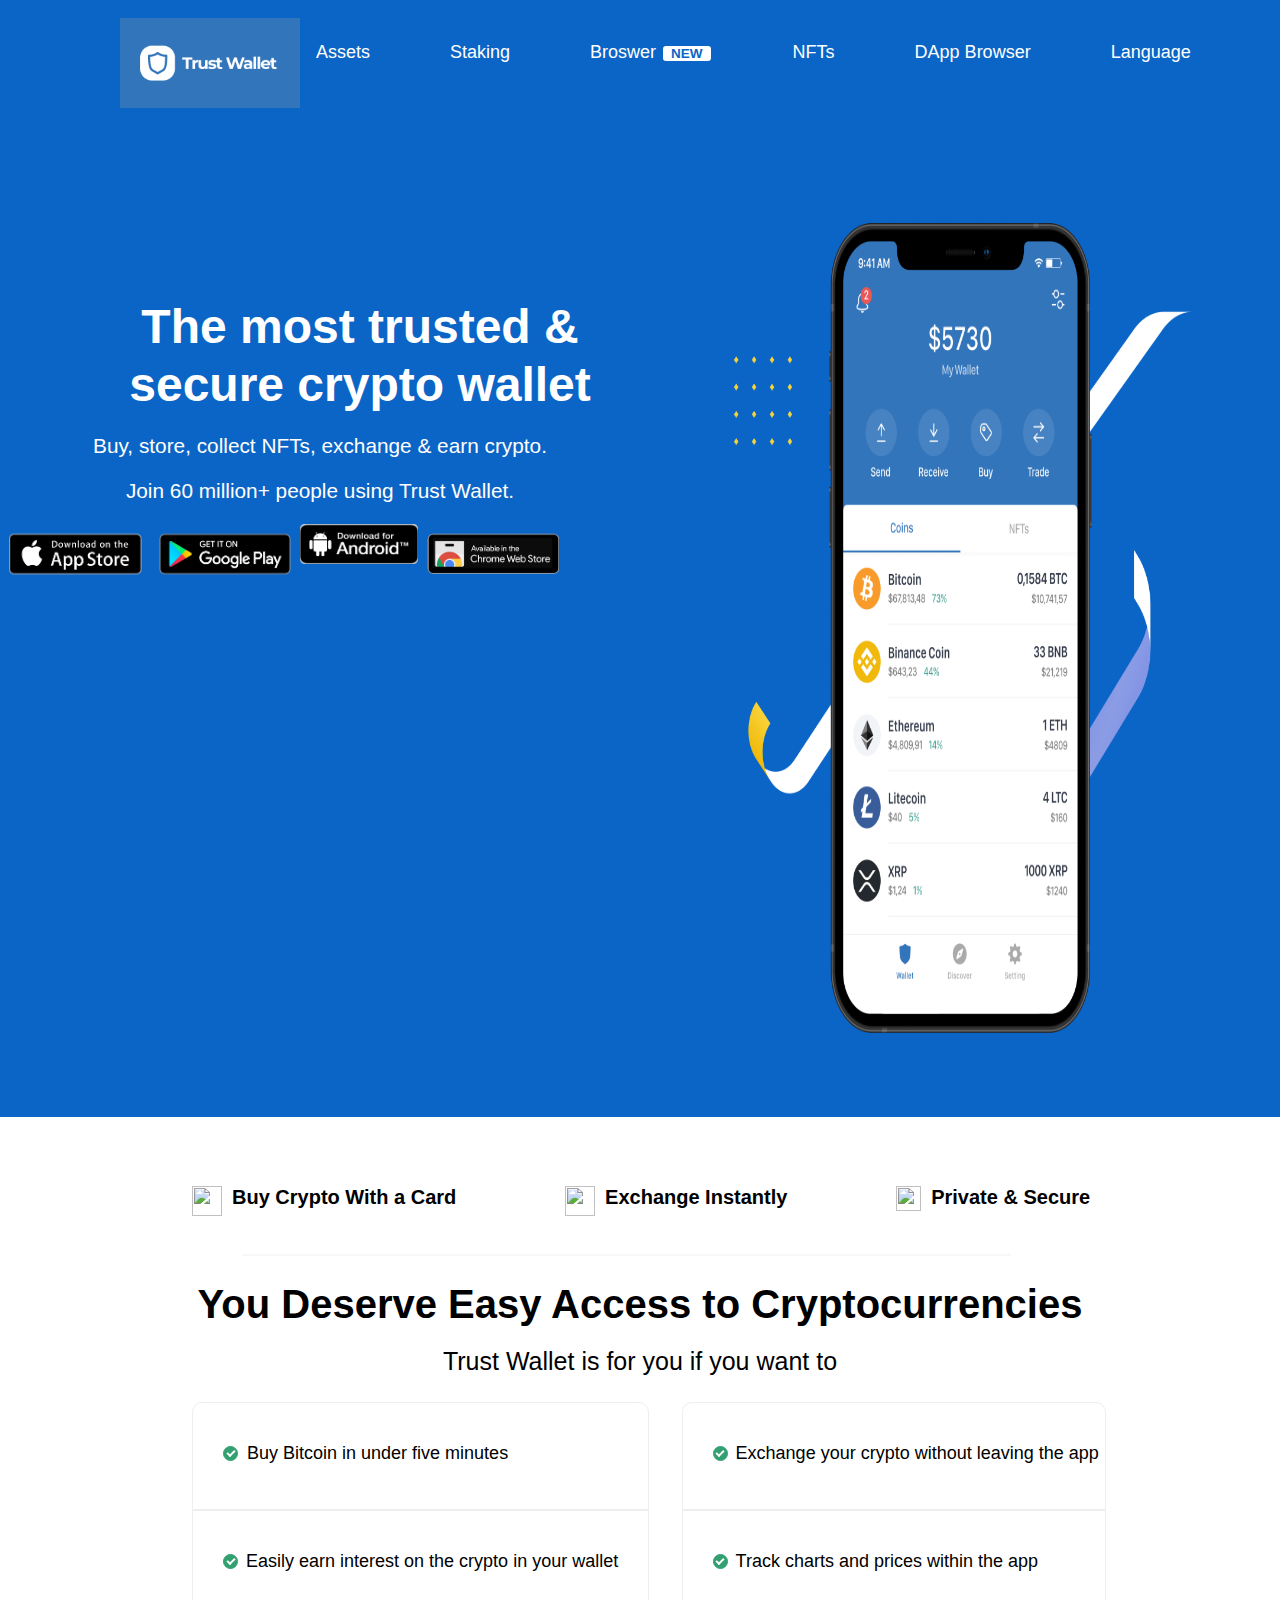
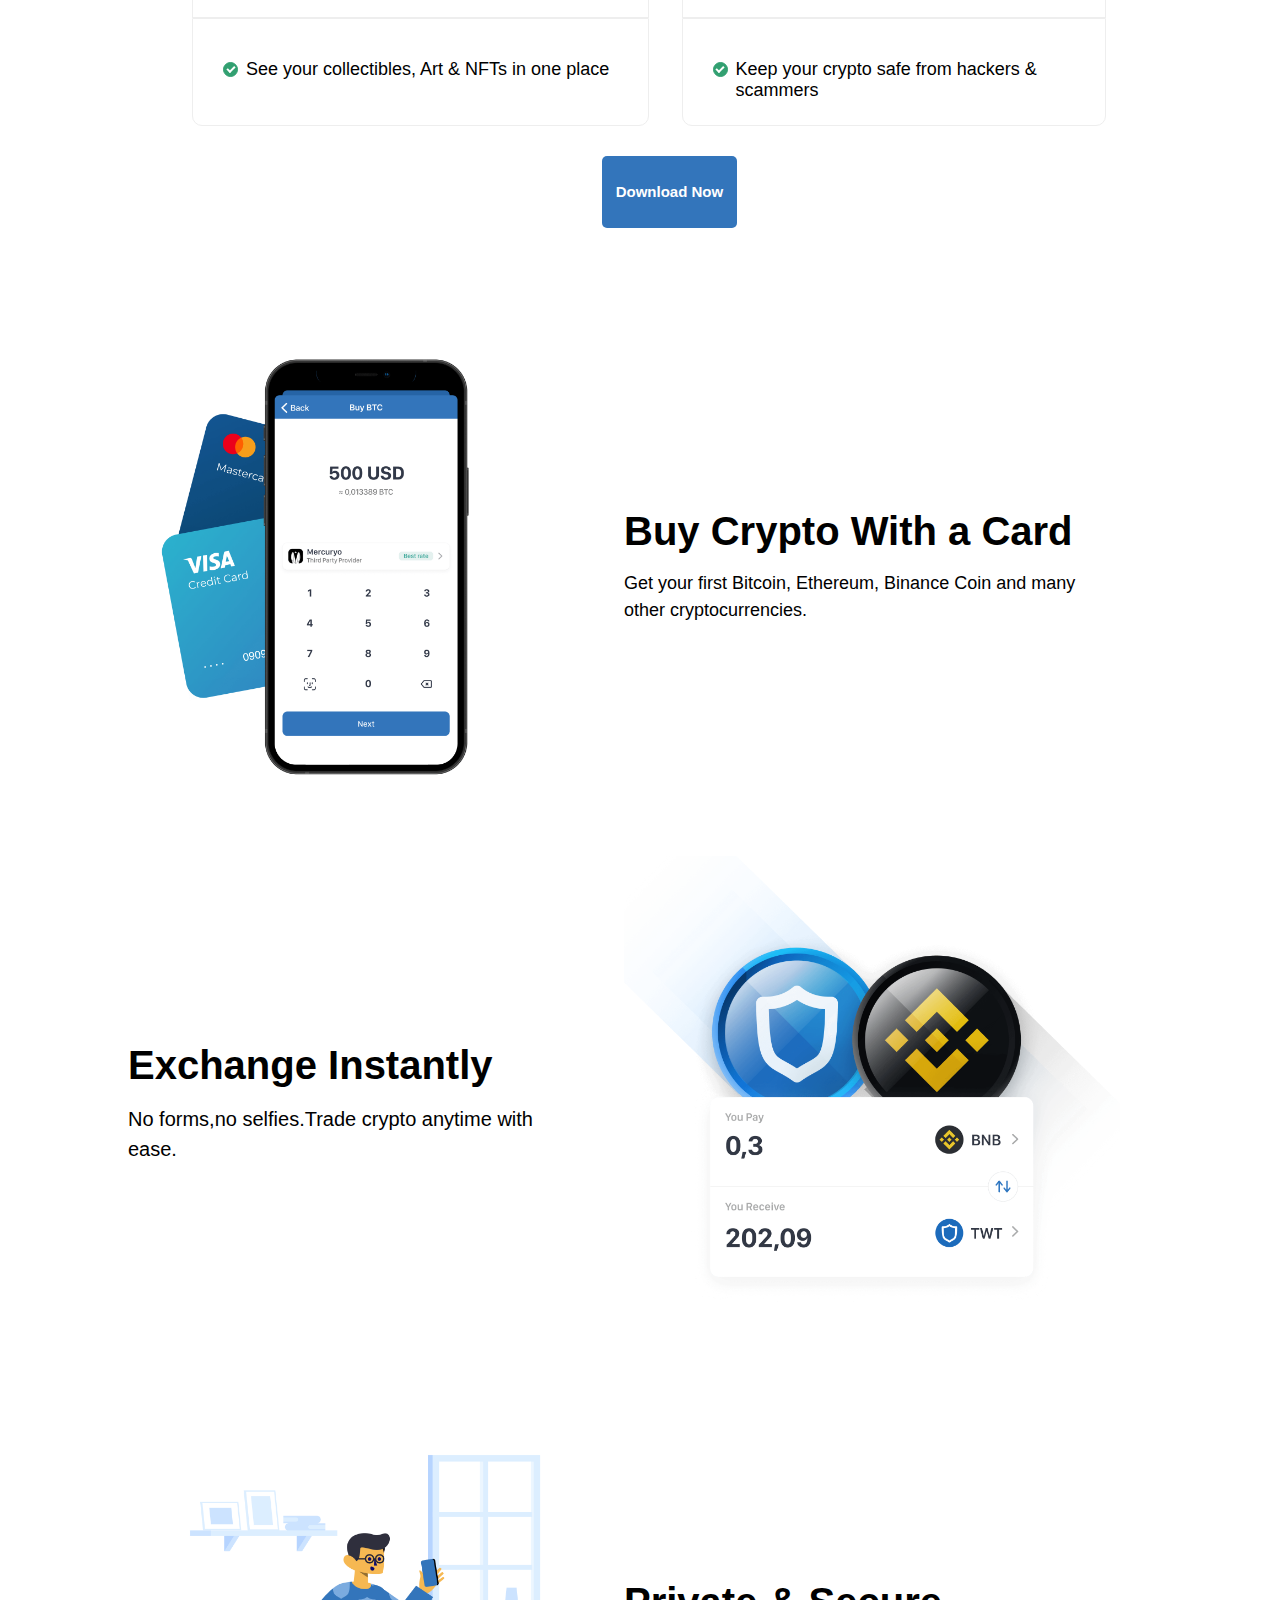
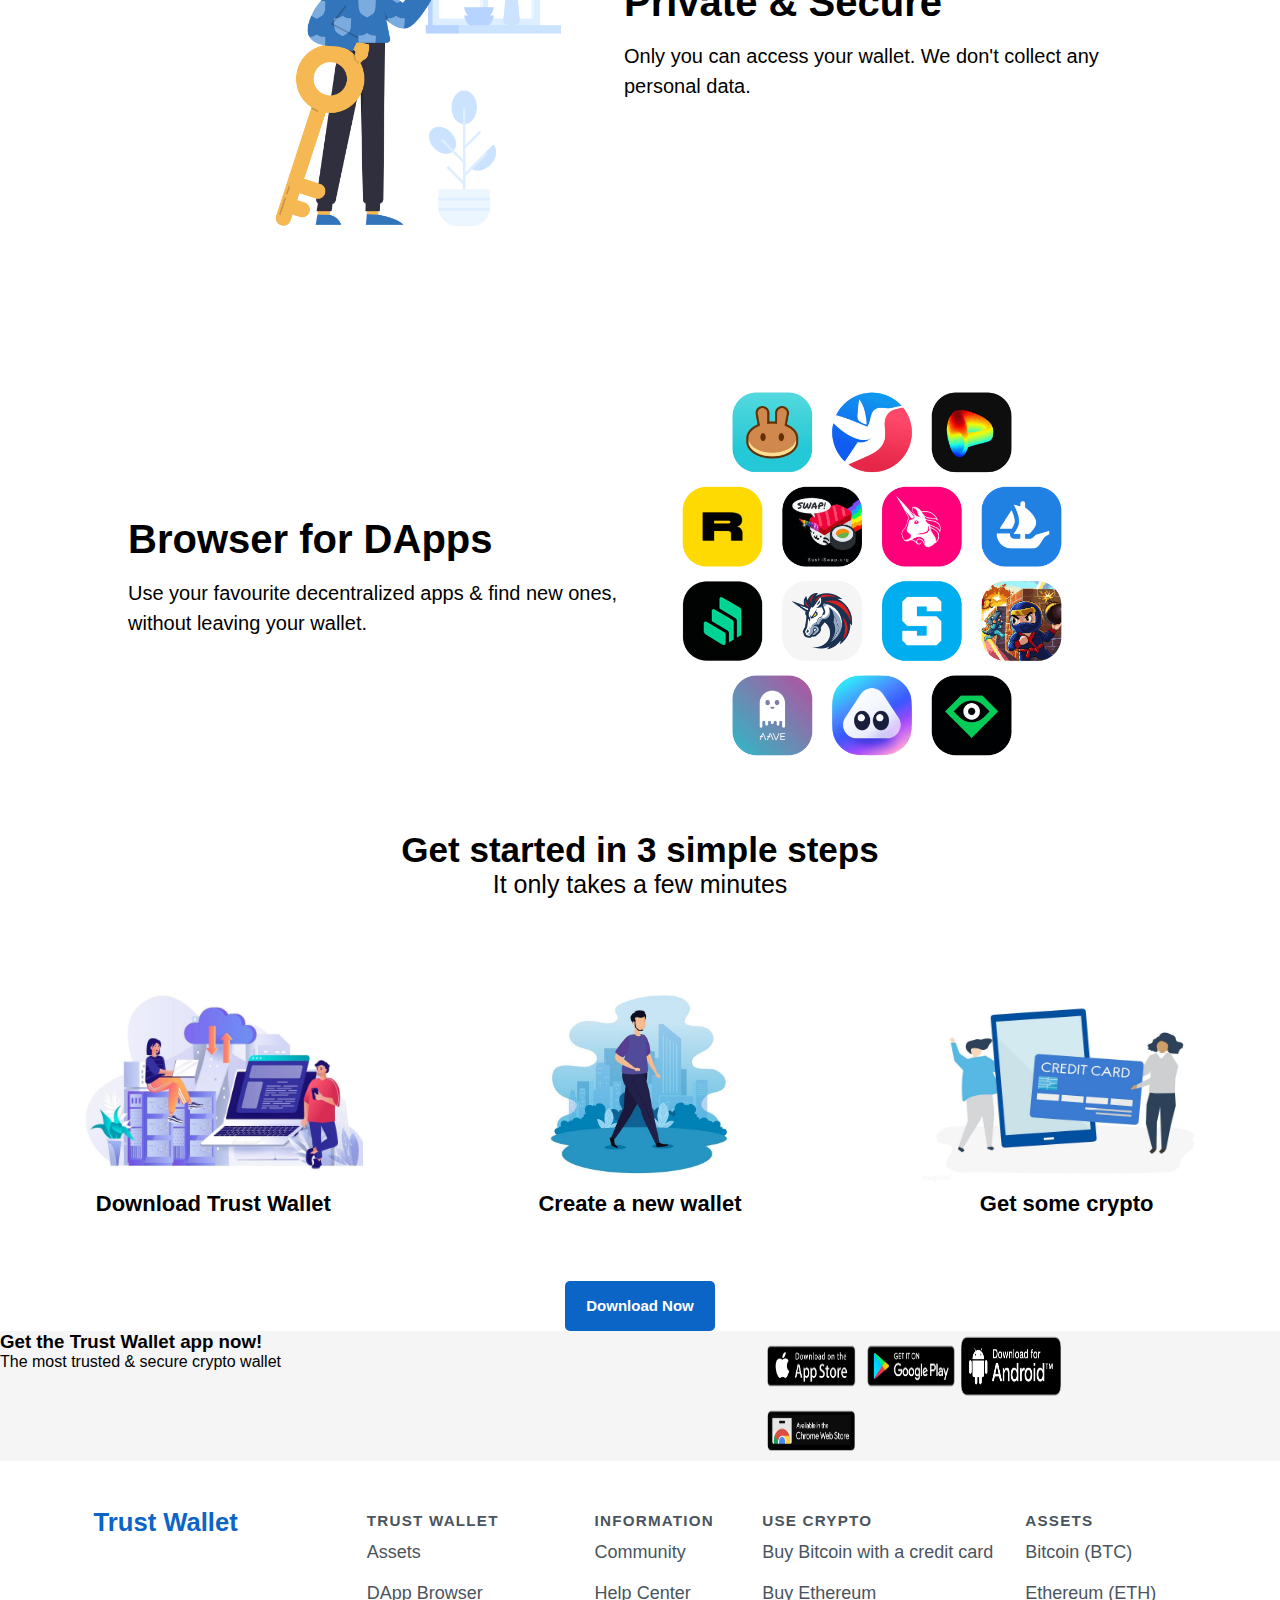
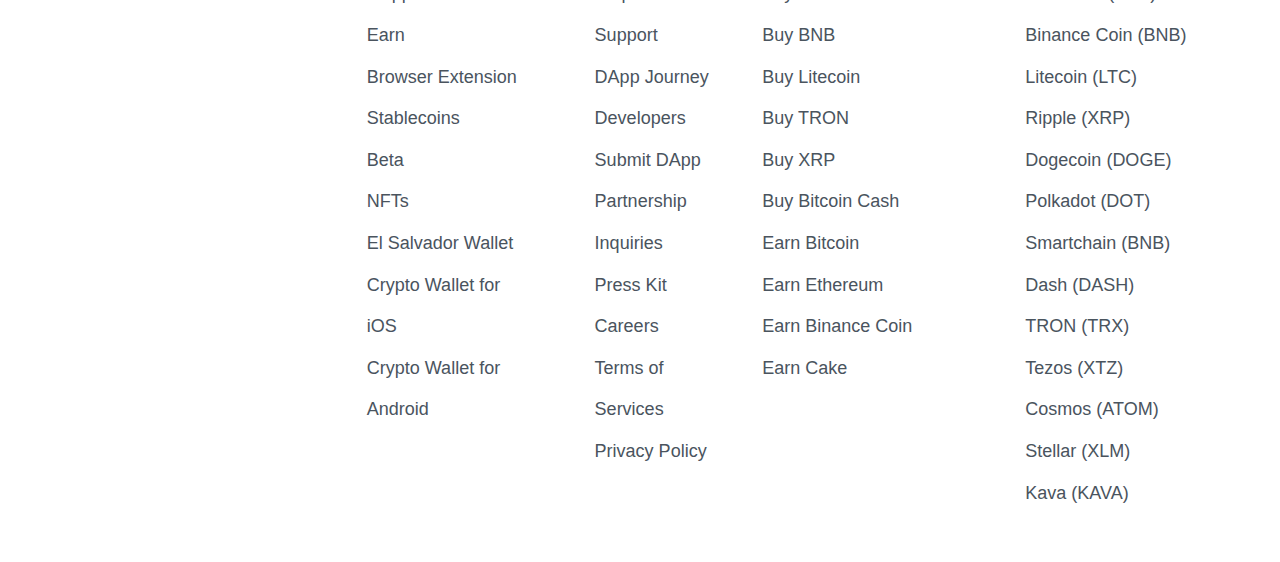
==== index.html @ cf970fd8 "update" ====
<!DOCTYPE html>
<html lang="en">

<head>
  <meta charset="UTF-8" />
  <meta name="viewport" content="width=device-width, initial-scale=1.0" />
  <title>Trust Wallet Project</title>
  <link rel="stylesheet" href="./style.css">
  <script src="https://kit.fontawesome.com/7769f514c0.js" crossorigin="anonymous"></script>
</head>

<body>
  <div class="container">
    <!-- navbar starts here -->
    <div class="container-fluid">
      <div class="top-nav">
        <div class="navbar-brand"><img src="./images/trustwalletpressdownload.png" alt=""></div>

        <div class="logo">
          <a href="#">Assets</a>
          <a href="#">Staking</a>
          <a href="#">Broswer
            <span class="badge badge-succes ml-2 pl-2 pr-2">NEW</span>
          </a>
          <a href="#">NFTs</a>
          <a href="#">DApp Browser</a>
          <a href="#">Language</a>
        </div>
      </div>
      <div class="trust-home-container">
        <div class="side-writeup">

          <div>
            <h1>The most trusted & <br> secure crypto wallet</h1>
            <p>Buy, store, collect NFTs, exchange & earn crypto.</p>
            <p class="text-2">Join 60 million+ people using Trust Wallet.</p>
          </div>

          <div class="download-button">

            <img src="./images/Financial Analyst Course (250+ Training Courses, Online Certification).png" alt="">

            <img src="./images/The Easy Keto Carboholics' Cookbook.png" alt="">
            <img src="/images/android.png" alt="" id="aa"><br>
            <div class="lastimage">
              <img src="/images/111952712-34f12300-8aee-11eb-9fdd-ad579a1eb235.png" alt="" id="ab">
            </div>
          </div>
        </div>

        <div class="side-image">
          <img src="./images/navbar.img.trustwallet.png" alt="trustwallet-picture">
        </div>
      </div>
    </div>
    <!-- navbar stops here -->
    <!-- Beginning of My Section -->
    <section>
      <!-- Div With Icons Start Here -->
      <div class="head">
        <div class="card">
          <img src="./Images/credit-card (1).png" alt="" />
          <p class="headp">Buy Crypto With a Card</p>
        </div>

        <div class="exchange">
          <img src="./Images/swap.png" alt="" />
          <p class="headp">Exchange Instantly</p>
        </div>

        <div class="lock">
          <img src="./Images/locked-padlock-.png" alt="" />
          <p class="headp">Private & Secure</p>
        </div>
      </div>
      <!-- Div With Icons Start Here -->

      <!-- Start of Header Tag -->
      <hr />
      <!-- End of Header Tag -->

      <!-- This Div Holds The Header To The Download Button -->
      <div class="main">
        <!-- Start of My Title and Paragraph -->
        <div class="title">
          <h1>You Deserve Easy Access to Cryptocurrencies</h1>
          <p class="titlep">Trust Wallet is for you if you want to</p>
        </div>
        <!-- End of My Title and Paragraph -->

        <!-- This Div Holds The Boxes -->
        <div class="split">
          <!-- This Div Holds The Left Box -->
          <div class="left">
            <div class="box1">
              <div class="round">
                <input type="checkbox" name="" checked id="check1" />
                <label for="checkbox"></label>
              </div>
              <p class="boxp1">Buy Bitcoin in under five minutes</p>
            </div>

            <div class="box2">
              <div class="round">
                <input type="checkbox" name="" checked id="check2" />
                <label for="checkbox"></label>
              </div>
              <p class="boxp">
                Easily earn interest on the crypto in your wallet
              </p>
            </div>

            <div class="box3">
              <div class="round">
                <input type="checkbox" name="" checked id="check3" />
                <label for="checkbox"></label>
              </div>
              <p class="boxp">
                See your collectibles, Art & NFTs in one place
              </p>
            </div>
          </div>
          <!-- End of Div that Holds The Left Box -->

          <!-- This Div Holds The Right Box -->
          <div class="right">
            <div class="box4">
              <div class="round">
                <input type="checkbox" name="" checked id="check4" />
                <label for="checkbox"></label>
              </div>
              <p class="boxp">Exchange your crypto without leaving the app</p>
            </div>

            <div class="box5">
              <div class="round">
                <input type="checkbox" name="" checked id="check5" />
                <label for="checkbox"></label>
              </div>
              <p class="boxp">Track charts and prices within the app</p>
            </div>

            <div class="box6">
              <div class="round">
                <input type="checkbox" name="" checked id="check6" />
                <label for="checkbox"></label>
              </div>
              <p class="boxp">
                Keep your crypto safe from hackers & scammers
              </p>
            </div>
          </div>
          <!-- End of Div that Holds The Left Box -->
        </div>
        <!-- End of Div that Holds The Boxes -->

        <!-- This Div Holds The Download Button -->
        <div class="button">
          <button class="download">Download Now</button>
        </div>
        <!-- End of Div that Holds the Download Button -->
      </div>
      <!-- End of Div that Holds The Header To The Download Button -->
    </section>

    <br /><br /><br />

    <!-- idars's style sheet ends -->

    <!-- whakees part starts here -->
    <div class="mini-wrapper">
      <div class="mini-wrapper-image">
        <img src="images/home_cards.png" alt="" />
      </div>
      <div class="mini-wrapper-text" style="font-size: 20px">
        <h1>Buy Crypto With a Card</h1>
        <p>
          Get your first Bitcoin, Ethereum, Binance Coin and many other
          cryptocurrencies.
        </p>
      </div>
    </div>
    <!-- fourth-main -->
    <div class="fourth-main">
      <div class="fourth-main-text">
        <h1>Exchange Instantly</h1>
        <p>No forms,no selfies.Trade crypto anytime with ease.</p>
      </div>
      <div class="fourth-main-image">
        <img src="images/home_dex.png" alt="" />
      </div>
    </div>
    <!-- fifth main -->
    <div class="fifth-main">
      <div class="fifth-main-image">
        <img src="images/home_security.png" alt="" />
      </div>
      <div class="fifth-main-text">
        <h1>Private & Secure</h1>
        <p>
          Only you can access your wallet. We don't collect any personal data.
        </p>
      </div>
    </div>
    <!-- sixth main -->
    <div class="sixth-main">
      <div class="sixth-main-text">
        <h1>Browser for DApps</h1>
        <p>
          Use your favourite decentralized apps & find new ones, without
          leaving your wallet.
        </p>
      </div>
      <div class="sixth-main-image">
        <img src="images/home_dapps.png" alt="" />
      </div>
    </div>
    <!-- whakees part ends here -->

    <!-- Aniekans Part starts here -->
    <div class="fifthportion">
      <h3>Get started in 3 simple steps</h3>
      <p>It only takes a few minutes</p>
      <div class="imageportion">
        <div class="firstimage">
          <img src="./images/home_sitting.jpg" alt="home_sitting" />
          <p>Download Trust Wallet</p>
        </div>
        <div class="secondimage">
          <img src="./images/home_park.jpg" alt="home_park" />
          <p>Create a new wallet</p>
        </div>
        <div class="thirdimage">
          <img src="./images/home_credit_card.jpg" alt="home_credit_card" />
          <p>Get some crypto</p>
        </div>
      </div>
      <button>Download Now</button>
    </div>
    <div class="sixthportion">
      <div class="writings">
        <h3>Get the Trust Wallet app now!</h3>
        <p>The most trusted & secure crypto wallet</p>
      </div>
      <div class="logoimgs">
        <div class="imgdiv">
          <img src="./images/Financial Analyst Course (250+ Training Courses, Online Certification).png" alt="">
          <img src="./images/The Easy Keto Carboholics' Cookbook.png" alt="">
          <img src="./images/android.png" alt="">
        </div>
        <div class="extraimg">
          <img src="./images/111952712-34f12300-8aee-11eb-9fdd-ad579a1eb235.png" alt="">
        </div>
      </div>
    </div>
    <!-- Aniekans Part Ends Here -->
    <!-- FOOTER SECTION BEGINS HERE -->
    <section class="footer-section">

      <div class="contents">
        <div class="first-three-column">
          <div class="footer-home-button">
            <a href="https://trustwallet.com/"><i class="fa-solid fa-shield logo-icon"></i>Trust Wallet</a>
          </div>
          <div class="first-column">
            <h4>TRUST WALLET</h4>
            <ul>
              <li><a href="https://trustwallet.com/assets">Assets</a></li>
              <li><a href="https://trustwallet.com/dapp">DApp Browser</a></li>
              <li><a href="https://trustwallet.com/earn">Earn</a></li>
              <li><a href="https://trustwallet.com/browser-extension">Browser Extension</a></li>
              <li><a href="https://trustwallet.com/stablecoins">Stablecoins</a></li>
              <li><a href="https://trustwallet.com/beta">Beta</a></li>
              <li><a href="https://trustwallet.com/nft-wallet">NFTs</a></li>
              <li><a href="https://trustwallet.com/el-salvador-wallet">El Salvador Wallet</a></li>
              <li><a href="https://apps.apple.com/app/apple-store/id1288339409?mt=8">Crypto Wallet for iOS</a></li>
              <li><a
                  href="https://play.google.com/store/apps/details?id=com.wallet.crypto.trustapp&referrer=utm_source%3Dwebsite">Crypto
                  Wallet for Android</a></li>
            </ul>
          </div>
          <div class="second-column">
            <h4>INFORMATION</h4>
            <ul>
              <li><a href="https://community.trustwallet.com/">Community</a></li>
              <li><a href="https://community.trustwallet.com/c/helpcenter">Help Center</a></li>
              <li><a href="https://support.trustwallet.com/">Support</a></li>
              <li><a href="https://blog.trustwallet.com/">DApp Journey</a></li>
              <li><a href="https://trustwallet.com/developer">Developers</a></li>
              <li><a href="https://trustwallet.com/submit-dapp">Submit DApp</a></li>
              <li><a href="https://trustwallet.com/partnerships">Partnership Inquiries</a></li>
              <li><a href="https://trustwallet.com/press">Press Kit</a></li>
              <li><a href="https://trustwallet.com/careers">Careers</a></li>
              <li><a href="https://trustwallet.com/terms-of-services">Terms of Services</a></li>
              <li><a href="https://trustwallet.com/privacy-policy">Privacy Policy</a></li>
            </ul>
          </div>
        </div>
        <div class="last-two-column">
          <div class="third-column">
            <h4>USE CRYPTO</h4>
            <ul>
              <li><a href="https://trustwallet.com/buy-bitcoin">Buy Bitcoin with a credit card</a></li>
              <li><a href="https://trustwallet.com/buy-ethereum">Buy Ethereum</a></li>
              <li><a href="https://trustwallet.com/buy-bnb">Buy BNB</a></li>
              <li><a href="https://trustwallet.com/buy-litecoin">Buy Litecoin</a></li>
              <li><a href="https://trustwallet.com/buy-tron">Buy TRON</a></li>
              <li><a href="https://trustwallet.com/buy-xrp">Buy XRP</a></li>
              <li><a href="https://trustwallet.com/buy-bitcoincash">Buy Bitcoin Cash</a></li>
              <li><a href="https://trustwallet.com/earn-bitcoin">Earn Bitcoin</a></li>
              <li><a href="https://trustwallet.com/earn-ethereum">Earn Ethereum</a></li>
              <li><a href="https://trustwallet.com/earn-binance-coin">Earn Binance Coin</a></li>
              <li><a href="https://trustwallet.com/earn-cake">Earn Cake</a></li>
            </ul>
          </div>

          <div class="fourth-column">
            <h4>ASSETS</h4>

            <ul>
              <li><a href="https://trustwallet.com/bitcoin-wallet">Bitcoin (BTC)</a></li>
              <li><a href="https://trustwallet.com/ethereum-wallet">Ethereum (ETH)</a></li>
              <li><a href="https://trustwallet.com/binance-coin-wallet">Binance Coin (BNB)</a></li>
              <li><a href="https://trustwallet.com/litecoin-wallet">Litecoin (LTC)</a></li>
              <li><a href="https://trustwallet.com/xrp-wallet">Ripple (XRP)</a></li>
              <li><a href="https://trustwallet.com/dogecoin-wallet">Dogecoin (DOGE)</a></li>
              <li><a href="https://trustwallet.com/polkadot-wallet">Polkadot (DOT)</a></li>
              <li><a href="https://trustwallet.com/smart-chain-wallet">Smartchain (BNB)</a></li>
              <li><a href="https://trustwallet.com/dash-wallet">Dash (DASH)</a></li>
              <li><a href="https://trustwallet.com/tron-wallet">TRON (TRX)</a></li>
              <li><a href="https://trustwallet.com/tezos-wallet">Tezos (XTZ)</a></li>
              <li><a href="https://trustwallet.com/cosmos-wallet">Cosmos (ATOM)</a></li>
              <li><a href="https://trustwallet.com/stellar-wallet">Stellar (XLM)</a></li>
              <li><a href="https://trustwallet.com/kava-wallet">Kava (KAVA)</a></li>
            </ul>
          </div>
        </div>
      </div>
    </section>
    <!-- FOOTER SECTION ENDS HERE -->
  </div>
</body>

</html>
---- style.css ----
* {
  padding: 0;
  margin: 0;
  box-sizing: border-box;
  font-family: "IBM Plex Sans", sans-serif;
}

.container {
  width: 100%;
  height: 100vh;
  font-family: "IBM Plex Sans", sans-serif;
}

/* navbar styling starts here */
.container-fluid {
  background-color: #0b65c6;
  ;
  width: 100%;
}

.top-nav {
  display: flex;
  flex-direction: row;
  background-color: #0b65c6;
  ;
  width: 100%;
  height: 10lvh;
}

.navbar-brand img {
  width: 180px;
  background: #0b65c6;
  ;
  margin-top: 1.1rem;
  margin-left: 7.5rem;
  height: auto;
}

.logo {
  display: flex;
  flex-direction: row;
  margin-left: 1rem;
  gap: 5rem;
  align-items: center;
  height: 5rem;
}

.logo img {
  width: 10px;
  margin-right: 1rem;
}

.logo span {
  border-radius: 5px;
}

a {
  align-items: center;
  justify-content: center;
  gap: 1rem;
  margin-top: 1.5rem;
  text-decoration: none;
  color: #fff;
  font-size: 18px;
}

a:hover {
  text-decoration: underline;
  text-decoration-style: solid;
  text-decoration-skip: objects;
}

.badge {
  display: inline-block;
  font-size: 75%;
  font-weight: 700;
  text-align: center;
  vertical-align: baseline;
  background-color: #fff;
  color: #0b65c6;
  border: 2px solid #0b65c6;
  border-radius: 0.145rem;
  padding-right: 0.5rem;
  padding-left: 0.5rem;
}

.trust-home-container {
  display: flex;
  flex-direction: row;
  margin-top: 8rem;
  text-align: center;
  width: 100%;
  background-color: #0b65c6;
}

.side-writeup {
  width: 50%;
  margin-top: 2.5rem;
  text-align: center;
  font-size: 18px;
  color: #fff;
}

.side-writeup h1 {
  font-size: 3rem;
  display: block;
  font-weight: 900;
  /* margin-block-start: 1em; */
  /* margin-block-end: 1em; */
  margin-left: 5rem;
  margin-top: 2.5rem;
  text-align: center;
  color: #fff;
  line-height: 1.2;
}

.side-writeup p {
  font-size: 1.3rem;
  margin-top: 0rem;
  font-weight: 400;
  display: block;
  margin-block-start: 1em;
  margin-block-end: 1em;
  margin-inline-start: 0px;
  margin-inline-end: 0px;
  text-align: center;
  margin-left: rem;
  margin-bottom: 1rem;
  color: #fff;
}

.download-button {
  width: 450px;
  /* margin-left: 6.3rem; */
  display: block;
  display: flex;

}

.download-button img {
  gap: 0px;
  width: 150px;
  height: 60px;
}

.side-image {
  width: 50%;
}

.side-image img {
  width: 83%;
  height: 90vh;
  /* margin-top: 5rem; */
  margin-bottom: 5rem;
}

#aa {
  width: 150px;
  height: 40px;
}

#ab {
  display: block;

}

@media (max-width: 900px) {
  .trust-home-container {
    display: flex;
    flex-direction: row;
    margin-top: 8rem;
    text-align: center;
    width: 100%;
    background-color: #0b65c6;
  }

  .logo {
    display: flex;
    flex-direction: row;
    /* margin-left: 1rem; */
    /* gap: 5rem; */
    align-items: center;
    height: 5rem;
  }

  .top-nav {
    display: flex;
    flex-direction: row;
    background-color: #0b65c6;
    ;
    width: 100%;
    height: 10lvh;
  }

}

/* navbar styling stops here */

/* Idara's style sheet starts here */
/* CSS of The Body Tag */

/* CSS of the Div Named Head */
.head {
  display: flex;
  margin-left: 15%;
  margin-top: 5%;
}

/* CSS of the Images Added */
img {
  width: 30px;
  height: 30px;
  margin-top: 5px;
}

.card,
.exchange,
.lock {
  display: flex;
}

.exchange,
.lock {
  margin-left: 10%;
}

.lock img {
  width: 25px;
  height: 25px;
}

/* End of CSS for the Images */

/* CSS of the paragraphs used for the images */
.headp {
  font-size: 20px;
  font-weight: bold;
  margin-top: 5px;
  margin-left: 10px;
}

/* CSS for the hr tag */
hr {
  width: 60%;
  margin-left: 19%;
  margin-top: 3%;
  color: rgb(248, 247, 247);
  border: solid;
  border-width: 0.1px;
}

/* CSS for the Div named Main */
.main {
  margin-top: 2%;
}

.title {
  text-align: center;
}

h1 {
  font-size: 40px;
}

/* CSS of the paragraphs used for the Title Div */
.titlep {
  font-size: 25px;
  margin-top: 20px;
  /* font-weight: 500; */
}

/* CSS for the Div Named Split */
.split {
  display: flex;
  margin-top: 2%;
  margin-left: 15%;
}

/* Joint CSS for the Divs named Boxes */
.box1,
.box2,
.box3,
.box4,
.box5,
.box6 {
  display: flex;
  border-style: solid;
  border-color: rgb(238, 238, 238);
  border-width: 0.1px;
  height: 12vh;
}

/* CSS Rounds The Edges of The Boxes */
.box1,
.box4 {
  border-top-right-radius: 10px;
  border-top-left-radius: 10px;
}

.box3,
.box6 {
  border-bottom-right-radius: 10px;
  border-bottom-left-radius: 10px;
}

/* End of CSS That Rounds The Edges of The Boxes */

/* CSS for The Paragraphs used In the Boxes */
.boxp {
  margin-top: 40px;
  margin-left: 10px;
  font-size: 18px;
  /* font-weight: 500; */
}

.boxp1 {
  margin-top: 40px;
  margin-left: 4px;
  font-size: 18px;
  /* font-weight: 500; */
}

/* End of CSS for The Paragraphs used In the Boxes */

/* CSS for the Id Named Check1 */
#check1 {
  width: 20px;
  height: 20px;
  border-radius: 100%;
}

/* CSS of the Left and Right side of the Div Named Split */
.left,
.right {
  width: 42%;
}

.right {
  padding-left: 3%;
}

/* CSS for the Checkbox Input that Turns it from a Square to a Circle */
.round {
  position: relative;
  margin-top: 43px;
  margin-left: 30px;
}

.round label {
  background-color: #fff;
  border: 1px solid #ccc;
  border-radius: 50%;
  cursor: pointer;
  height: 15px;
  left: 0;
  position: absolute;
  top: 0;
  width: 15px;
}

.round label:after {
  border: 2px solid #fff;
  border-top: none;
  border-right: none;
  content: "";
  height: 3px;
  left: 2.5px;
  opacity: 0;
  position: absolute;
  top: 3px;
  transform: rotate(-45deg);
  width: 6px;
}

.round input[type="checkbox"] {
  visibility: hidden;
}

.round input[type="checkbox"]:checked+label {
  background-color: #32a071;
  border-color: #32a071;
}

.round input[type="checkbox"]:checked+label:after {
  opacity: 1;
}

/* End of CSS for the Transformation of the Checkbox Input from a Square to a Circle */

/* CSS For The Button */
.button {
  margin-left: 47%;
  margin-top: 30px;
}

button {
  width: 20%;
  height: 8vh;
  border-radius: 5px;
  border-style: none;
  color: #fff;
  background-color: #3375bb;
  font-weight: bold;
  font-size: 15px;
}

button:hover {
  background-color: #0953a2;
}

/* End of CSS For The Button */

@media (max-width: 900px) {
  .head {
    display: block;
    gap: 100px;
  }

  .headp {
    font-size: 20px;
    margin-top: 13px;
  }

  img {
    width: 40px;
    height: 40px;
    margin-top: 8px;
  }

  .exchange {
    margin-left: 20px;
    margin-top: 15px;
  }

  .lock {
    margin-left: 40px;
    margin-top: 15px;
  }

  .lock img {
    width: 35px;
    height: 35px;
  }

  h1 {
    font-size: 30px;
    margin-top: 10%;
  }

  .titlep {
    font-size: 20px;
  }

  hr {
    width: 100%;
    margin-left: 0;
    margin-top: 7%;
  }

  .split {
    display: block;
    margin-left: 5%;
    margin-top: 8%;
  }

  .left,
  .right {
    width: 90%;
  }

  .right {
    padding-left: 0%;
  }

  button {
    width: 50%;
  }

  .button {
    margin-left: 35%;
  }

  .boxp,
  .boxp1 {
    font-size: 17px;
  }
}

@media (max-width: 800px) {
  .head {
    display: block;
    gap: 100px;
    margin-left: 30%;
  }

  .headp {
    font-size: 20px;
    margin-top: 13px;
  }

  img {
    width: 40px;
    height: 40px;
    margin-top: 8px;
  }

  .exchange {
    margin-left: 20px;
    margin-top: 15px;
  }

  .lock {
    margin-left: 40px;
    margin-top: 15px;
  }

  .lock img {
    width: 35px;
    height: 35px;
  }

  h1 {
    font-size: 30px;
    margin-top: 10%;
  }

  .titlep {
    font-size: 20px;
  }

  hr {
    width: 100%;
    margin-left: 0;
    margin-top: 7%;
  }

  .split {
    display: block;
    margin-left: 5%;
    margin-top: 8%;
  }

  .left,
  .right {
    width: 90%;
  }

  .right {
    padding-left: 0%;
  }

  button {
    margin-top: 20px;
    width: 50%;
    height: 50px;
  }

  .button {
    margin-left: 35%;
  }

  .boxp,
  .boxp1 {
    font-size: 20px;
    margin-top: 37px;
  }
}

/* Idara's style sheet Ends here */

/* whakee's stylesheet starts here */
/* mini-wrapper */
.mini-wrapper {
  display: flex;
  justify-content: space-between;
  width: 100%;
  padding-top: 2rem;
  padding-left: 8rem;
  padding-right: 10rem;
  align-items: center;
}

.mini-wrapper-text {
  width: 50%;
}

.mini-wrapper p {
  padding-top: 1rem;
  line-height: 1.5;
  font-size: 18px;
}

.mini-wrapper-image {
  width: 50%;
}

.mini-wrapper-image img {
  width: 100%;
  height: 100%;
}

/* media queries */
@media (max-width: 900px) {
  .mini-wrapper {
    padding: 0 0 16px 16px;
    margin-top: 51rem;
    display: flex;
    flex-direction: column-reverse;
    text-align: center;
    /* height: 900px; */
  }

  .mini-wrapper-text {
    width: 100%;
  }

  .mini-wrapper-image {
    width: 100%;
  }

  .mini-wrapper h1 {
    font-size: 2rem;
  }
}

.fourth-main {
  display: flex;
  justify-content: space-between;
  width: 100%;
  padding-top: 2rem;
  padding-left: 8rem;
  padding-right: 10rem;
  align-items: center;
}

.fourth-main-text {
  width: 50%;
}

.fourth-main-image {
  width: 50%;
}

.fourth-main img {
  width: 100%;
  height: 100%;
}

.fourth-main h1 {
  font-size: 40px;
  font-weight: 700;
}

.fourth-main p {
  padding-top: 1rem;
  line-height: 1.5;
  font-size: 20px;
  padding-right: 4rem;
}

/* media queries */
@media (max-width: 900px) {
  .fourth-main {
    padding: 10px 0 16px 16px;
    display: flex;
    flex-direction: column;
    text-align: center;
  }

  .fourth-main-image {
    width: 100%;
  }

  .fourth-main h1 {
    font-size: 2rem;
  }

  .fourth-main-text {
    width: 100%;
  }

  .fourth-main p {
    padding: 16px 0 16px 16px;
  }
}

.fifth-main {
  display: flex;
  justify-content: space-between;
  width: 100%;
  padding-top: 2rem;
  padding-left: 8rem;
  padding-right: 10rem;
  align-items: center;
}

.fifth-main-text {
  width: 50%;
}

.fifth-main-image {
  width: 50%;
}

.fifth-main img {
  width: 100%;
  height: 100%;
}

.fifth-main h1 {
  font-size: 40px;
  font-weight: 700;
}

.fifth-main p {
  padding-top: 1rem;
  line-height: 1.5;
  font-size: 20px;
}

/* media queries */
@media (max-width: 900px) {
  .fifth-main {
    padding: 10px 0 16px 16px;
    display: flex;
    flex-direction: column-reverse;
    text-align: center;
    /* height: 900px; */
  }

  .fifth-main-image {
    width: 100%;
  }

  .fifth-main-text {
    width: 100%;
  }

  .fifth-main h1 {
    font-size: 2rem;
    font-weight: 700;
  }
}

/* sixth main */
.sixth-main {
  display: flex;
  justify-content: space-between;
  width: 100%;
  padding-top: 2rem;
  padding-left: 8rem;
  padding-right: 10rem;
  align-items: center;
}

.sixth-main-text {
  width: 50%;
}

.sixth-main-image {
  width: 50%;
}

.sixth-main img {
  width: 100%;
  height: 100%;
}

.sixth-main h1 {
  font-size: 40px;
  font-weight: 700;
}

.sixth-main p {
  padding-top: 1rem;
  line-height: 1.5;
  font-size: 20px;
}

/* media queries */
@media (max-width: 900px) {
  .sixth-main {
    padding: 10px 0 16px 16px;
    display: flex;
    flex-direction: column;
    text-align: center;
  }

  .sixth-main-image {
    width: 100%;
  }

  .sixth-main h1 {
    font-size: 2rem;
  }

  .sixth-main-text {
    width: 100%;
  }

  .sixth-main p {
    padding: 16px 0 12px 0px;
  }
}

/* whakees stylesheet end here */
/* Aniekans Stylesheet Starts Here */
.fifthportion {
  text-align: center;
  font-size: 30px;
}

.fifthportion p {
  font-size: 25px;
}

.imageportion {
  margin-top: 5rem;
  display: flex;
  justify-content: space-between;
  justify-content: space-around;
}

.firstimage p {
  font-size: 22px;
  font-weight: 700;
}

.secondimage p {
  font-size: 22px;
  font-weight: 700;
}

.thirdimage p {
  font-size: 22px;
  font-weight: 700;
}

.imageportion img {
  width: 300px;
  height: 200px;
}

.fifthportion button {
  margin-top: 4rem;
  color: white;
  background-color: #0b65c6;
  border: none;
  border-radius: 5px;
  width: 150px;
  height: 50px;
  font-size: 15px;
  font-weight: 600;
}

button:hover {
  background-color: #0953a2;
}

@media (max-width: 900px) {
  .imageportion {
    padding: 10px 0 16px 16px;
    display: flex;
    flex-direction: column-reverse;
    text-align: center;
  }
}

.sixthportion {
  display: flex;
  background-color: whitesmoke;
  gap: 30rem;
}

.writing {
  display: block;
}

.logoimgs {
  display: block;
}
.logoimgs img{
  height: 60px;
  width: 100px;
}

.imgdiv {
  display: flex;
}

.extraimg {
  display: flex;
}

/* Aniekans Style Sheet ends Here */

/* Idara Ekpene's style sheet starts here */


/* CSS FOR FOOTER SECTION BEGINS HERE */
.footer-home-button a {
  color: rgb(11, 101, 198);
  font-weight: 700;
  text-decoration: none;
  font-size: 1.6rem;
}

.footer-section {
  background-color: rgb(255, 255, 255);
  padding: 48px 0 48px 0;
  line-height: 27.2px;
  display: block;
}

.contents {
  text-align: center;
}

.contents h4 {
  letter-spacing: 0.08em;
  line-height: 1.45rem;
  font-weight: 700;
  font-size: 0.95rem;
}

.footer-home-button {
  height: 20vh;
}

.contents ul {
  display: block;
  line-height: 2.6rem;

}

.contents li {
  list-style: none;
  font-weight: 500;
  font-size: 1.1rem;
}

.first-column a,
.second-column a,
.third-column a,
.fourth-column a {
  text-decoration: none;
  color: rgb(74, 84, 94);
}

.first-column a:hover,
.second-column a:hover,
.third-column a:hover,
.fourth-column a:hover {
  text-decoration: underline;
}

.first-column,
.second-column,
.third-column,
.fourth-column {
  color: rgb(74, 84, 94);
}

/* MEDIA QUERIES STRATS HERE  */

/*  MEDIA QUERY FOR MEDIUM SCREENS */
@media (min-width:768px) {
  .footer-home-button a {
    color: rgb(11, 101, 198);
    font-weight: 700;
    text-decoration: none;
    font-size: 1.6rem;
  }

  .contents {
    text-align: left;
  }

  .first-three-column {
    display: flex;
    gap: 4rem;
    justify-content: center;
  }

  .last-two-column {
    display: flex;
    margin-left: 18.3rem;
    gap: 2rem;

  }
}

/*  MEDIA QUERY FOR LARGE SCREENS */
@media (min-width:992px) {
  .footer-home-button {
    width: 40%;
  }

  .contents {
    display: flex;
    gap: 2rem;
    justify-content: center;
    padding: 0 1rem;
    margin: 0 1rem;
  }

  .first-three-column {
    display: flex;
    justify-content: center;
  }

  .last-two-column {
    display: flex;
    margin-left: 0;
    gap: 2rem;
  }

}

/* MEDIA QUERIES ENDS HERE */

/* CSS FOR FOOTER SECTION ENDS HERE */

/* Idara Ekpene's style sheet ends here */
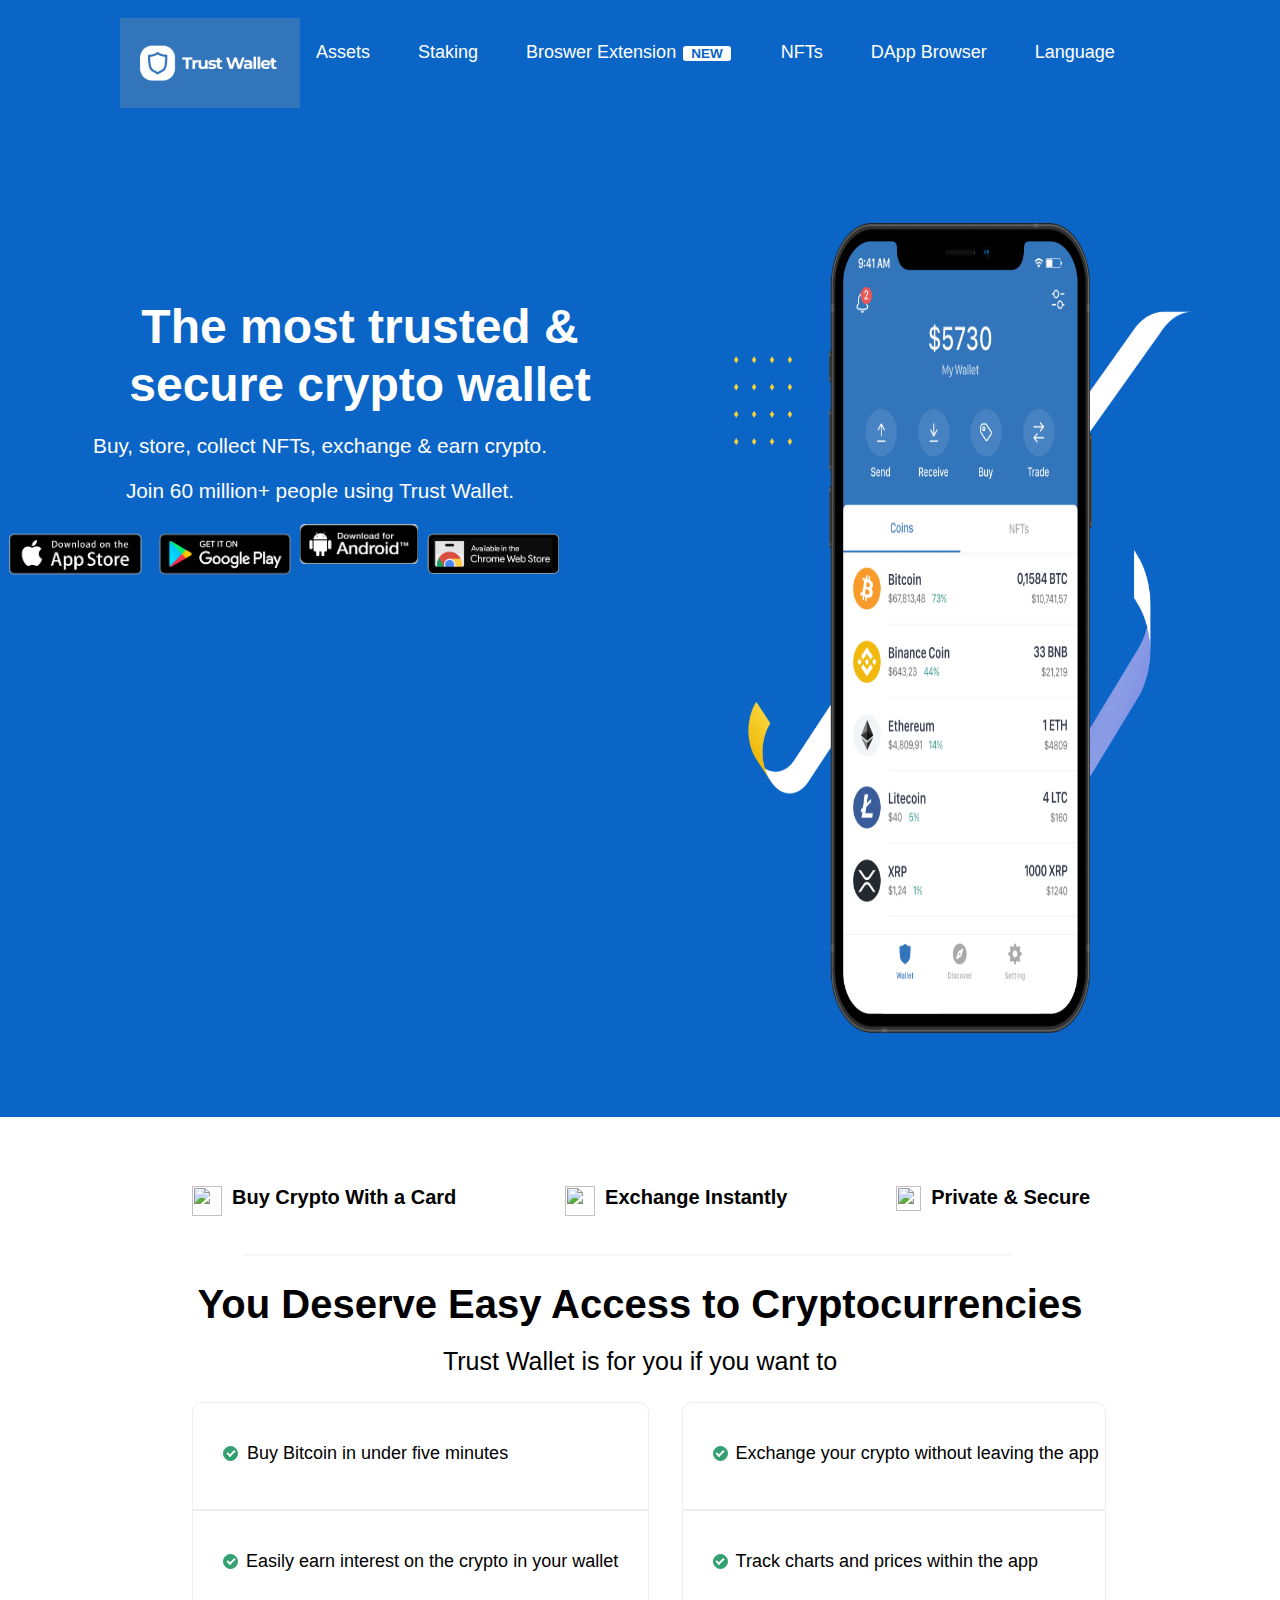
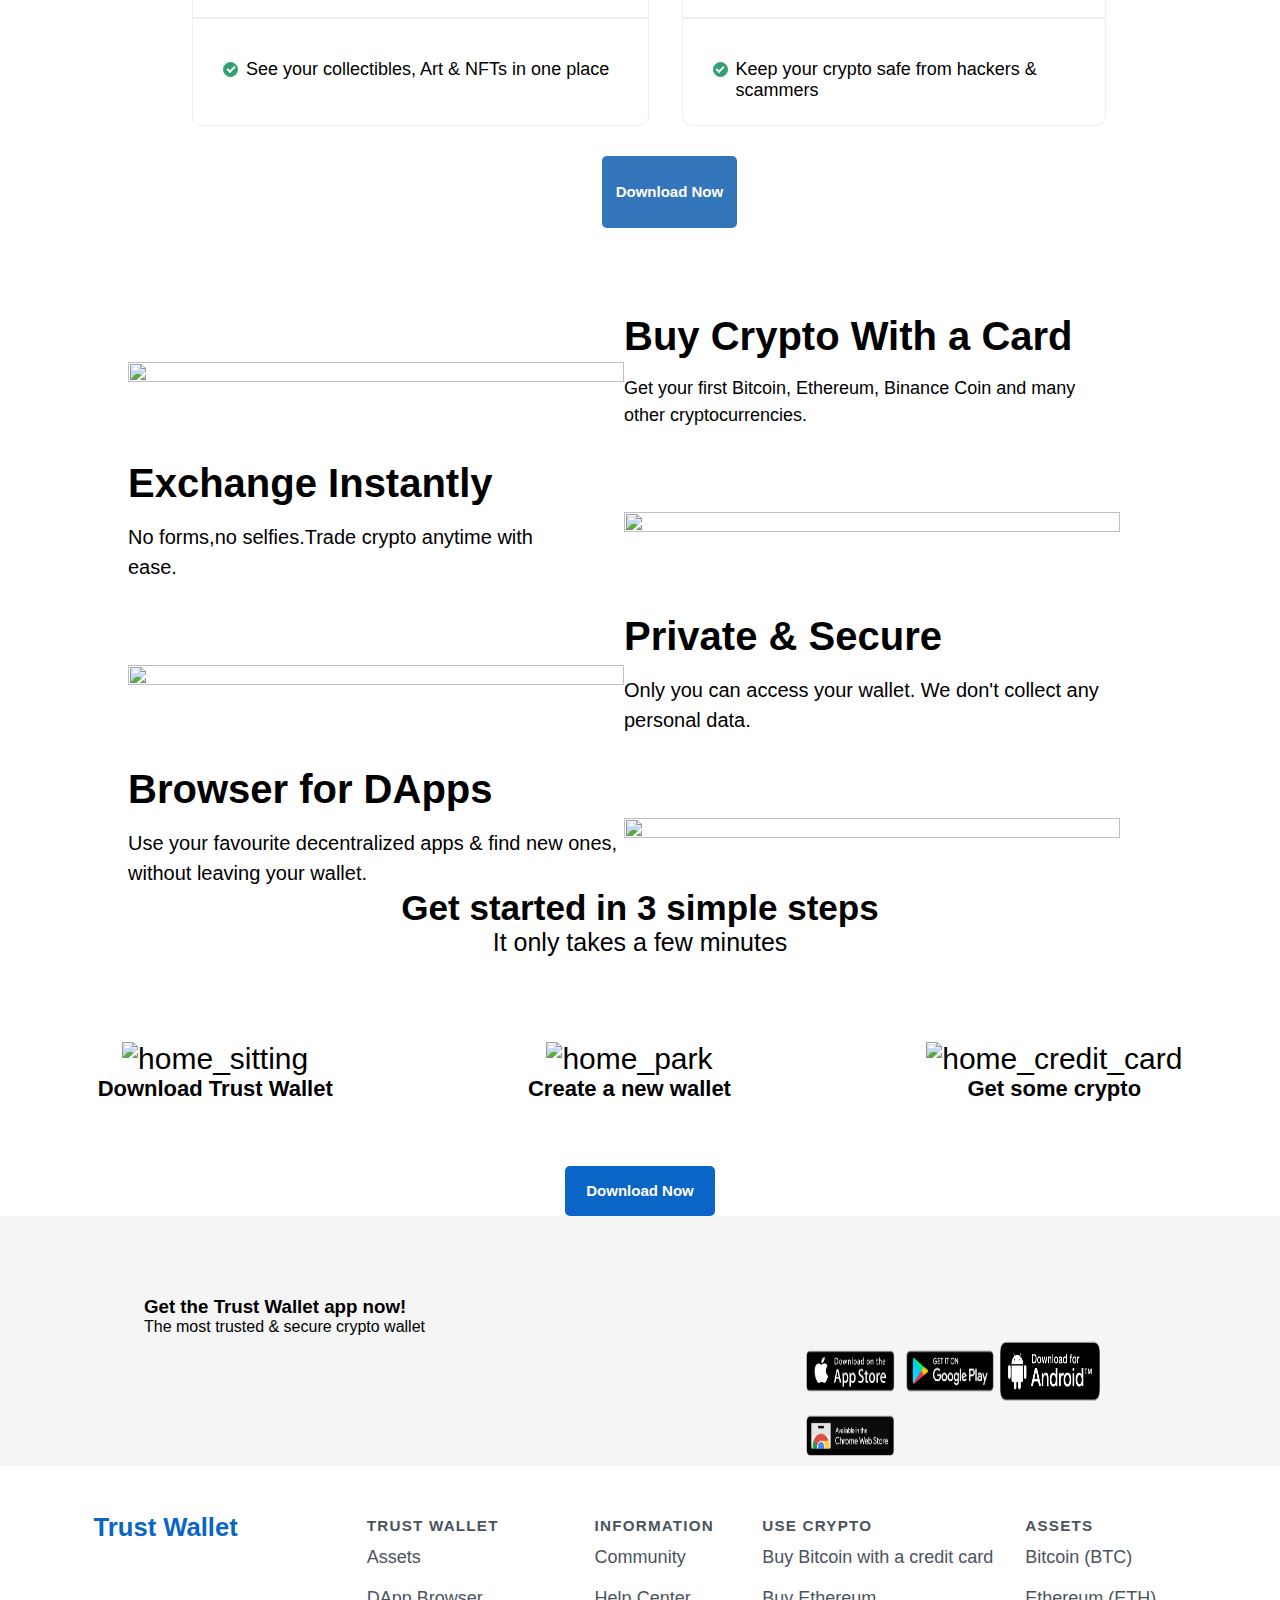
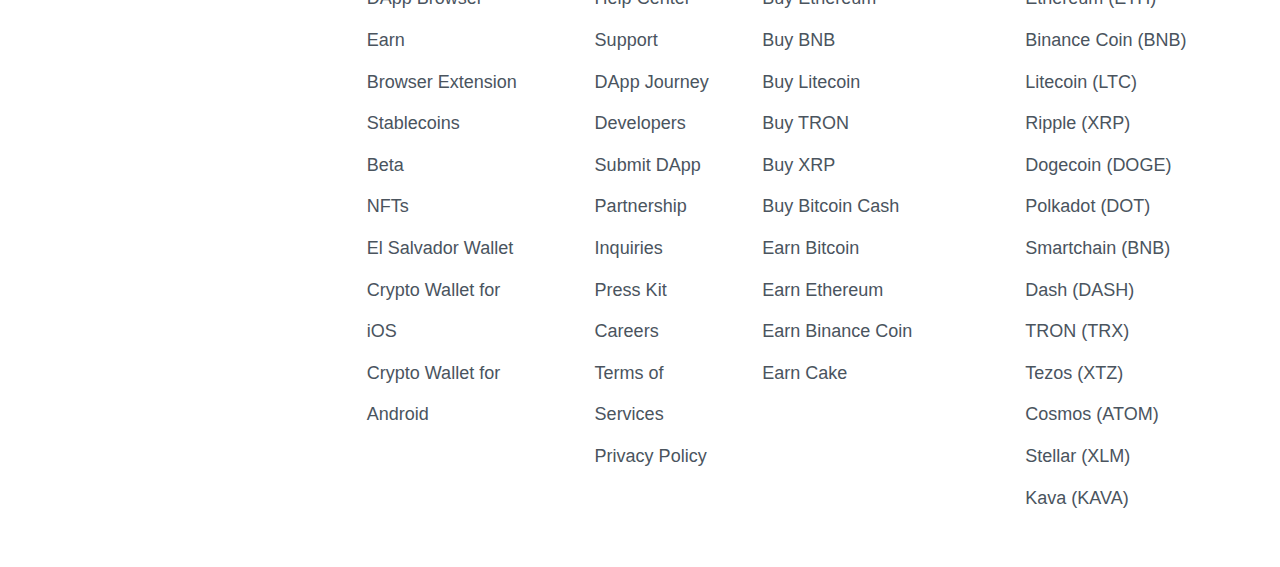
==== commit 950954b7: "update" ====
--- a/index.html
+++ b/index.html
@@ -19,7 +19,7 @@
         <div class="logo">
           <a href="#">Assets</a>
           <a href="#">Staking</a>
-          <a href="#">Broswer
+          <a href="#">Broswer Extension
             <span class="badge badge-succes ml-2 pl-2 pr-2">NEW</span>
           </a>
           <a href="#">NFTs</a>
@@ -238,18 +238,22 @@
       <button>Download Now</button>
     </div>
     <div class="sixthportion">
-      <div class="writings">
-        <h3>Get the Trust Wallet app now!</h3>
-        <p>The most trusted & secure crypto wallet</p>
-      </div>
-      <div class="logoimgs">
-        <div class="imgdiv">
-          <img src="./images/Financial Analyst Course (250+ Training Courses, Online Certification).png" alt="">
-          <img src="./images/The Easy Keto Carboholics' Cookbook.png" alt="">
-          <img src="./images/android.png" alt="">
-        </div>
-        <div class="extraimg">
-          <img src="./images/111952712-34f12300-8aee-11eb-9fdd-ad579a1eb235.png" alt="">
+      <div class="extra">
+        <div class="writingextra">
+          <div class="writings">
+            <h3>Get the Trust Wallet app now!</h3>
+            <p>The most trusted & secure crypto wallet</p>
+          </div>
+        </div>
+        <div class="logoimgs">
+          <div class="imgdiv">
+            <img src="./images/Financial Analyst Course (250+ Training Courses, Online Certification).png" alt="">
+            <img src="./images/The Easy Keto Carboholics' Cookbook.png" alt="">
+            <img src="./images/android.png" alt="">
+          </div>
+          <div class="extraimg">
+            <img src="./images/111952712-34f12300-8aee-11eb-9fdd-ad579a1eb235.png" alt="">
+          </div>
         </div>
       </div>
     </div>
--- a/style.css
+++ b/style.css
@@ -8,7 +8,6 @@
 .container {
   width: 100%;
   height: 100vh;
-  font-family: "IBM Plex Sans", sans-serif;
 }
 
 /* navbar styling starts here */
@@ -40,7 +39,7 @@
   display: flex;
   flex-direction: row;
   margin-left: 1rem;
-  gap: 5rem;
+  gap: 3rem;
   align-items: center;
   height: 5rem;
 }
@@ -878,8 +877,10 @@
 
 .logoimgs {
   display: block;
-}
-.logoimgs img{
+  margin-left: 50rem;
+}
+
+.logoimgs img {
   height: 60px;
   width: 100px;
 }
@@ -890,6 +891,28 @@
 
 .extraimg {
   display: flex;
+}
+
+.writingextra {
+  margin-left: 9rem;
+  margin-top: 5rem;
+}
+
+
+@media (max-width: 900px) {
+  .sixthportion {
+    display: block;
+    background-color: whitesmoke;
+  }
+
+  .extra {
+    margin-left: 2rem;
+  }
+
+  .logoimgs {
+    display: block;
+    margin-left: 6rem;
+  }
 }
 
 /* Aniekans Style Sheet ends Here */
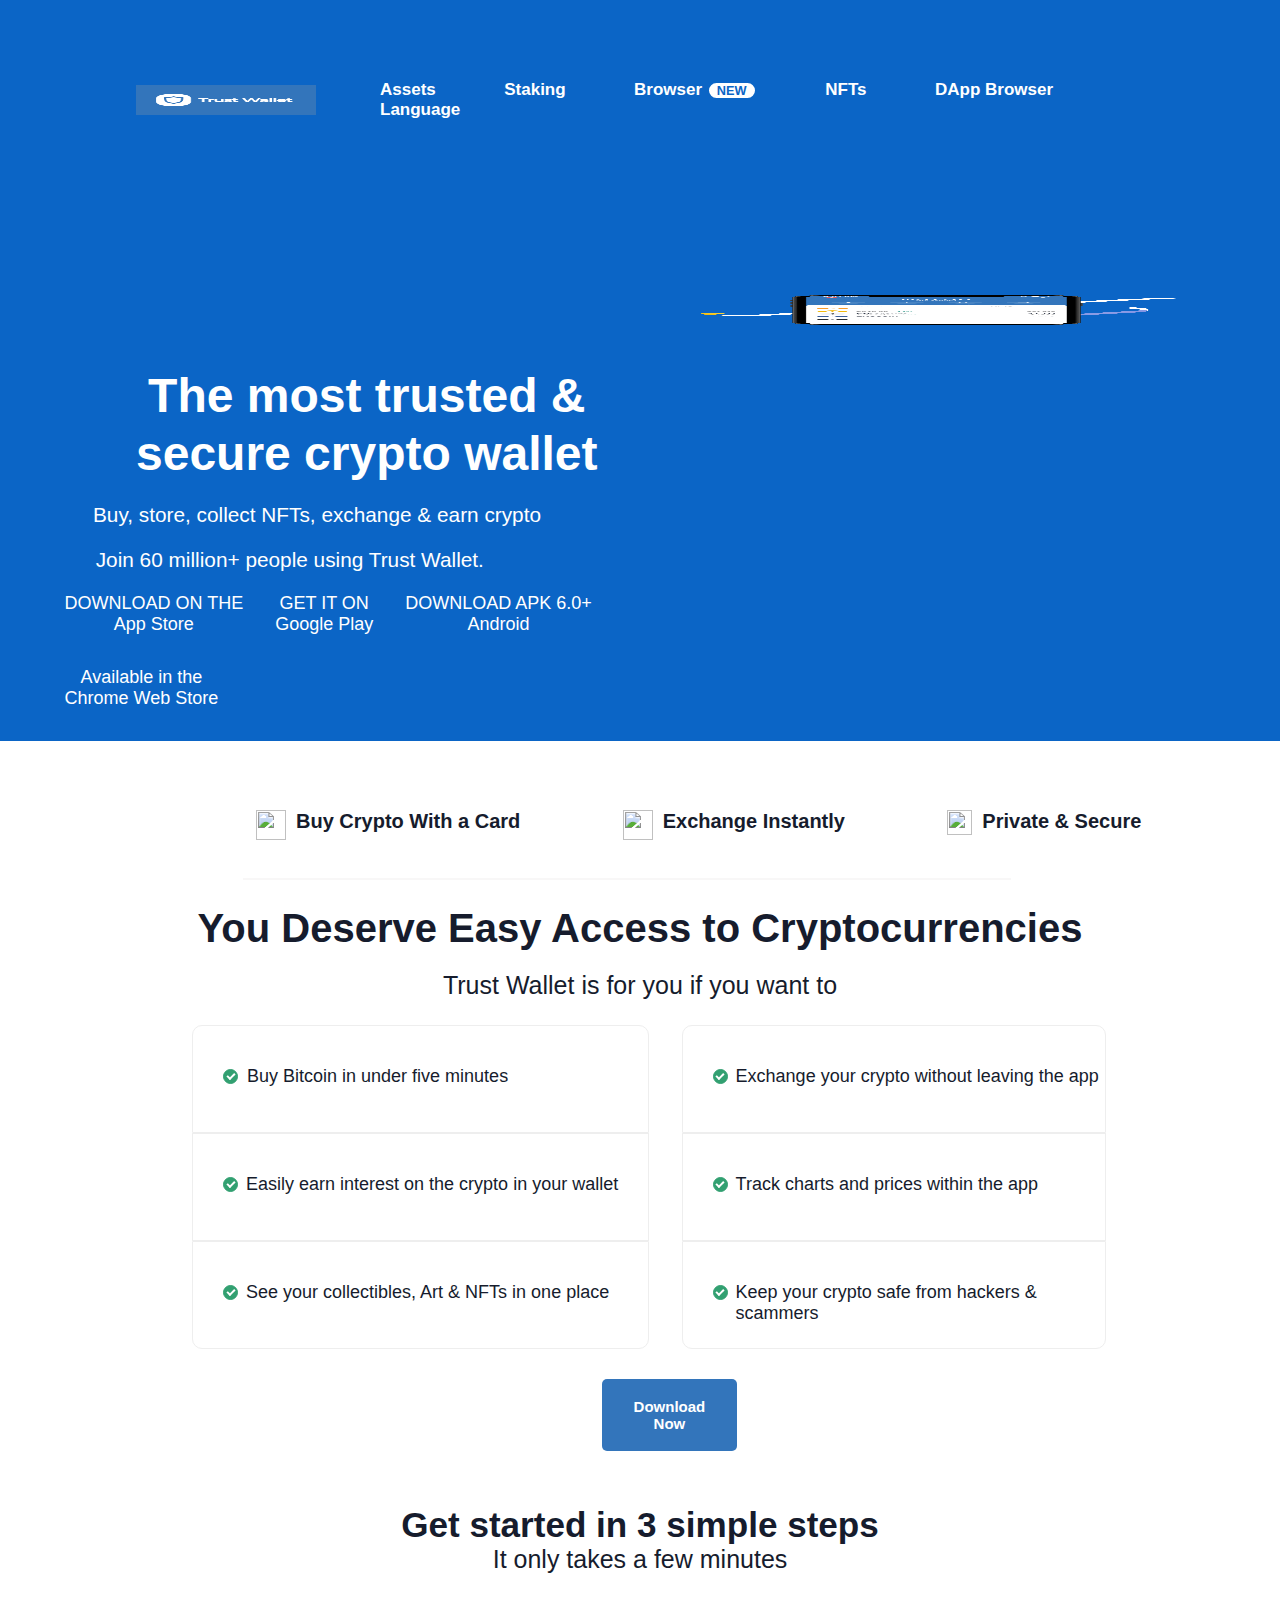
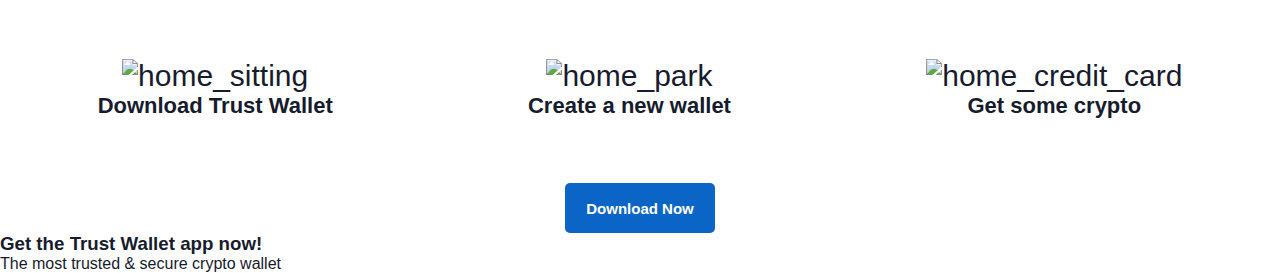
==== commit 44878179: "navbar redo" ====
--- a/index.html
+++ b/index.html
@@ -1,348 +1,219 @@
 <!DOCTYPE html>
 <html lang="en">
-
 <head>
-  <meta charset="UTF-8" />
-  <meta name="viewport" content="width=device-width, initial-scale=1.0" />
-  <title>Trust Wallet Project</title>
-  <link rel="stylesheet" href="./style.css">
-  <script src="https://kit.fontawesome.com/7769f514c0.js" crossorigin="anonymous"></script>
+    <meta charset="UTF-8">
+    <meta name="viewport" content="width=device-width, initial-scale=1.0">
+    <title>Document</title>
+    <link rel="stylesheet" href="./style.css">
+    <script src="https://kit.fontawesome.com/7769f514c0.js" crossorigin="anonymous"></script>
+    <script src="https://kit.fontawesome.com/7769f514c0.js" crossorigin="anonymous"></script>
 </head>
-
 <body>
-  <div class="container">
     <!-- navbar starts here -->
-    <div class="container-fluid">
-      <div class="top-nav">
-        <div class="navbar-brand"><img src="./images/trustwalletpressdownload.png" alt=""></div>
-
-        <div class="logo">
-          <a href="#">Assets</a>
-          <a href="#">Staking</a>
-          <a href="#">Broswer Extension
-            <span class="badge badge-succes ml-2 pl-2 pr-2">NEW</span>
-          </a>
-          <a href="#">NFTs</a>
-          <a href="#">DApp Browser</a>
-          <a href="#">Language</a>
+    <div class="nav-container">
+
+        <div class="top-nav">
+            <div class="navbrand"><img src="/images/trustwalletpressdownload.png" alt=""></div>
+            
+            <div class="nav-links">
+
+                <a href="">Assets</a>
+    
+                <a href="">Staking</a>
+    
+                <a href="">Browser
+                    <span class="badge">NEW</span>
+                </a>
+    
+                <a href="">NFTs</a>
+    
+                <a href="">DApp Browser</a>
+    
+                <a href="">Language</a>
+    
+            </div>
+    
+            <div class="hambugerMenu">
+                <span></span>
+                <span></span>
+                <span></span>
+            </div>
+
         </div>
-      </div>
-      <div class="trust-home-container">
-        <div class="side-writeup">
-
-          <div>
-            <h1>The most trusted & <br> secure crypto wallet</h1>
-            <p>Buy, store, collect NFTs, exchange & earn crypto.</p>
-            <p class="text-2">Join 60 million+ people using Trust Wallet.</p>
-          </div>
-
-          <div class="download-button">
-
-            <img src="./images/Financial Analyst Course (250+ Training Courses, Online Certification).png" alt="">
-
-            <img src="./images/The Easy Keto Carboholics' Cookbook.png" alt="">
-            <img src="/images/android.png" alt="" id="aa"><br>
-            <div class="lastimage">
-              <img src="/images/111952712-34f12300-8aee-11eb-9fdd-ad579a1eb235.png" alt="" id="ab">
-            </div>
-          </div>
+
+       
+
+        <div class="home-container">
+
+            <div class="side-1">
+
+                <h1>The most trusted & <br>secure crypto wallet</h1>
+
+                <div class="graph">
+                    <p>Buy, store, collect NFTs, exchange & earn crypto</p>
+                   <p class="param">Join 60 million+ people using Trust Wallet.</p>
+                </div>
+
+                <div class="download">
+
+                    <div class="download-here">
+
+                        <div><i class="fa-brands fa-apple"></i> DOWNLOAD ON THE<br>App Store</div>
+                        <div><i class="fa-brands fa-google-play"></i> GET IT ON<br>Google Play</div>
+                        <div><i class="fa-brands fa-android"></i> DOWNLOAD APK 6.0+<br>Android</div>
+                        <div><i class="fa-brands fa-chrome"></i> Available in the<br>Chrome Web Store</div>
+        
+                    </div>
+
+                </div>
+
+            </div>
+
+            
+
+            <div class="side-2">
+
+                <img src="/images/navbar.img.trustwallet.png" alt="">
+            
+            </div>
+
         </div>
 
-        <div class="side-image">
-          <img src="./images/navbar.img.trustwallet.png" alt="trustwallet-picture">
-        </div>
-      </div>
     </div>
-    <!-- navbar stops here -->
-    <!-- Beginning of My Section -->
-    <section>
-      <!-- Div With Icons Start Here -->
-      <div class="head">
-        <div class="card">
-          <img src="./Images/credit-card (1).png" alt="" />
-          <p class="headp">Buy Crypto With a Card</p>
-        </div>
-
-        <div class="exchange">
-          <img src="./Images/swap.png" alt="" />
-          <p class="headp">Exchange Instantly</p>
-        </div>
-
-        <div class="lock">
-          <img src="./Images/locked-padlock-.png" alt="" />
-          <p class="headp">Private & Secure</p>
-        </div>
-      </div>
-      <!-- Div With Icons Start Here -->
-
-      <!-- Start of Header Tag -->
-      <hr />
-      <!-- End of Header Tag -->
-
-      <!-- This Div Holds The Header To The Download Button -->
-      <div class="main">
-        <!-- Start of My Title and Paragraph -->
-        <div class="title">
-          <h1>You Deserve Easy Access to Cryptocurrencies</h1>
-          <p class="titlep">Trust Wallet is for you if you want to</p>
-        </div>
-        <!-- End of My Title and Paragraph -->
-
-        <!-- This Div Holds The Boxes -->
-        <div class="split">
-          <!-- This Div Holds The Left Box -->
-          <div class="left">
-            <div class="box1">
-              <div class="round">
-                <input type="checkbox" name="" checked id="check1" />
-                <label for="checkbox"></label>
-              </div>
-              <p class="boxp1">Buy Bitcoin in under five minutes</p>
-            </div>
-
-            <div class="box2">
-              <div class="round">
-                <input type="checkbox" name="" checked id="check2" />
-                <label for="checkbox"></label>
-              </div>
-              <p class="boxp">
-                Easily earn interest on the crypto in your wallet
-              </p>
-            </div>
-
-            <div class="box3">
-              <div class="round">
-                <input type="checkbox" name="" checked id="check3" />
-                <label for="checkbox"></label>
-              </div>
-              <p class="boxp">
-                See your collectibles, Art & NFTs in one place
-              </p>
-            </div>
-          </div>
-          <!-- End of Div that Holds The Left Box -->
-
-          <!-- This Div Holds The Right Box -->
-          <div class="right">
-            <div class="box4">
-              <div class="round">
-                <input type="checkbox" name="" checked id="check4" />
-                <label for="checkbox"></label>
-              </div>
-              <p class="boxp">Exchange your crypto without leaving the app</p>
-            </div>
-
-            <div class="box5">
-              <div class="round">
-                <input type="checkbox" name="" checked id="check5" />
-                <label for="checkbox"></label>
-              </div>
-              <p class="boxp">Track charts and prices within the app</p>
-            </div>
-
-            <div class="box6">
-              <div class="round">
-                <input type="checkbox" name="" checked id="check6" />
-                <label for="checkbox"></label>
-              </div>
-              <p class="boxp">
-                Keep your crypto safe from hackers & scammers
-              </p>
-            </div>
-          </div>
-          <!-- End of Div that Holds The Left Box -->
-        </div>
-        <!-- End of Div that Holds The Boxes -->
-
-        <!-- This Div Holds The Download Button -->
-        <div class="button">
-          <button class="download">Download Now</button>
-        </div>
-        <!-- End of Div that Holds the Download Button -->
-      </div>
-      <!-- End of Div that Holds The Header To The Download Button -->
-    </section>
-
-    <br /><br /><br />
-
-    <!-- idars's style sheet ends -->
-
-    <!-- whakees part starts here -->
-    <div class="mini-wrapper">
-      <div class="mini-wrapper-image">
-        <img src="images/home_cards.png" alt="" />
-      </div>
-      <div class="mini-wrapper-text" style="font-size: 20px">
-        <h1>Buy Crypto With a Card</h1>
-        <p>
-          Get your first Bitcoin, Ethereum, Binance Coin and many other
-          cryptocurrencies.
-        </p>
-      </div>
-    </div>
-    <!-- fourth-main -->
-    <div class="fourth-main">
-      <div class="fourth-main-text">
-        <h1>Exchange Instantly</h1>
-        <p>No forms,no selfies.Trade crypto anytime with ease.</p>
-      </div>
-      <div class="fourth-main-image">
-        <img src="images/home_dex.png" alt="" />
-      </div>
-    </div>
-    <!-- fifth main -->
-    <div class="fifth-main">
-      <div class="fifth-main-image">
-        <img src="images/home_security.png" alt="" />
-      </div>
-      <div class="fifth-main-text">
-        <h1>Private & Secure</h1>
-        <p>
-          Only you can access your wallet. We don't collect any personal data.
-        </p>
-      </div>
-    </div>
-    <!-- sixth main -->
-    <div class="sixth-main">
-      <div class="sixth-main-text">
-        <h1>Browser for DApps</h1>
-        <p>
-          Use your favourite decentralized apps & find new ones, without
-          leaving your wallet.
-        </p>
-      </div>
-      <div class="sixth-main-image">
-        <img src="images/home_dapps.png" alt="" />
-      </div>
-    </div>
-    <!-- whakees part ends here -->
-
+    <!-- navbar ends here -->
+    
+
+          <!-- Beginning of My Section -->
+          <section>
+            <!-- Div With Icons Start Here -->
+            <div class="head">
+                <div class="card"> 
+                    <img src="./Images/credit-card (1).png" alt="">
+                    <p class="headp">Buy Crypto With a Card</p>
+                </div>
+    
+                <div class="exchange">
+                    <img src="./Images/swap.png" alt="">
+                    <p class="headp">Exchange Instantly</p>
+                </div>
+                
+                <div class="lock">
+                    <img src="./Images/locked-padlock-.png" alt="">
+                    <p class="headp">Private & Secure</p>
+                </div>
+            </div>
+            <!-- Div With Icons Start Here -->
+    
+            <!-- Start of Header Tag -->
+            <hr>
+            <!-- End of Header Tag -->
+    
+            <!-- This Div Holds The Header To The Download Button -->
+            <div class="main">
+                <!-- Start of My Title and Paragraph -->
+                <div class="title">
+                    <h1>You Deserve Easy Access to Cryptocurrencies</h1>
+                    <p class="titlep">Trust Wallet is for you if you want to</p>
+                </div>
+                <!-- End of My Title and Paragraph -->
+    
+                <!-- This Div Holds The Boxes -->
+                <div class="split">
+                    <!-- This Div Holds The Left Box -->
+                    <div class="left">
+                        <div class="box1">
+                            <div class="round">
+                                <input type="checkbox" name="" checked id="check1">
+                                <label for="checkbox"></label>
+                            </div>
+                            <p class="boxp1">Buy Bitcoin in under five minutes</p>
+                        </div>
+                         
+                        <div class="box2">
+                            <div class="round">
+                                <input type="checkbox" name="" checked id="check2">
+                                <label for="checkbox"></label>
+                            </div>
+                            <p class="boxp">Easily earn interest on the crypto in your wallet</p>
+                        </div>
+    
+                        <div class="box3">
+                            <div class="round">
+                                <input type="checkbox" name="" checked id="check3">
+                                <label for="checkbox"></label>
+                            </div>
+                            <p class="boxp">See your collectibles, Art & NFTs in one place</p>
+                        </div>
+                    </div>
+                    <!-- End of Div that Holds The Left Box -->
+    
+                    <!-- This Div Holds The Right Box -->
+                    <div class="right">
+                        <div class="box4">
+                            <div class="round">
+                                <input type="checkbox" name="" checked id="check4">
+                                <label for="checkbox"></label>
+                            </div>
+                            <p class="boxp">Exchange your crypto without leaving the app</p>
+                        </div>
+    
+                        <div class="box5">
+                            <div class="round">
+                                <input type="checkbox" name="" checked id="check5">
+                                <label for="checkbox"></label>
+                            </div>
+                            <p class="boxp">Track charts and prices within the app</p>
+                        </div>
+    
+                        <div class="box6">
+                            <div class="round">
+                                <input type="checkbox" name="" checked id="check6">
+                                <label for="checkbox"></label>
+                            </div>
+                            <p class="boxp">Keep your crypto safe from hackers & scammers</p>
+                        </div>
+                    </div>
+                    <!-- End of Div that Holds The Left Box -->
+                </div>
+                <!-- End of Div that Holds The Boxes -->
+    
+                <!-- This Div Holds The Download Button -->
+                <div class="button">
+                    <button class="download">Download Now</button>
+                </div>
+                <!-- End of Div that Holds the Download Button -->
+            </div>
+            <!-- End of Div that Holds The Header To The Download Button -->
+        </section>
+    
+        <br><br><br>
+
+        <!-- idars's style sheet starts  -->
     <!-- Aniekans Part starts here -->
     <div class="fifthportion">
-      <h3>Get started in 3 simple steps</h3>
-      <p>It only takes a few minutes</p>
-      <div class="imageportion">
-        <div class="firstimage">
-          <img src="./images/home_sitting.jpg" alt="home_sitting" />
-          <p>Download Trust Wallet</p>
+        <h3>Get started in 3 simple steps</h3>
+        <p>It only takes a few minutes</p>
+        <div class="imageportion">
+            <div class="firstimage">
+                <img src="./images/home_sitting.jpg" alt="home_sitting" />
+                <p>Download Trust Wallet</p>
+            </div>
+            <div class="secondimage">
+                <img src="./images/home_park.jpg" alt="home_park" />
+                <p>Create a new wallet</p>
+            </div>
+            <div class="thirdimage">
+                <img src="./images/home_credit_card.jpg" alt="home_credit_card" />
+                <p>Get some crypto</p>
+            </div>
         </div>
-        <div class="secondimage">
-          <img src="./images/home_park.jpg" alt="home_park" />
-          <p>Create a new wallet</p>
-        </div>
-        <div class="thirdimage">
-          <img src="./images/home_credit_card.jpg" alt="home_credit_card" />
-          <p>Get some crypto</p>
-        </div>
-      </div>
-      <button>Download Now</button>
+        <button>Download Now</button>
     </div>
     <div class="sixthportion">
-      <div class="extra">
-        <div class="writingextra">
-          <div class="writings">
-            <h3>Get the Trust Wallet app now!</h3>
-            <p>The most trusted & secure crypto wallet</p>
-          </div>
-        </div>
-        <div class="logoimgs">
-          <div class="imgdiv">
-            <img src="./images/Financial Analyst Course (250+ Training Courses, Online Certification).png" alt="">
-            <img src="./images/The Easy Keto Carboholics' Cookbook.png" alt="">
-            <img src="./images/android.png" alt="">
-          </div>
-          <div class="extraimg">
-            <img src="./images/111952712-34f12300-8aee-11eb-9fdd-ad579a1eb235.png" alt="">
-          </div>
-        </div>
-      </div>
+        <h3>Get the Trust Wallet app now!</h3>
+        <p>The most trusted & secure crypto wallet</p>
     </div>
     <!-- Aniekans Part Ends Here -->
-    <!-- FOOTER SECTION BEGINS HERE -->
-    <section class="footer-section">
-
-      <div class="contents">
-        <div class="first-three-column">
-          <div class="footer-home-button">
-            <a href="https://trustwallet.com/"><i class="fa-solid fa-shield logo-icon"></i>Trust Wallet</a>
-          </div>
-          <div class="first-column">
-            <h4>TRUST WALLET</h4>
-            <ul>
-              <li><a href="https://trustwallet.com/assets">Assets</a></li>
-              <li><a href="https://trustwallet.com/dapp">DApp Browser</a></li>
-              <li><a href="https://trustwallet.com/earn">Earn</a></li>
-              <li><a href="https://trustwallet.com/browser-extension">Browser Extension</a></li>
-              <li><a href="https://trustwallet.com/stablecoins">Stablecoins</a></li>
-              <li><a href="https://trustwallet.com/beta">Beta</a></li>
-              <li><a href="https://trustwallet.com/nft-wallet">NFTs</a></li>
-              <li><a href="https://trustwallet.com/el-salvador-wallet">El Salvador Wallet</a></li>
-              <li><a href="https://apps.apple.com/app/apple-store/id1288339409?mt=8">Crypto Wallet for iOS</a></li>
-              <li><a
-                  href="https://play.google.com/store/apps/details?id=com.wallet.crypto.trustapp&referrer=utm_source%3Dwebsite">Crypto
-                  Wallet for Android</a></li>
-            </ul>
-          </div>
-          <div class="second-column">
-            <h4>INFORMATION</h4>
-            <ul>
-              <li><a href="https://community.trustwallet.com/">Community</a></li>
-              <li><a href="https://community.trustwallet.com/c/helpcenter">Help Center</a></li>
-              <li><a href="https://support.trustwallet.com/">Support</a></li>
-              <li><a href="https://blog.trustwallet.com/">DApp Journey</a></li>
-              <li><a href="https://trustwallet.com/developer">Developers</a></li>
-              <li><a href="https://trustwallet.com/submit-dapp">Submit DApp</a></li>
-              <li><a href="https://trustwallet.com/partnerships">Partnership Inquiries</a></li>
-              <li><a href="https://trustwallet.com/press">Press Kit</a></li>
-              <li><a href="https://trustwallet.com/careers">Careers</a></li>
-              <li><a href="https://trustwallet.com/terms-of-services">Terms of Services</a></li>
-              <li><a href="https://trustwallet.com/privacy-policy">Privacy Policy</a></li>
-            </ul>
-          </div>
-        </div>
-        <div class="last-two-column">
-          <div class="third-column">
-            <h4>USE CRYPTO</h4>
-            <ul>
-              <li><a href="https://trustwallet.com/buy-bitcoin">Buy Bitcoin with a credit card</a></li>
-              <li><a href="https://trustwallet.com/buy-ethereum">Buy Ethereum</a></li>
-              <li><a href="https://trustwallet.com/buy-bnb">Buy BNB</a></li>
-              <li><a href="https://trustwallet.com/buy-litecoin">Buy Litecoin</a></li>
-              <li><a href="https://trustwallet.com/buy-tron">Buy TRON</a></li>
-              <li><a href="https://trustwallet.com/buy-xrp">Buy XRP</a></li>
-              <li><a href="https://trustwallet.com/buy-bitcoincash">Buy Bitcoin Cash</a></li>
-              <li><a href="https://trustwallet.com/earn-bitcoin">Earn Bitcoin</a></li>
-              <li><a href="https://trustwallet.com/earn-ethereum">Earn Ethereum</a></li>
-              <li><a href="https://trustwallet.com/earn-binance-coin">Earn Binance Coin</a></li>
-              <li><a href="https://trustwallet.com/earn-cake">Earn Cake</a></li>
-            </ul>
-          </div>
-
-          <div class="fourth-column">
-            <h4>ASSETS</h4>
-
-            <ul>
-              <li><a href="https://trustwallet.com/bitcoin-wallet">Bitcoin (BTC)</a></li>
-              <li><a href="https://trustwallet.com/ethereum-wallet">Ethereum (ETH)</a></li>
-              <li><a href="https://trustwallet.com/binance-coin-wallet">Binance Coin (BNB)</a></li>
-              <li><a href="https://trustwallet.com/litecoin-wallet">Litecoin (LTC)</a></li>
-              <li><a href="https://trustwallet.com/xrp-wallet">Ripple (XRP)</a></li>
-              <li><a href="https://trustwallet.com/dogecoin-wallet">Dogecoin (DOGE)</a></li>
-              <li><a href="https://trustwallet.com/polkadot-wallet">Polkadot (DOT)</a></li>
-              <li><a href="https://trustwallet.com/smart-chain-wallet">Smartchain (BNB)</a></li>
-              <li><a href="https://trustwallet.com/dash-wallet">Dash (DASH)</a></li>
-              <li><a href="https://trustwallet.com/tron-wallet">TRON (TRX)</a></li>
-              <li><a href="https://trustwallet.com/tezos-wallet">Tezos (XTZ)</a></li>
-              <li><a href="https://trustwallet.com/cosmos-wallet">Cosmos (ATOM)</a></li>
-              <li><a href="https://trustwallet.com/stellar-wallet">Stellar (XLM)</a></li>
-              <li><a href="https://trustwallet.com/kava-wallet">Kava (KAVA)</a></li>
-            </ul>
-          </div>
-        </div>
-      </div>
-    </section>
-    <!-- FOOTER SECTION ENDS HERE -->
-  </div>
 </body>
 
 </html>--- a/style.css
+++ b/style.css
@@ -1,278 +1,409 @@
 * {
-  padding: 0;
-  margin: 0;
-  box-sizing: border-box;
-  font-family: "IBM Plex Sans", sans-serif;
-}
-
-.container {
-  width: 100%;
-  height: 100vh;
-}
-
-/* navbar styling starts here */
-.container-fluid {
-  background-color: #0b65c6;
-  ;
-  width: 100%;
-}
-
-.top-nav {
-  display: flex;
-  flex-direction: row;
-  background-color: #0b65c6;
-  ;
-  width: 100%;
-  height: 10lvh;
-}
-
-.navbar-brand img {
-  width: 180px;
-  background: #0b65c6;
-  ;
-  margin-top: 1.1rem;
-  margin-left: 7.5rem;
-  height: auto;
-}
-
-.logo {
-  display: flex;
-  flex-direction: row;
-  margin-left: 1rem;
-  gap: 3rem;
-  align-items: center;
-  height: 5rem;
-}
-
-.logo img {
-  width: 10px;
-  margin-right: 1rem;
-}
-
-.logo span {
-  border-radius: 5px;
-}
-
-a {
-  align-items: center;
-  justify-content: center;
-  gap: 1rem;
-  margin-top: 1.5rem;
-  text-decoration: none;
-  color: #fff;
-  font-size: 18px;
-}
-
-a:hover {
-  text-decoration: underline;
-  text-decoration-style: solid;
-  text-decoration-skip: objects;
-}
-
-.badge {
-  display: inline-block;
-  font-size: 75%;
-  font-weight: 700;
-  text-align: center;
-  vertical-align: baseline;
-  background-color: #fff;
-  color: #0b65c6;
-  border: 2px solid #0b65c6;
-  border-radius: 0.145rem;
-  padding-right: 0.5rem;
-  padding-left: 0.5rem;
-}
-
-.trust-home-container {
-  display: flex;
-  flex-direction: row;
-  margin-top: 8rem;
-  text-align: center;
-  width: 100%;
-  background-color: #0b65c6;
-}
-
-.side-writeup {
-  width: 50%;
-  margin-top: 2.5rem;
-  text-align: center;
-  font-size: 18px;
-  color: #fff;
-}
-
-.side-writeup h1 {
-  font-size: 3rem;
-  display: block;
-  font-weight: 900;
-  /* margin-block-start: 1em; */
-  /* margin-block-end: 1em; */
-  margin-left: 5rem;
-  margin-top: 2.5rem;
-  text-align: center;
-  color: #fff;
-  line-height: 1.2;
-}
-
-.side-writeup p {
-  font-size: 1.3rem;
-  margin-top: 0rem;
-  font-weight: 400;
-  display: block;
-  margin-block-start: 1em;
-  margin-block-end: 1em;
-  margin-inline-start: 0px;
-  margin-inline-end: 0px;
-  text-align: center;
-  margin-left: rem;
-  margin-bottom: 1rem;
-  color: #fff;
-}
-
-.download-button {
-  width: 450px;
-  /* margin-left: 6.3rem; */
-  display: block;
-  display: flex;
-
-}
-
-.download-button img {
-  gap: 0px;
-  width: 150px;
-  height: 60px;
-}
-
-.side-image {
-  width: 50%;
-}
-
-.side-image img {
-  width: 83%;
-  height: 90vh;
-  /* margin-top: 5rem; */
-  margin-bottom: 5rem;
-}
-
-#aa {
-  width: 150px;
-  height: 40px;
-}
-
-#ab {
-  display: block;
-
-}
-
-@media (max-width: 900px) {
-  .trust-home-container {
-    display: flex;
+    padding: 0;
+    margin: 0;
+    box-sizing: border-box;
+    font-family: "IBM Plex Sans", sans-serif;
+}
+/* nav styling starts here */
+.nav-container{
+    background-color: #0b65c6;
+    width: 100%;
+    padding: 2rem 2rem 2rem 2rem;
+    /* height: 100%; */
+    /* border: 4px solid green; */
+}
+.top-nav{
+    display: flex;
+    width: 100%;
     flex-direction: row;
-    margin-top: 8rem;
+    height: 15lvh;
+    /* border: 3px solid pink; */
+    padding-right: 6.5rem;
+    padding-left: 6.5rem;
+    justify-content: center;
+    align-items: center;
+}
+.top-nav img{
+    width: 170px;
+    /* margin-top: -rem; */
+    /* border: 3px solid blue; */
+}
+.nav-link{
+    /* display: flex; */
+    /* flex-direction: row; */
+    /* margin-left: 2rem; */
+    /* border: 3px solid greenyellow; */
+    /* gap: 1rem; */
+    /* align-items: left; */
+    /* height: 5rem; */
+    margin-top: 5rem;
+}
+a{
+    margin-left: 4rem;
+    margin-bottom: -5rem;
+    text-decoration: none;
+    color: #fff;
+    font-size: 17px;
+    font-weight: bold;
+    
+    /* border: 2px solid red; */
+
+}
+.badge{
+    display: inline-block;
+    font-size: 75%;
+    font-weight: 700;
+    text-align: center;
+    background-color: #fff;
+    color: #0b65c6;
+    border: 2px solid #0b65c6;
+    border-radius: 1ric;
+    padding-right: 0.5rem;
+    padding-left: 0.5rem;
+    vertical-align: baseline;
+}
+.hambugerMenu{
+    width: 50px;
+    height: 50px;
+    display: flex;
+    flex-direction: column;
+    gap: 3px;
+    margin-top: 1.3rem;
+    margin-left: 10px;
+    align-items: center;
+}
+.hambugerMenu span{
+    border: 1px solid;
+    border-radius: 10px;
+    width: 35px;
+    height: 5px;
+    align-items: center;
+    background-color: #fff;
+}
+.home-container{
+    display: flex;
+    margin-top: 7rem;
     text-align: center;
     width: 100%;
-    background-color: #0b65c6;
-  }
-
-  .logo {
-    display: flex;
-    flex-direction: row;
-    /* margin-left: 1rem; */
-    /* gap: 5rem; */
-    align-items: center;
-    height: 5rem;
-  }
-
-  .top-nav {
-    display: flex;
-    flex-direction: row;
-    background-color: #0b65c6;
-    ;
+    padding-right: 1rem;
+    padding-left: 1rem;
+
+}
+.side-1{
+   font-size: 18px;
+   /* display: inline-flexbox; */
+   /* border: 2px solid black; */
+   width: 100%;
+   /* text-align: center; */
+   color: #fff;
+}
+.side-1 h1{
+    font-size: 3rem;
+    display: flex;
+    flex-wrap: wrap;
+    font-weight: 900;
+    line-height: 1.2;
+    margin-left: 5.5rem;
+    margin-top: 5.5rem;
+    text-align: center;
+}
+.graph{
+    /* border: 1px solid; */
+    margin-left: 1em;
+}
+.side-1 p{
+    font-size: 1.3rem;
+    font-weight: 400;
+    display: block;
+    /* border: 2px solid; */
+    margin-block-start: 1em;
+    margin-block-end: 1em;
+    margin-inline-start: -4.5rem;
+
+}
+.param{
+    font-size: 1.3rem;
+    display: block;
+    /* border: 2px solid; */
+    font-weight: 400;
+    margin-right: 3.4rem;
+    
+
+}
+.download{
+    /* border: 2px solid black; */
+    padding-right: 1rem;
+    padding-left: 1rem;
+    box-sizing: border-box;
+    align-self: center;
+}
+.download-here{
+ /* border: 2px solid; */
+ display: flex; 
+ flex-wrap: wrap;
+ margin-right: -20px;
+ margin-top: 1rem;
+ padding-right: 1rem;
+ padding-left: 0.155rem;
+ justify-content: flex-start;
+ margin-left: -2px;
+ /* text-align: left; */
+ gap: 2rem;
+ box-sizing: content-box;
+ /* background-color: black; */
+}
+
+.side-2{
     width: 100%;
-    height: 10lvh;
-  }
-
-}
-
-/* navbar styling stops here */
+}
+.side-2 img{
+    width: 100%;
+    margin-top: 1rem;
+    /* height: 100%; */
+    /* margin-top: -1rem; */
+}
+/* media query starts here*/
+@media all and (max-width:991px) {
+    .nav-container{
+        width: 100%;
+    }
+    .top-nav a{
+        display: none;
+    }
+    .top-nav img{
+        width: 200px;
+    }
+    .home-container{
+        display: block;
+        align-items: center;
+        width: 100%;
+        justify-content: space-between;
+    }
+    .home-container h1{
+        display: block;
+        align-items: center;
+    }
+    .home-container p{
+        display: block;
+        width: 100%;
+        margin-left: 1rem;
+        /* border: 2px solid; */
+        align-items: center;
+    }
+    .download-here{
+        display: block;
+        width: 100%;
+    }
+}
+@media all and (min-width:992px) {
+    .nav-container{
+        background-color: #0b65c6;
+        width: 100%;
+        padding: 2rem 2rem 2rem 2rem;
+        /* height: 100%; */
+        /* border: 4px solid green; */
+    }
+    .top-nav{
+        display: flex;
+        width: 100%;
+        flex-direction: row;
+        height: 15lvh;
+        /* border: 3px solid pink; */
+        padding-right: 6.5rem;
+        padding-left: 6.5rem;
+        justify-content: center;
+        align-items: center;
+    }
+    .top-nav img{
+        width: 180px;
+    }
+    a{
+        margin-left: 4rem;
+        margin-bottom: -5rem;
+        text-decoration: none;
+        color: #fff;
+        font-size: 17px;
+        font-weight: bold;
+        
+        /* border: 2px solid red; */
+    
+    }
+    .hambugerMenu{
+        display: none;
+    }
+    .home-container{
+        display: flex;
+        margin-top: 7rem;
+        text-align: center;
+        width: 100%;
+        padding-right: 1rem;
+        padding-left: 1rem;
+    
+    }
+    .side-1 h1{
+        font-size: 3rem;
+        display: flex;
+        flex-wrap: wrap;
+        font-weight: 900;
+        line-height: 1.2;
+        margin-left: 5.5rem;
+        margin-top: 5.5rem;
+        text-align: center;
+    }
+    .side-1 p{
+        font-size: 1.3rem;
+        font-weight: 400;
+        display: block;
+        /* border: 2px solid; */
+        margin-block-start: 1em;
+        margin-block-end: 1em;
+        margin-inline-start: -4.5rem;
+    
+    }
+    .param{
+        font-size: 1.3rem;
+        display: block;
+        /* border: 2px solid; */
+        font-weight: 400;
+        margin-right: 3.4rem;
+        
+    
+    }
+    .download{
+        /* border: 2px solid black; */
+        padding-right: 1rem;
+        padding-left: 1rem;
+        box-sizing: border-box;
+        align-self: center;
+    }
+    .download-here{
+     /* border: 2px solid; */
+     display: flex; 
+     flex-wrap: wrap;
+     margin-right: -20px;
+     margin-top: 1rem;
+     padding-right: 1rem;
+     padding-left: 0.155rem;
+     justify-content: flex-start;
+     margin-left: -2px;
+     /* text-align: left; */
+     gap: 2rem;
+     box-sizing: content-box;
+     /* background-color: black; */
+    }
+    
+    .side-2{
+        width: 100%;
+    }
+    .side-2 img{
+        width: 100%;
+        margin-top: 1rem;
+        /* height: 100%; */
+        /* margin-top: -1rem; */
+    }
+}
+@media (min-width:2560px) {
+    .top-nav{
+        width: 100%;
+    }
+    .home-container{
+        width: 100%;
+    }
+    .side-1 p{
+        margin-right: 35rem;
+        
+    }
+    .param{
+        margin-right: 2rem;
+    }
+}
+/* media query stops here */
+/* nav styling ends here */
 
 /* Idara's style sheet starts here */
 /* CSS of The Body Tag */
+body {
+    font-family: 'IBM Plex Sans', sans-serif;
+    color: #161C2D;
+}
 
 /* CSS of the Div Named Head */
 .head {
-  display: flex;
-  margin-left: 15%;
-  margin-top: 5%;
+    display: flex;
+    margin-left: 20%;
+    margin-top: 5%;
 }
 
 /* CSS of the Images Added */
 img {
-  width: 30px;
-  height: 30px;
-  margin-top: 5px;
-}
+    width: 30px;
+    height: 30px;
+    margin-top: 5px;
+}
+
 
 .card,
 .exchange,
 .lock {
-  display: flex;
+    display: flex;
+
 }
 
 .exchange,
 .lock {
-  margin-left: 10%;
+    margin-left: 10%;
 }
 
 .lock img {
-  width: 25px;
-  height: 25px;
+    width: 25px;
+    height: 25px;
 }
 
 /* End of CSS for the Images */
 
 /* CSS of the paragraphs used for the images */
 .headp {
-  font-size: 20px;
-  font-weight: bold;
-  margin-top: 5px;
-  margin-left: 10px;
+    font-size: 20px;
+    font-weight: bold;
+    margin-top: 5px;
+    margin-left: 10px;
 }
 
 /* CSS for the hr tag */
 hr {
-  width: 60%;
-  margin-left: 19%;
-  margin-top: 3%;
-  color: rgb(248, 247, 247);
-  border: solid;
-  border-width: 0.1px;
+    width: 60%;
+    margin-left: 19%;
+    margin-top: 3%;
+    color: rgb(248, 247, 247);
+    border: solid;
+    border-width: 0.1px;
 }
 
 /* CSS for the Div named Main */
 .main {
-  margin-top: 2%;
+    margin-top: 2%;
 }
 
 .title {
-  text-align: center;
+    text-align: center;
 }
 
 h1 {
-  font-size: 40px;
+    font-size: 40px;
 }
 
 /* CSS of the paragraphs used for the Title Div */
 .titlep {
-  font-size: 25px;
-  margin-top: 20px;
-  /* font-weight: 500; */
+    font-size: 25px;
+    margin-top: 20px;
+    /* font-weight: 500; */
 }
 
 /* CSS for the Div Named Split */
 .split {
-  display: flex;
-  margin-top: 2%;
-  margin-left: 15%;
+    display: flex;
+    margin-top: 2%;
+    margin-left: 15%;
 }
 
 /* Joint CSS for the Divs named Boxes */
@@ -282,766 +413,350 @@
 .box4,
 .box5,
 .box6 {
-  display: flex;
-  border-style: solid;
-  border-color: rgb(238, 238, 238);
-  border-width: 0.1px;
-  height: 12vh;
+    display: flex;
+    border-style: solid;
+    border-color: rgb(238, 238, 238);
+    border-width: 0.1px;
+    height: 12vh;
 }
 
 /* CSS Rounds The Edges of The Boxes */
 .box1,
 .box4 {
-  border-top-right-radius: 10px;
-  border-top-left-radius: 10px;
+    border-top-right-radius: 10px;
+    border-top-left-radius: 10px;
 }
 
 .box3,
 .box6 {
-  border-bottom-right-radius: 10px;
-  border-bottom-left-radius: 10px;
+    border-bottom-right-radius: 10px;
+    border-bottom-left-radius: 10px;
 }
 
 /* End of CSS That Rounds The Edges of The Boxes */
 
 /* CSS for The Paragraphs used In the Boxes */
 .boxp {
-  margin-top: 40px;
-  margin-left: 10px;
-  font-size: 18px;
-  /* font-weight: 500; */
+    margin-top: 40px;
+    margin-left: 10px;
+    font-size: 18px;
+    /* font-weight: 500; */
 }
 
 .boxp1 {
-  margin-top: 40px;
-  margin-left: 4px;
-  font-size: 18px;
-  /* font-weight: 500; */
+    margin-top: 40px;
+    margin-left: 4px;
+    font-size: 18px;
+    /* font-weight: 500; */
 }
 
 /* End of CSS for The Paragraphs used In the Boxes */
 
 /* CSS for the Id Named Check1 */
 #check1 {
-  width: 20px;
-  height: 20px;
-  border-radius: 100%;
+    width: 20px;
+    height: 20px;
+    border-radius: 100%;
 }
 
 /* CSS of the Left and Right side of the Div Named Split */
 .left,
 .right {
-  width: 42%;
+    width: 42%;
 }
 
 .right {
-  padding-left: 3%;
+    padding-left: 3%;
 }
 
 /* CSS for the Checkbox Input that Turns it from a Square to a Circle */
 .round {
-  position: relative;
-  margin-top: 43px;
-  margin-left: 30px;
+    position: relative;
+    margin-top: 43px;
+    margin-left: 30px;
 }
 
 .round label {
-  background-color: #fff;
-  border: 1px solid #ccc;
-  border-radius: 50%;
-  cursor: pointer;
-  height: 15px;
-  left: 0;
-  position: absolute;
-  top: 0;
-  width: 15px;
+    background-color: #fff;
+    border: 1px solid #ccc;
+    border-radius: 50%;
+    cursor: pointer;
+    height: 15px;
+    left: 0;
+    position: absolute;
+    top: 0;
+    width: 15px;
 }
 
 .round label:after {
-  border: 2px solid #fff;
-  border-top: none;
-  border-right: none;
-  content: "";
-  height: 3px;
-  left: 2.5px;
-  opacity: 0;
-  position: absolute;
-  top: 3px;
-  transform: rotate(-45deg);
-  width: 6px;
+    border: 2px solid #fff;
+    border-top: none;
+    border-right: none;
+    content: "";
+    height: 3px;
+    left: 2.5px;
+    opacity: 0;
+    position: absolute;
+    top: 3px;
+    transform: rotate(-45deg);
+    width: 6px;
 }
 
 .round input[type="checkbox"] {
-  visibility: hidden;
+    visibility: hidden;
 }
 
 .round input[type="checkbox"]:checked+label {
-  background-color: #32a071;
-  border-color: #32a071;
+    background-color: #32A071;
+    border-color: #32A071;
 }
 
 .round input[type="checkbox"]:checked+label:after {
-  opacity: 1;
+    opacity: 1;
 }
 
 /* End of CSS for the Transformation of the Checkbox Input from a Square to a Circle */
 
 /* CSS For The Button */
 .button {
-  margin-left: 47%;
-  margin-top: 30px;
+    margin-left: 47%;
+    margin-top: 30px;
 }
 
 button {
-  width: 20%;
-  height: 8vh;
-  border-radius: 5px;
-  border-style: none;
-  color: #fff;
-  background-color: #3375bb;
-  font-weight: bold;
-  font-size: 15px;
+    width: 20%;
+    height: 8vh;
+    border-radius: 5px;
+    border-style: none;
+    color: #fff;
+    background-color: #3375BB;
+    font-weight: bold;
+    font-size: 15px;
 }
 
 button:hover {
-  background-color: #0953a2;
+    background-color: #0953A2;
 }
 
 /* End of CSS For The Button */
 
+
 @media (max-width: 900px) {
-  .head {
-    display: block;
-    gap: 100px;
-  }
-
-  .headp {
-    font-size: 20px;
-    margin-top: 13px;
-  }
-
-  img {
-    width: 40px;
-    height: 40px;
-    margin-top: 8px;
-  }
-
-  .exchange {
-    margin-left: 20px;
-    margin-top: 15px;
-  }
-
-  .lock {
-    margin-left: 40px;
-    margin-top: 15px;
-  }
-
-  .lock img {
-    width: 35px;
-    height: 35px;
-  }
-
-  h1 {
-    font-size: 30px;
-    margin-top: 10%;
-  }
-
-  .titlep {
-    font-size: 20px;
-  }
-
-  hr {
-    width: 100%;
-    margin-left: 0;
-    margin-top: 7%;
-  }
-
-  .split {
-    display: block;
-    margin-left: 5%;
-    margin-top: 8%;
-  }
-
-  .left,
-  .right {
-    width: 90%;
-  }
-
-  .right {
-    padding-left: 0%;
-  }
-
-  button {
-    width: 50%;
-  }
-
-  .button {
-    margin-left: 35%;
-  }
-
-  .boxp,
-  .boxp1 {
-    font-size: 17px;
-  }
+    .head {
+        display: block;
+        gap: 100px;
+    }
+
+    .headp {
+        font-size: 20px;
+        margin-top: 13px;
+    }
+
+    img {
+        width: 40px;
+        height: 40px;
+        margin-top: 8px;
+    }
+
+    .exchange {
+        margin-left: 20px;
+        margin-top: 15px;
+    }
+
+    .lock {
+        margin-left: 40px;
+        margin-top: 15px;
+    }
+
+    .lock img {
+        width: 35px;
+        height: 35px;
+    }
+
+    h1 {
+        font-size: 30px;
+        margin-top: 10%;
+    }
+
+    .titlep {
+        font-size: 20px;
+    }
+
+    hr {
+        width: 100%;
+        margin-left: 0;
+        margin-top: 7%;
+    }
+
+    .split {
+        display: block;
+        margin-left: 5%;
+        margin-top: 8%;
+    }
+
+    .left,
+    .right {
+        width: 90%;
+    }
+
+    .right {
+        padding-left: 0%;
+    }
+
+    button {
+        width: 50%;
+    }
+
+    .button {
+        margin-left: 35%;
+    }
+
+    .boxp,
+    .boxp1 {
+        font-size: 17px;
+    }
 }
 
 @media (max-width: 800px) {
-  .head {
-    display: block;
-    gap: 100px;
-    margin-left: 30%;
-  }
-
-  .headp {
-    font-size: 20px;
-    margin-top: 13px;
-  }
-
-  img {
-    width: 40px;
-    height: 40px;
-    margin-top: 8px;
-  }
-
-  .exchange {
-    margin-left: 20px;
-    margin-top: 15px;
-  }
-
-  .lock {
-    margin-left: 40px;
-    margin-top: 15px;
-  }
-
-  .lock img {
-    width: 35px;
-    height: 35px;
-  }
-
-  h1 {
-    font-size: 30px;
-    margin-top: 10%;
-  }
-
-  .titlep {
-    font-size: 20px;
-  }
-
-  hr {
-    width: 100%;
-    margin-left: 0;
-    margin-top: 7%;
-  }
-
-  .split {
-    display: block;
-    margin-left: 5%;
-    margin-top: 8%;
-  }
-
-  .left,
-  .right {
-    width: 90%;
-  }
-
-  .right {
-    padding-left: 0%;
-  }
-
-  button {
-    margin-top: 20px;
-    width: 50%;
-    height: 50px;
-  }
-
-  .button {
-    margin-left: 35%;
-  }
-
-  .boxp,
-  .boxp1 {
-    font-size: 20px;
-    margin-top: 37px;
-  }
-}
-
+    .head {
+        display: block;
+        gap: 100px;
+        margin-left: 30%;
+    }
+
+    .headp {
+        font-size: 20px;
+        margin-top: 13px;
+    }
+
+    img {
+        width: 40px;
+        height: 40px;
+        margin-top: 8px;
+    }
+
+    .exchange {
+        margin-left: 20px;
+        margin-top: 15px;
+    }
+
+    .lock {
+        margin-left: 40px;
+        margin-top: 15px;
+    }
+
+    .lock img {
+        width: 35px;
+        height: 35px;
+    }
+
+    h1 {
+        font-size: 30px;
+        margin-top: 10%;
+    }
+
+    .titlep {
+        font-size: 20px;
+    }
+
+    hr {
+        width: 100%;
+        margin-left: 0;
+        margin-top: 7%;
+    }
+
+    .split {
+        display: block;
+        margin-left: 5%;
+        margin-top: 8%;
+    }
+
+    .left,
+    .right {
+        width: 90%;
+    }
+
+    .right {
+        padding-left: 0%;
+    }
+
+    button {
+        margin-top: 20px;
+        width: 50%;
+        height: 50px;
+    }
+
+    .button {
+        margin-left: 35%;
+    }
+
+    .boxp,
+    .boxp1 {
+        font-size: 20px;
+        margin-top: 37px;
+    }
+}
 /* Idara's style sheet Ends here */
-
-/* whakee's stylesheet starts here */
-/* mini-wrapper */
-.mini-wrapper {
-  display: flex;
-  justify-content: space-between;
-  width: 100%;
-  padding-top: 2rem;
-  padding-left: 8rem;
-  padding-right: 10rem;
-  align-items: center;
-}
-
-.mini-wrapper-text {
-  width: 50%;
-}
-
-.mini-wrapper p {
-  padding-top: 1rem;
-  line-height: 1.5;
-  font-size: 18px;
-}
-
-.mini-wrapper-image {
-  width: 50%;
-}
-
-.mini-wrapper-image img {
-  width: 100%;
-  height: 100%;
-}
-
-/* media queries */
-@media (max-width: 900px) {
-  .mini-wrapper {
-    padding: 0 0 16px 16px;
-    margin-top: 51rem;
-    display: flex;
-    flex-direction: column-reverse;
-    text-align: center;
-    /* height: 900px; */
-  }
-
-  .mini-wrapper-text {
-    width: 100%;
-  }
-
-  .mini-wrapper-image {
-    width: 100%;
-  }
-
-  .mini-wrapper h1 {
-    font-size: 2rem;
-  }
-}
-
-.fourth-main {
-  display: flex;
-  justify-content: space-between;
-  width: 100%;
-  padding-top: 2rem;
-  padding-left: 8rem;
-  padding-right: 10rem;
-  align-items: center;
-}
-
-.fourth-main-text {
-  width: 50%;
-}
-
-.fourth-main-image {
-  width: 50%;
-}
-
-.fourth-main img {
-  width: 100%;
-  height: 100%;
-}
-
-.fourth-main h1 {
-  font-size: 40px;
-  font-weight: 700;
-}
-
-.fourth-main p {
-  padding-top: 1rem;
-  line-height: 1.5;
-  font-size: 20px;
-  padding-right: 4rem;
-}
-
-/* media queries */
-@media (max-width: 900px) {
-  .fourth-main {
-    padding: 10px 0 16px 16px;
-    display: flex;
-    flex-direction: column;
-    text-align: center;
-  }
-
-  .fourth-main-image {
-    width: 100%;
-  }
-
-  .fourth-main h1 {
-    font-size: 2rem;
-  }
-
-  .fourth-main-text {
-    width: 100%;
-  }
-
-  .fourth-main p {
-    padding: 16px 0 16px 16px;
-  }
-}
-
-.fifth-main {
-  display: flex;
-  justify-content: space-between;
-  width: 100%;
-  padding-top: 2rem;
-  padding-left: 8rem;
-  padding-right: 10rem;
-  align-items: center;
-}
-
-.fifth-main-text {
-  width: 50%;
-}
-
-.fifth-main-image {
-  width: 50%;
-}
-
-.fifth-main img {
-  width: 100%;
-  height: 100%;
-}
-
-.fifth-main h1 {
-  font-size: 40px;
-  font-weight: 700;
-}
-
-.fifth-main p {
-  padding-top: 1rem;
-  line-height: 1.5;
-  font-size: 20px;
-}
-
-/* media queries */
-@media (max-width: 900px) {
-  .fifth-main {
-    padding: 10px 0 16px 16px;
-    display: flex;
-    flex-direction: column-reverse;
-    text-align: center;
-    /* height: 900px; */
-  }
-
-  .fifth-main-image {
-    width: 100%;
-  }
-
-  .fifth-main-text {
-    width: 100%;
-  }
-
-  .fifth-main h1 {
-    font-size: 2rem;
-    font-weight: 700;
-  }
-}
-
-/* sixth main */
-.sixth-main {
-  display: flex;
-  justify-content: space-between;
-  width: 100%;
-  padding-top: 2rem;
-  padding-left: 8rem;
-  padding-right: 10rem;
-  align-items: center;
-}
-
-.sixth-main-text {
-  width: 50%;
-}
-
-.sixth-main-image {
-  width: 50%;
-}
-
-.sixth-main img {
-  width: 100%;
-  height: 100%;
-}
-
-.sixth-main h1 {
-  font-size: 40px;
-  font-weight: 700;
-}
-
-.sixth-main p {
-  padding-top: 1rem;
-  line-height: 1.5;
-  font-size: 20px;
-}
-
-/* media queries */
-@media (max-width: 900px) {
-  .sixth-main {
-    padding: 10px 0 16px 16px;
-    display: flex;
-    flex-direction: column;
-    text-align: center;
-  }
-
-  .sixth-main-image {
-    width: 100%;
-  }
-
-  .sixth-main h1 {
-    font-size: 2rem;
-  }
-
-  .sixth-main-text {
-    width: 100%;
-  }
-
-  .sixth-main p {
-    padding: 16px 0 12px 0px;
-  }
-}
-
-/* whakees stylesheet end here */
 /* Aniekans Stylesheet Starts Here */
 .fifthportion {
-  text-align: center;
-  font-size: 30px;
+    text-align: center;
+    font-size: 30px;
 }
 
 .fifthportion p {
-  font-size: 25px;
+    font-size: 25px;
 }
 
 .imageportion {
-  margin-top: 5rem;
-  display: flex;
-  justify-content: space-between;
-  justify-content: space-around;
+    margin-top: 5rem;
+    display: flex;
+    justify-content: space-between;
+    justify-content: space-around;
 }
 
 .firstimage p {
-  font-size: 22px;
-  font-weight: 700;
+    font-size: 22px;
+    font-weight: 700;
 }
 
 .secondimage p {
-  font-size: 22px;
-  font-weight: 700;
+    font-size: 22px;
+    font-weight: 700;
 }
 
 .thirdimage p {
-  font-size: 22px;
-  font-weight: 700;
+    font-size: 22px;
+    font-weight: 700;
 }
 
 .imageportion img {
-  width: 300px;
-  height: 200px;
+    width: 300px;
+    height: 200px;
 }
 
 .fifthportion button {
-  margin-top: 4rem;
-  color: white;
-  background-color: #0b65c6;
-  border: none;
-  border-radius: 5px;
-  width: 150px;
-  height: 50px;
-  font-size: 15px;
-  font-weight: 600;
+    margin-top: 4rem;
+    color: white;
+    background-color: #0b65c6;
+    border: none;
+    border-radius: 5px;
+    width: 150px;
+    height: 50px;
+    font-size: 15px;
+    font-weight: 600;
 }
 
 button:hover {
-  background-color: #0953a2;
+    background-color: #0953A2;
 }
 
 @media (max-width: 900px) {
-  .imageportion {
-    padding: 10px 0 16px 16px;
-    display: flex;
-    flex-direction: column-reverse;
-    text-align: center;
-  }
-}
-
-.sixthportion {
-  display: flex;
-  background-color: whitesmoke;
-  gap: 30rem;
-}
-
-.writing {
-  display: block;
-}
-
-.logoimgs {
-  display: block;
-  margin-left: 50rem;
-}
-
-.logoimgs img {
-  height: 60px;
-  width: 100px;
-}
-
-.imgdiv {
-  display: flex;
-}
-
-.extraimg {
-  display: flex;
-}
-
-.writingextra {
-  margin-left: 9rem;
-  margin-top: 5rem;
-}
-
-
-@media (max-width: 900px) {
-  .sixthportion {
-    display: block;
-    background-color: whitesmoke;
-  }
-
-  .extra {
-    margin-left: 2rem;
-  }
-
-  .logoimgs {
-    display: block;
-    margin-left: 6rem;
-  }
-}
-
-/* Aniekans Style Sheet ends Here */
-
-/* Idara Ekpene's style sheet starts here */
-
-
-/* CSS FOR FOOTER SECTION BEGINS HERE */
-.footer-home-button a {
-  color: rgb(11, 101, 198);
-  font-weight: 700;
-  text-decoration: none;
-  font-size: 1.6rem;
-}
-
-.footer-section {
-  background-color: rgb(255, 255, 255);
-  padding: 48px 0 48px 0;
-  line-height: 27.2px;
-  display: block;
-}
-
-.contents {
-  text-align: center;
-}
-
-.contents h4 {
-  letter-spacing: 0.08em;
-  line-height: 1.45rem;
-  font-weight: 700;
-  font-size: 0.95rem;
-}
-
-.footer-home-button {
-  height: 20vh;
-}
-
-.contents ul {
-  display: block;
-  line-height: 2.6rem;
-
-}
-
-.contents li {
-  list-style: none;
-  font-weight: 500;
-  font-size: 1.1rem;
-}
-
-.first-column a,
-.second-column a,
-.third-column a,
-.fourth-column a {
-  text-decoration: none;
-  color: rgb(74, 84, 94);
-}
-
-.first-column a:hover,
-.second-column a:hover,
-.third-column a:hover,
-.fourth-column a:hover {
-  text-decoration: underline;
-}
-
-.first-column,
-.second-column,
-.third-column,
-.fourth-column {
-  color: rgb(74, 84, 94);
-}
-
-/* MEDIA QUERIES STRATS HERE  */
-
-/*  MEDIA QUERY FOR MEDIUM SCREENS */
-@media (min-width:768px) {
-  .footer-home-button a {
-    color: rgb(11, 101, 198);
-    font-weight: 700;
-    text-decoration: none;
-    font-size: 1.6rem;
-  }
-
-  .contents {
-    text-align: left;
-  }
-
-  .first-three-column {
-    display: flex;
-    gap: 4rem;
-    justify-content: center;
-  }
-
-  .last-two-column {
-    display: flex;
-    margin-left: 18.3rem;
-    gap: 2rem;
-
-  }
-}
-
-/*  MEDIA QUERY FOR LARGE SCREENS */
-@media (min-width:992px) {
-  .footer-home-button {
-    width: 40%;
-  }
-
-  .contents {
-    display: flex;
-    gap: 2rem;
-    justify-content: center;
-    padding: 0 1rem;
-    margin: 0 1rem;
-  }
-
-  .first-three-column {
-    display: flex;
-    justify-content: center;
-  }
-
-  .last-two-column {
-    display: flex;
-    margin-left: 0;
-    gap: 2rem;
-  }
-
-}
-
-/* MEDIA QUERIES ENDS HERE */
-
-/* CSS FOR FOOTER SECTION ENDS HERE */
-
-/* Idara Ekpene's style sheet ends here */+    .imageportion {
+        padding: 10px 0 16px 16px;
+        display: flex;
+        flex-direction: column-reverse;
+        text-align: center;
+    }
+}
+
+/* Aniekans Style Sheet ends Here */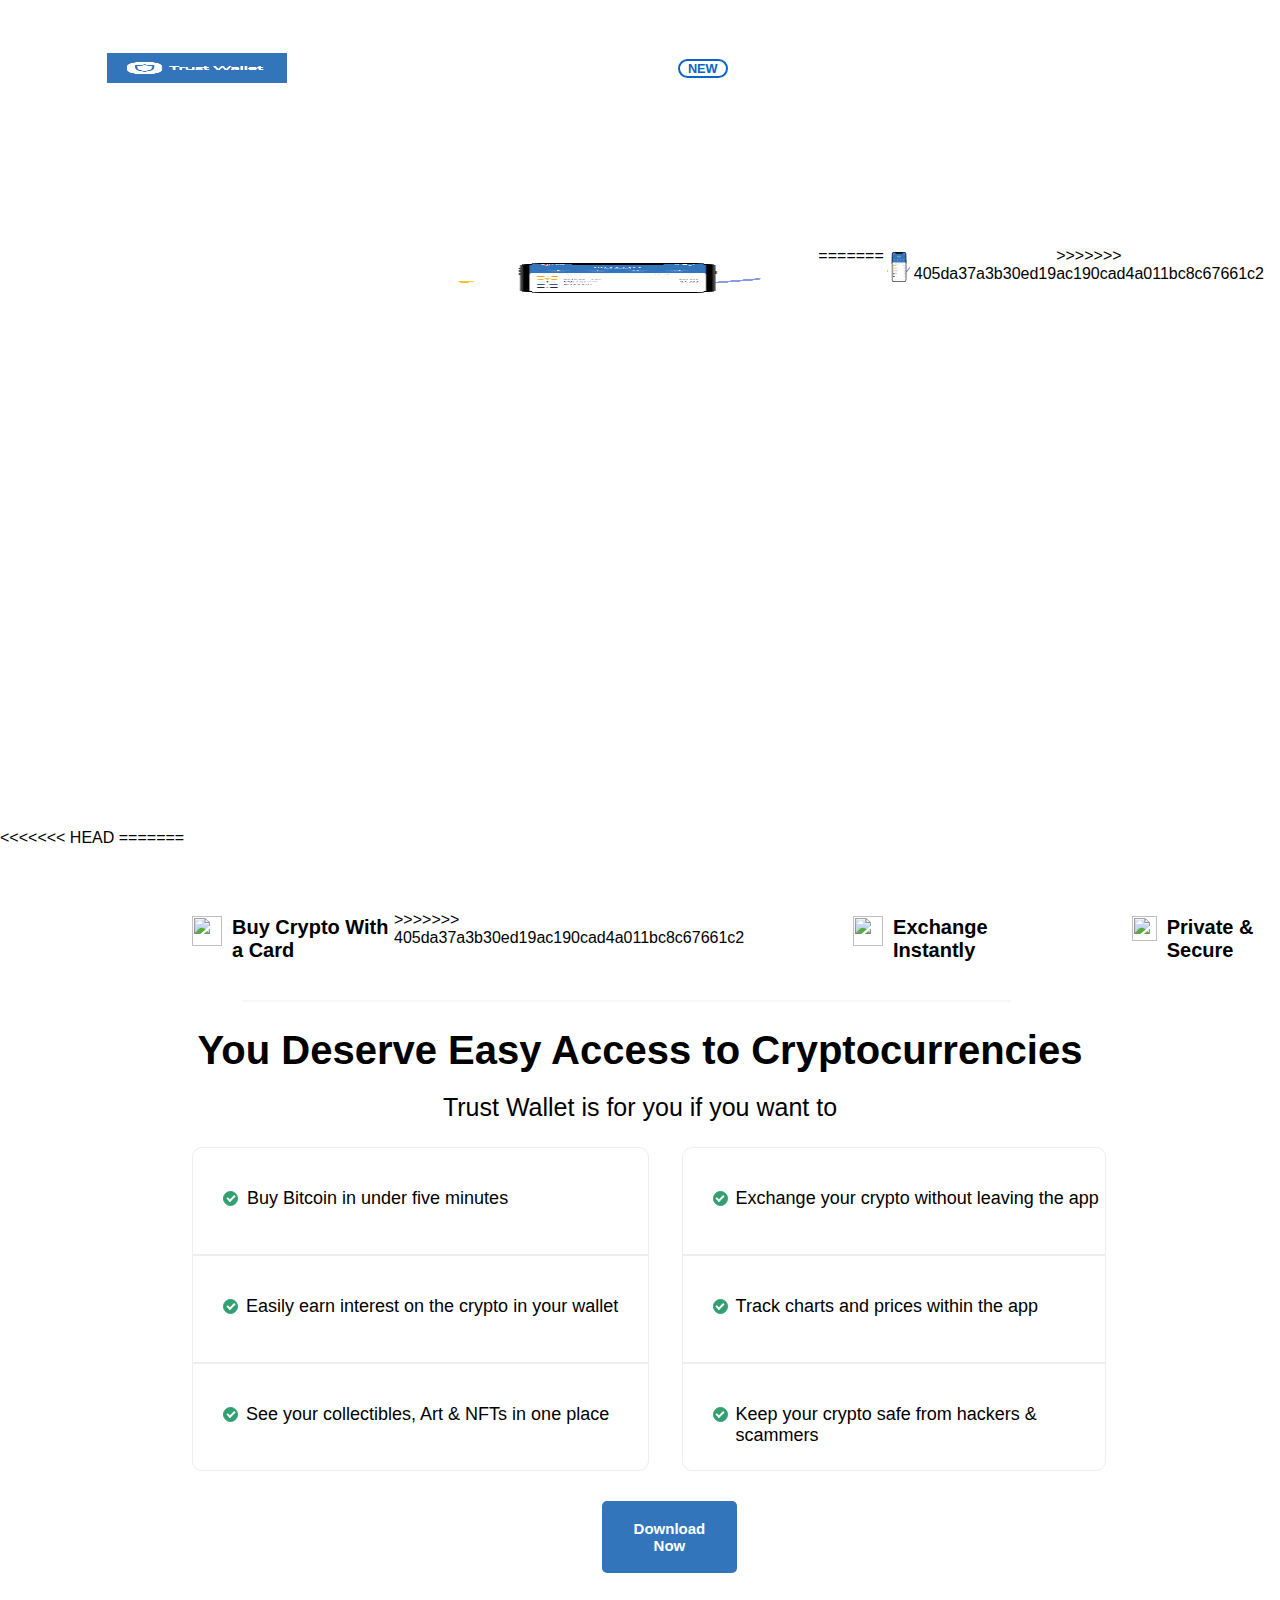
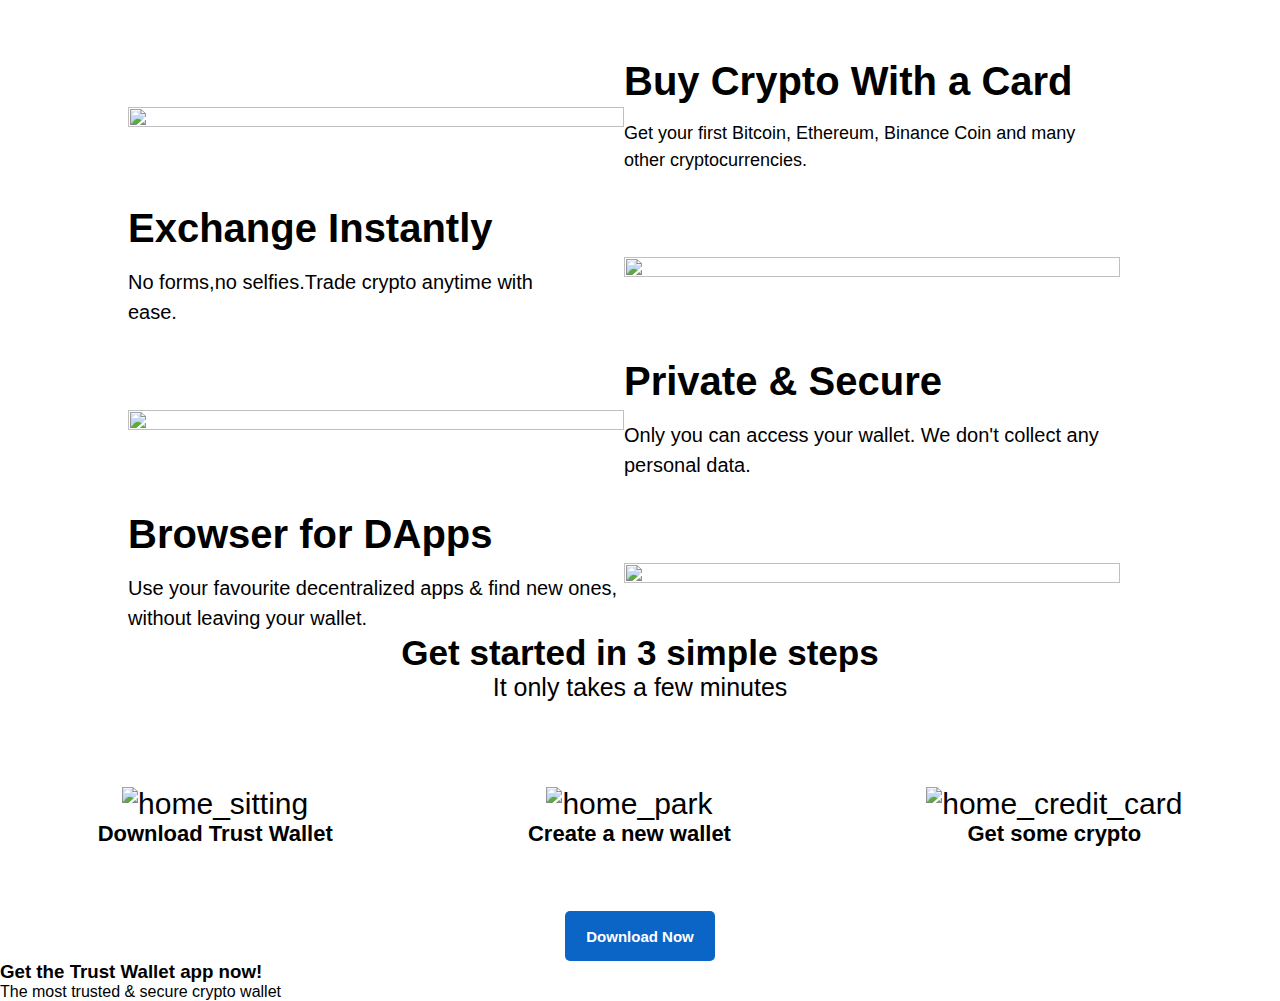
==== commit 90a4136e: "con" ====
--- a/index.html
+++ b/index.html
@@ -1,16 +1,17 @@
 <!DOCTYPE html>
 <html lang="en">
-<head>
-    <meta charset="UTF-8">
-    <meta name="viewport" content="width=device-width, initial-scale=1.0">
+  <head>
+    <meta charset="UTF-8" />
+    <meta name="viewport" content="width=device-width, initial-scale=1.0" />
     <title>Document</title>
     <link rel="stylesheet" href="./style.css">
     <script src="https://kit.fontawesome.com/7769f514c0.js" crossorigin="anonymous"></script>
     <script src="https://kit.fontawesome.com/7769f514c0.js" crossorigin="anonymous"></script>
 </head>
 <body>
+   <div class="container">
     <!-- navbar starts here -->
-    <div class="nav-container">
+    <div class="nav-containe">
 
         <div class="top-nav">
             <div class="navbrand"><img src="/images/trustwalletpressdownload.png" alt=""></div>
@@ -54,6 +55,7 @@
                    <p class="param">Join 60 million+ people using Trust Wallet.</p>
                 </div>
 
+<<<<<<< HEAD
                 <div class="download">
 
                     <div class="download-here">
@@ -77,143 +79,208 @@
             
             </div>
 
+=======
+             <div class="side-image">
+               <img src="./images/navbar.img.trustwallet.png" alt="trustwallet-picture">
+             </div>
+>>>>>>> 405da37a3b30ed19ac190cad4a011bc8c67661c2
         </div>
 
     </div>
+<<<<<<< HEAD
     <!-- navbar ends here -->
     
-
-          <!-- Beginning of My Section -->
-          <section>
-            <!-- Div With Icons Start Here -->
-            <div class="head">
-                <div class="card"> 
-                    <img src="./Images/credit-card (1).png" alt="">
-                    <p class="headp">Buy Crypto With a Card</p>
-                </div>
-    
-                <div class="exchange">
-                    <img src="./Images/swap.png" alt="">
-                    <p class="headp">Exchange Instantly</p>
-                </div>
-                
-                <div class="lock">
-                    <img src="./Images/locked-padlock-.png" alt="">
-                    <p class="headp">Private & Secure</p>
-                </div>
-            </div>
-            <!-- Div With Icons Start Here -->
-    
-            <!-- Start of Header Tag -->
-            <hr>
-            <!-- End of Header Tag -->
-    
-            <!-- This Div Holds The Header To The Download Button -->
-            <div class="main">
-                <!-- Start of My Title and Paragraph -->
-                <div class="title">
-                    <h1>You Deserve Easy Access to Cryptocurrencies</h1>
-                    <p class="titlep">Trust Wallet is for you if you want to</p>
-                </div>
-                <!-- End of My Title and Paragraph -->
-    
-                <!-- This Div Holds The Boxes -->
-                <div class="split">
-                    <!-- This Div Holds The Left Box -->
-                    <div class="left">
-                        <div class="box1">
-                            <div class="round">
-                                <input type="checkbox" name="" checked id="check1">
-                                <label for="checkbox"></label>
-                            </div>
-                            <p class="boxp1">Buy Bitcoin in under five minutes</p>
-                        </div>
-                         
-                        <div class="box2">
-                            <div class="round">
-                                <input type="checkbox" name="" checked id="check2">
-                                <label for="checkbox"></label>
-                            </div>
-                            <p class="boxp">Easily earn interest on the crypto in your wallet</p>
-                        </div>
-    
-                        <div class="box3">
-                            <div class="round">
-                                <input type="checkbox" name="" checked id="check3">
-                                <label for="checkbox"></label>
-                            </div>
-                            <p class="boxp">See your collectibles, Art & NFTs in one place</p>
-                        </div>
-                    </div>
-                    <!-- End of Div that Holds The Left Box -->
-    
-                    <!-- This Div Holds The Right Box -->
-                    <div class="right">
-                        <div class="box4">
-                            <div class="round">
-                                <input type="checkbox" name="" checked id="check4">
-                                <label for="checkbox"></label>
-                            </div>
-                            <p class="boxp">Exchange your crypto without leaving the app</p>
-                        </div>
-    
-                        <div class="box5">
-                            <div class="round">
-                                <input type="checkbox" name="" checked id="check5">
-                                <label for="checkbox"></label>
-                            </div>
-                            <p class="boxp">Track charts and prices within the app</p>
-                        </div>
-    
-                        <div class="box6">
-                            <div class="round">
-                                <input type="checkbox" name="" checked id="check6">
-                                <label for="checkbox"></label>
-                            </div>
-                            <p class="boxp">Keep your crypto safe from hackers & scammers</p>
-                        </div>
-                    </div>
-                    <!-- End of Div that Holds The Left Box -->
-                </div>
-                <!-- End of Div that Holds The Boxes -->
-    
-                <!-- This Div Holds The Download Button -->
-                <div class="button">
-                    <button class="download">Download Now</button>
-                </div>
-                <!-- End of Div that Holds the Download Button -->
-            </div>
-            <!-- End of Div that Holds The Header To The Download Button -->
-        </section>
-    
-        <br><br><br>
-
-        <!-- idars's style sheet starts  -->
-    <!-- Aniekans Part starts here -->
-    <div class="fifthportion">
+=======
+    <!-- navbar stops here -->
+      <!-- Beginning of My Section -->
+      <section>
+        <!-- Div With Icons Start Here -->
+        <div class="head">
+          <div class="card">
+            <img src="./Images/credit-card (1).png" alt="" />
+            <p class="headp">Buy Crypto With a Card</p>
+          </div>
+>>>>>>> 405da37a3b30ed19ac190cad4a011bc8c67661c2
+
+          <div class="exchange">
+            <img src="./Images/swap.png" alt="" />
+            <p class="headp">Exchange Instantly</p>
+          </div>
+
+          <div class="lock">
+            <img src="./Images/locked-padlock-.png" alt="" />
+            <p class="headp">Private & Secure</p>
+          </div>
+        </div>
+        <!-- Div With Icons Start Here -->
+
+        <!-- Start of Header Tag -->
+        <hr />
+        <!-- End of Header Tag -->
+
+        <!-- This Div Holds The Header To The Download Button -->
+        <div class="main">
+          <!-- Start of My Title and Paragraph -->
+          <div class="title">
+            <h1>You Deserve Easy Access to Cryptocurrencies</h1>
+            <p class="titlep">Trust Wallet is for you if you want to</p>
+          </div>
+          <!-- End of My Title and Paragraph -->
+
+          <!-- This Div Holds The Boxes -->
+          <div class="split">
+            <!-- This Div Holds The Left Box -->
+            <div class="left">
+              <div class="box1">
+                <div class="round">
+                  <input type="checkbox" name="" checked id="check1" />
+                  <label for="checkbox"></label>
+                </div>
+                <p class="boxp1">Buy Bitcoin in under five minutes</p>
+              </div>
+
+              <div class="box2">
+                <div class="round">
+                  <input type="checkbox" name="" checked id="check2" />
+                  <label for="checkbox"></label>
+                </div>
+                <p class="boxp">
+                  Easily earn interest on the crypto in your wallet
+                </p>
+              </div>
+
+              <div class="box3">
+                <div class="round">
+                  <input type="checkbox" name="" checked id="check3" />
+                  <label for="checkbox"></label>
+                </div>
+                <p class="boxp">
+                  See your collectibles, Art & NFTs in one place
+                </p>
+              </div>
+            </div>
+            <!-- End of Div that Holds The Left Box -->
+
+            <!-- This Div Holds The Right Box -->
+            <div class="right">
+              <div class="box4">
+                <div class="round">
+                  <input type="checkbox" name="" checked id="check4" />
+                  <label for="checkbox"></label>
+                </div>
+                <p class="boxp">Exchange your crypto without leaving the app</p>
+              </div>
+
+              <div class="box5">
+                <div class="round">
+                  <input type="checkbox" name="" checked id="check5" />
+                  <label for="checkbox"></label>
+                </div>
+                <p class="boxp">Track charts and prices within the app</p>
+              </div>
+
+              <div class="box6">
+                <div class="round">
+                  <input type="checkbox" name="" checked id="check6" />
+                  <label for="checkbox"></label>
+                </div>
+                <p class="boxp">
+                  Keep your crypto safe from hackers & scammers
+                </p>
+              </div>
+            </div>
+            <!-- End of Div that Holds The Left Box -->
+          </div>
+          <!-- End of Div that Holds The Boxes -->
+
+          <!-- This Div Holds The Download Button -->
+          <div class="button">
+            <button class="download">Download Now</button>
+          </div>
+          <!-- End of Div that Holds the Download Button -->
+        </div>
+        <!-- End of Div that Holds The Header To The Download Button -->
+      </section>
+
+      <br /><br /><br />
+
+      <!-- idars's style sheet ends -->
+
+      <!-- whakees part starts here -->
+      <div class="mini-wrapper">
+        <div class="mini-wrapper-image">
+          <img src="images/home_cards.png" alt="" />
+        </div>
+        <div class="mini-wrapper-text" style="font-size: 20px">
+          <h1>Buy Crypto With a Card</h1>
+          <p>
+            Get your first Bitcoin, Ethereum, Binance Coin and many other
+            cryptocurrencies.
+          </p>
+        </div>
+      </div>
+      <!-- fourth-main -->
+      <div class="fourth-main">
+        <div class="fourth-main-text">
+          <h1>Exchange Instantly</h1>
+          <p>No forms,no selfies.Trade crypto anytime with ease.</p>
+        </div>
+        <div class="fourth-main-image">
+          <img src="images/home_dex.png" alt="" />
+        </div>
+      </div>
+      <!-- fifth main -->
+      <div class="fifth-main">
+        <div class="fifth-main-image">
+          <img src="images/home_security.png" alt="" />
+        </div>
+        <div class="fifth-main-text">
+          <h1>Private & Secure</h1>
+          <p>
+            Only you can access your wallet. We don't collect any personal data.
+          </p>
+        </div>
+      </div>
+      <!-- sixth main -->
+      <div class="sixth-main">
+        <div class="sixth-main-text">
+          <h1>Browser for DApps</h1>
+          <p>
+            Use your favourite decentralized apps & find new ones, without
+            leaving your wallet.
+          </p>
+        </div>
+        <div class="sixth-main-image">
+          <img src="images/home_dapps.png" alt="" />
+        </div>
+      </div>
+      <!-- whakees part ends here -->
+
+      <!-- Aniekans Part starts here -->
+      <div class="fifthportion">
         <h3>Get started in 3 simple steps</h3>
         <p>It only takes a few minutes</p>
         <div class="imageportion">
-            <div class="firstimage">
-                <img src="./images/home_sitting.jpg" alt="home_sitting" />
-                <p>Download Trust Wallet</p>
-            </div>
-            <div class="secondimage">
-                <img src="./images/home_park.jpg" alt="home_park" />
-                <p>Create a new wallet</p>
-            </div>
-            <div class="thirdimage">
-                <img src="./images/home_credit_card.jpg" alt="home_credit_card" />
-                <p>Get some crypto</p>
-            </div>
+          <div class="firstimage">
+            <img src="./images/home_sitting.jpg" alt="home_sitting" />
+            <p>Download Trust Wallet</p>
+          </div>
+          <div class="secondimage">
+            <img src="./images/home_park.jpg" alt="home_park" />
+            <p>Create a new wallet</p>
+          </div>
+          <div class="thirdimage">
+            <img src="./images/home_credit_card.jpg" alt="home_credit_card" />
+            <p>Get some crypto</p>
+          </div>
         </div>
         <button>Download Now</button>
-    </div>
-    <div class="sixthportion">
+      </div>
+      <div class="sixthportion">
         <h3>Get the Trust Wallet app now!</h3>
         <p>The most trusted & secure crypto wallet</p>
+      </div>
+      <!-- Aniekans Part Ends Here -->
     </div>
-    <!-- Aniekans Part Ends Here -->
-</body>
-
-</html>+  </body>
+</html>
--- a/style.css
+++ b/style.css
@@ -1,8 +1,13 @@
 * {
-    padding: 0;
-    margin: 0;
-    box-sizing: border-box;
-    font-family: "IBM Plex Sans", sans-serif;
+  padding: 0;
+  margin: 0;
+  box-sizing: border-box;
+  font-family: "IBM Plex Sans", sans-serif;
+}
+.container {
+  width: 100%;
+  height: 100vh;
+  font-family: "IBM Plex Sans", sans-serif;
 }
 /* nav styling starts here */
 .nav-container{
@@ -322,88 +327,82 @@
 
 /* Idara's style sheet starts here */
 /* CSS of The Body Tag */
-body {
-    font-family: 'IBM Plex Sans', sans-serif;
-    color: #161C2D;
-}
 
 /* CSS of the Div Named Head */
 .head {
-    display: flex;
-    margin-left: 20%;
-    margin-top: 5%;
+  display: flex;
+  margin-left: 15%;
+  margin-top: 5%;
 }
 
 /* CSS of the Images Added */
 img {
-    width: 30px;
-    height: 30px;
-    margin-top: 5px;
-}
-
+  width: 30px;
+  height: 30px;
+  margin-top: 5px;
+}
 
 .card,
 .exchange,
 .lock {
-    display: flex;
-
+  display: flex;
 }
 
 .exchange,
 .lock {
-    margin-left: 10%;
+  margin-left: 10%;
 }
 
 .lock img {
-    width: 25px;
-    height: 25px;
+  width: 25px;
+  height: 25px;
 }
 
 /* End of CSS for the Images */
 
 /* CSS of the paragraphs used for the images */
 .headp {
-    font-size: 20px;
-    font-weight: bold;
-    margin-top: 5px;
-    margin-left: 10px;
+  font-size: 20px;
+  font-weight: bold;
+  margin-top: 5px;
+  margin-left: 10px;
 }
 
 /* CSS for the hr tag */
 hr {
-    width: 60%;
-    margin-left: 19%;
-    margin-top: 3%;
-    color: rgb(248, 247, 247);
-    border: solid;
-    border-width: 0.1px;
+  width: 60%;
+  margin-left: 19%;
+  margin-top: 3%;
+  color: rgb(248, 247, 247);
+  border: solid;
+  border-width: 0.1px;
 }
 
 /* CSS for the Div named Main */
 .main {
-    margin-top: 2%;
+  margin-top: 2%;
 }
 
 .title {
-    text-align: center;
+  text-align: center;
 }
 
 h1 {
-    font-size: 40px;
+  font-size: 40px;
 }
 
 /* CSS of the paragraphs used for the Title Div */
 .titlep {
-    font-size: 25px;
-    margin-top: 20px;
-    /* font-weight: 500; */
+  font-size: 25px;
+  margin-top: 20px;
+  /* font-weight: 500; */
 }
 
 /* CSS for the Div Named Split */
 .split {
-    display: flex;
-    margin-top: 2%;
-    margin-left: 15%;
+  display: flex;
+  margin-top: 2%;
+  margin-left: 15%;
 }
 
 /* Joint CSS for the Divs named Boxes */
@@ -413,350 +412,566 @@
 .box4,
 .box5,
 .box6 {
-    display: flex;
-    border-style: solid;
-    border-color: rgb(238, 238, 238);
-    border-width: 0.1px;
-    height: 12vh;
+  display: flex;
+  border-style: solid;
+  border-color: rgb(238, 238, 238);
+  border-width: 0.1px;
+  height: 12vh;
 }
 
 /* CSS Rounds The Edges of The Boxes */
 .box1,
 .box4 {
-    border-top-right-radius: 10px;
-    border-top-left-radius: 10px;
+  border-top-right-radius: 10px;
+  border-top-left-radius: 10px;
 }
 
 .box3,
 .box6 {
-    border-bottom-right-radius: 10px;
-    border-bottom-left-radius: 10px;
+  border-bottom-right-radius: 10px;
+  border-bottom-left-radius: 10px;
 }
 
 /* End of CSS That Rounds The Edges of The Boxes */
 
 /* CSS for The Paragraphs used In the Boxes */
 .boxp {
-    margin-top: 40px;
-    margin-left: 10px;
-    font-size: 18px;
-    /* font-weight: 500; */
+  margin-top: 40px;
+  margin-left: 10px;
+  font-size: 18px;
+  /* font-weight: 500; */
 }
 
 .boxp1 {
-    margin-top: 40px;
-    margin-left: 4px;
-    font-size: 18px;
-    /* font-weight: 500; */
+  margin-top: 40px;
+  margin-left: 4px;
+  font-size: 18px;
+  /* font-weight: 500; */
 }
 
 /* End of CSS for The Paragraphs used In the Boxes */
 
 /* CSS for the Id Named Check1 */
 #check1 {
-    width: 20px;
-    height: 20px;
-    border-radius: 100%;
+  width: 20px;
+  height: 20px;
+  border-radius: 100%;
 }
 
 /* CSS of the Left and Right side of the Div Named Split */
 .left,
 .right {
-    width: 42%;
+  width: 42%;
 }
 
 .right {
-    padding-left: 3%;
+  padding-left: 3%;
 }
 
 /* CSS for the Checkbox Input that Turns it from a Square to a Circle */
 .round {
-    position: relative;
-    margin-top: 43px;
-    margin-left: 30px;
+  position: relative;
+  margin-top: 43px;
+  margin-left: 30px;
 }
 
 .round label {
-    background-color: #fff;
-    border: 1px solid #ccc;
-    border-radius: 50%;
-    cursor: pointer;
-    height: 15px;
-    left: 0;
-    position: absolute;
-    top: 0;
-    width: 15px;
+  background-color: #fff;
+  border: 1px solid #ccc;
+  border-radius: 50%;
+  cursor: pointer;
+  height: 15px;
+  left: 0;
+  position: absolute;
+  top: 0;
+  width: 15px;
 }
 
 .round label:after {
-    border: 2px solid #fff;
-    border-top: none;
-    border-right: none;
-    content: "";
-    height: 3px;
-    left: 2.5px;
-    opacity: 0;
-    position: absolute;
-    top: 3px;
-    transform: rotate(-45deg);
-    width: 6px;
+  border: 2px solid #fff;
+  border-top: none;
+  border-right: none;
+  content: "";
+  height: 3px;
+  left: 2.5px;
+  opacity: 0;
+  position: absolute;
+  top: 3px;
+  transform: rotate(-45deg);
+  width: 6px;
 }
 
 .round input[type="checkbox"] {
-    visibility: hidden;
-}
-
-.round input[type="checkbox"]:checked+label {
-    background-color: #32A071;
-    border-color: #32A071;
-}
-
-.round input[type="checkbox"]:checked+label:after {
-    opacity: 1;
+  visibility: hidden;
+}
+
+.round input[type="checkbox"]:checked + label {
+  background-color: #32a071;
+  border-color: #32a071;
+}
+
+.round input[type="checkbox"]:checked + label:after {
+  opacity: 1;
 }
 
 /* End of CSS for the Transformation of the Checkbox Input from a Square to a Circle */
 
 /* CSS For The Button */
 .button {
-    margin-left: 47%;
-    margin-top: 30px;
+  margin-left: 47%;
+  margin-top: 30px;
 }
 
 button {
-    width: 20%;
-    height: 8vh;
-    border-radius: 5px;
-    border-style: none;
-    color: #fff;
-    background-color: #3375BB;
-    font-weight: bold;
-    font-size: 15px;
+  width: 20%;
+  height: 8vh;
+  border-radius: 5px;
+  border-style: none;
+  color: #fff;
+  background-color: #3375bb;
+  font-weight: bold;
+  font-size: 15px;
 }
 
 button:hover {
-    background-color: #0953A2;
+  background-color: #0953a2;
 }
 
 /* End of CSS For The Button */
 
-
 @media (max-width: 900px) {
-    .head {
-        display: block;
-        gap: 100px;
-    }
-
-    .headp {
-        font-size: 20px;
-        margin-top: 13px;
-    }
-
-    img {
-        width: 40px;
-        height: 40px;
-        margin-top: 8px;
-    }
-
-    .exchange {
-        margin-left: 20px;
-        margin-top: 15px;
-    }
-
-    .lock {
-        margin-left: 40px;
-        margin-top: 15px;
-    }
-
-    .lock img {
-        width: 35px;
-        height: 35px;
-    }
-
-    h1 {
-        font-size: 30px;
-        margin-top: 10%;
-    }
-
-    .titlep {
-        font-size: 20px;
-    }
-
-    hr {
-        width: 100%;
-        margin-left: 0;
-        margin-top: 7%;
-    }
-
-    .split {
-        display: block;
-        margin-left: 5%;
-        margin-top: 8%;
-    }
-
-    .left,
-    .right {
-        width: 90%;
-    }
-
-    .right {
-        padding-left: 0%;
-    }
-
-    button {
-        width: 50%;
-    }
-
-    .button {
-        margin-left: 35%;
-    }
-
-    .boxp,
-    .boxp1 {
-        font-size: 17px;
-    }
+  .head {
+    display: block;
+    gap: 100px;
+  }
+
+  .headp {
+    font-size: 20px;
+    margin-top: 13px;
+  }
+
+  img {
+    width: 40px;
+    height: 40px;
+    margin-top: 8px;
+  }
+
+  .exchange {
+    margin-left: 20px;
+    margin-top: 15px;
+  }
+
+  .lock {
+    margin-left: 40px;
+    margin-top: 15px;
+  }
+
+  .lock img {
+    width: 35px;
+    height: 35px;
+  }
+
+  h1 {
+    font-size: 30px;
+    margin-top: 10%;
+  }
+
+  .titlep {
+    font-size: 20px;
+  }
+
+  hr {
+    width: 100%;
+    margin-left: 0;
+    margin-top: 7%;
+  }
+
+  .split {
+    display: block;
+    margin-left: 5%;
+    margin-top: 8%;
+  }
+
+  .left,
+  .right {
+    width: 90%;
+  }
+
+  .right {
+    padding-left: 0%;
+  }
+
+  button {
+    width: 50%;
+  }
+
+  .button {
+    margin-left: 35%;
+  }
+
+  .boxp,
+  .boxp1 {
+    font-size: 17px;
+  }
 }
 
 @media (max-width: 800px) {
-    .head {
-        display: block;
-        gap: 100px;
-        margin-left: 30%;
-    }
-
-    .headp {
-        font-size: 20px;
-        margin-top: 13px;
-    }
-
-    img {
-        width: 40px;
-        height: 40px;
-        margin-top: 8px;
-    }
-
-    .exchange {
-        margin-left: 20px;
-        margin-top: 15px;
-    }
-
-    .lock {
-        margin-left: 40px;
-        margin-top: 15px;
-    }
-
-    .lock img {
-        width: 35px;
-        height: 35px;
-    }
-
-    h1 {
-        font-size: 30px;
-        margin-top: 10%;
-    }
-
-    .titlep {
-        font-size: 20px;
-    }
-
-    hr {
-        width: 100%;
-        margin-left: 0;
-        margin-top: 7%;
-    }
-
-    .split {
-        display: block;
-        margin-left: 5%;
-        margin-top: 8%;
-    }
-
-    .left,
-    .right {
-        width: 90%;
-    }
-
-    .right {
-        padding-left: 0%;
-    }
-
-    button {
-        margin-top: 20px;
-        width: 50%;
-        height: 50px;
-    }
-
-    .button {
-        margin-left: 35%;
-    }
-
-    .boxp,
-    .boxp1 {
-        font-size: 20px;
-        margin-top: 37px;
-    }
+  .head {
+    display: block;
+    gap: 100px;
+    margin-left: 30%;
+  }
+
+  .headp {
+    font-size: 20px;
+    margin-top: 13px;
+  }
+
+  img {
+    width: 40px;
+    height: 40px;
+    margin-top: 8px;
+  }
+
+  .exchange {
+    margin-left: 20px;
+    margin-top: 15px;
+  }
+
+  .lock {
+    margin-left: 40px;
+    margin-top: 15px;
+  }
+
+  .lock img {
+    width: 35px;
+    height: 35px;
+  }
+
+  h1 {
+    font-size: 30px;
+    margin-top: 10%;
+  }
+
+  .titlep {
+    font-size: 20px;
+  }
+
+  hr {
+    width: 100%;
+    margin-left: 0;
+    margin-top: 7%;
+  }
+
+  .split {
+    display: block;
+    margin-left: 5%;
+    margin-top: 8%;
+  }
+
+  .left,
+  .right {
+    width: 90%;
+  }
+
+  .right {
+    padding-left: 0%;
+  }
+
+  button {
+    margin-top: 20px;
+    width: 50%;
+    height: 50px;
+  }
+
+  .button {
+    margin-left: 35%;
+  }
+
+  .boxp,
+  .boxp1 {
+    font-size: 20px;
+    margin-top: 37px;
+  }
 }
 /* Idara's style sheet Ends here */
+
+/* whakee's stylesheet starts here */
+/* mini-wrapper */
+.mini-wrapper {
+  display: flex;
+  justify-content: space-between;
+  width: 100%;
+  padding-top: 2rem;
+  padding-left: 8rem;
+  padding-right: 10rem;
+  align-items: center;
+}
+.mini-wrapper-text {
+  width: 50%;
+}
+.mini-wrapper p {
+  padding-top: 1rem;
+  line-height: 1.5;
+  font-size: 18px;
+}
+.mini-wrapper-image {
+  width: 50%;
+}
+.mini-wrapper-image img {
+  width: 100%;
+  height: 100%;
+}
+/* media queries */
+@media (max-width: 900px) {
+  .mini-wrapper {
+    padding: 0 0 16px 16px;
+    margin-top: 51rem;
+    display: flex;
+    flex-direction: column-reverse;
+    text-align: center;
+    /* height: 900px; */
+  }
+  .mini-wrapper-text {
+    width: 100%;
+  }
+  .mini-wrapper-image {
+    width: 100%;
+  }
+  .mini-wrapper h1 {
+    font-size: 2rem;
+  }
+}
+.fourth-main {
+  display: flex;
+  justify-content: space-between;
+  width: 100%;
+  padding-top: 2rem;
+  padding-left: 8rem;
+  padding-right: 10rem;
+  align-items: center;
+}
+.fourth-main-text {
+  width: 50%;
+}
+.fourth-main-image {
+  width: 50%;
+}
+.fourth-main img {
+  width: 100%;
+  height: 100%;
+}
+.fourth-main h1 {
+  font-size: 40px;
+  font-weight: 700;
+}
+.fourth-main p {
+  padding-top: 1rem;
+  line-height: 1.5;
+  font-size: 20px;
+  padding-right: 4rem;
+}
+/* media queries */
+@media (max-width: 900px) {
+  .fourth-main {
+    padding: 10px 0 16px 16px;
+    display: flex;
+    flex-direction: column;
+    text-align: center;
+  }
+  .fourth-main-image {
+    width: 100%;
+  }
+  .fourth-main h1 {
+    font-size: 2rem;
+  }
+  .fourth-main-text {
+    width: 100%;
+  }
+  .fourth-main p {
+    padding: 16px 0 16px 16px;
+  }
+}
+.fifth-main {
+  display: flex;
+  justify-content: space-between;
+  width: 100%;
+  padding-top: 2rem;
+  padding-left: 8rem;
+  padding-right: 10rem;
+  align-items: center;
+}
+
+.fifth-main-text {
+  width: 50%;
+}
+
+.fifth-main-image {
+  width: 50%;
+}
+
+.fifth-main img {
+  width: 100%;
+  height: 100%;
+}
+
+.fifth-main h1 {
+  font-size: 40px;
+  font-weight: 700;
+}
+
+.fifth-main p {
+  padding-top: 1rem;
+  line-height: 1.5;
+  font-size: 20px;
+}
+
+/* media queries */
+@media (max-width: 900px) {
+  .fifth-main {
+    padding: 10px 0 16px 16px;
+    display: flex;
+    flex-direction: column-reverse;
+    text-align: center;
+    /* height: 900px; */
+  }
+
+  .fifth-main-image {
+    width: 100%;
+  }
+
+  .fifth-main-text {
+    width: 100%;
+  }
+
+  .fifth-main h1 {
+    font-size: 2rem;
+    font-weight: 700;
+  }
+}
+
+/* sixth main */
+.sixth-main {
+  display: flex;
+  justify-content: space-between;
+  width: 100%;
+  padding-top: 2rem;
+  padding-left: 8rem;
+  padding-right: 10rem;
+  align-items: center;
+}
+
+.sixth-main-text {
+  width: 50%;
+}
+
+.sixth-main-image {
+  width: 50%;
+}
+
+.sixth-main img {
+  width: 100%;
+  height: 100%;
+}
+
+.sixth-main h1 {
+  font-size: 40px;
+  font-weight: 700;
+}
+
+.sixth-main p {
+  padding-top: 1rem;
+  line-height: 1.5;
+  font-size: 20px;
+}
+
+/* media queries */
+@media (max-width: 900px) {
+  .sixth-main {
+    padding: 10px 0 16px 16px;
+    display: flex;
+    flex-direction: column;
+    text-align: center;
+  }
+
+  .sixth-main-image {
+    width: 100%;
+  }
+
+  .sixth-main h1 {
+    font-size: 2rem;
+  }
+
+  .sixth-main-text {
+    width: 100%;
+  }
+
+  .sixth-main p {
+    padding: 16px 0 12px 0px;
+  }
+}
+
+/* whakees stylesheet end here */
 /* Aniekans Stylesheet Starts Here */
 .fifthportion {
+  text-align: center;
+  font-size: 30px;
+}
+
+.fifthportion p {
+  font-size: 25px;
+}
+
+.imageportion {
+  margin-top: 5rem;
+  display: flex;
+  justify-content: space-between;
+  justify-content: space-around;
+}
+
+.firstimage p {
+  font-size: 22px;
+  font-weight: 700;
+}
+
+.secondimage p {
+  font-size: 22px;
+  font-weight: 700;
+}
+
+.thirdimage p {
+  font-size: 22px;
+  font-weight: 700;
+}
+
+.imageportion img {
+  width: 300px;
+  height: 200px;
+}
+
+.fifthportion button {
+  margin-top: 4rem;
+  color: white;
+  background-color: #0b65c6;
+  border: none;
+  border-radius: 5px;
+  width: 150px;
+  height: 50px;
+  font-size: 15px;
+  font-weight: 600;
+}
+
+button:hover {
+  background-color: #0953a2;
+}
+
+@media (max-width: 900px) {
+  .imageportion {
+    padding: 10px 0 16px 16px;
+    display: flex;
+    flex-direction: column-reverse;
     text-align: center;
-    font-size: 30px;
-}
-
-.fifthportion p {
-    font-size: 25px;
-}
-
-.imageportion {
-    margin-top: 5rem;
-    display: flex;
-    justify-content: space-between;
-    justify-content: space-around;
-}
-
-.firstimage p {
-    font-size: 22px;
-    font-weight: 700;
-}
-
-.secondimage p {
-    font-size: 22px;
-    font-weight: 700;
-}
-
-.thirdimage p {
-    font-size: 22px;
-    font-weight: 700;
-}
-
-.imageportion img {
-    width: 300px;
-    height: 200px;
-}
-
-.fifthportion button {
-    margin-top: 4rem;
-    color: white;
-    background-color: #0b65c6;
-    border: none;
-    border-radius: 5px;
-    width: 150px;
-    height: 50px;
-    font-size: 15px;
-    font-weight: 600;
-}
-
-button:hover {
-    background-color: #0953A2;
-}
-
-@media (max-width: 900px) {
-    .imageportion {
-        padding: 10px 0 16px 16px;
-        display: flex;
-        flex-direction: column-reverse;
-        text-align: center;
-    }
-}
-
-/* Aniekans Style Sheet ends Here */+  }
+}
+
+/* Aniekans Style Sheet ends Here */
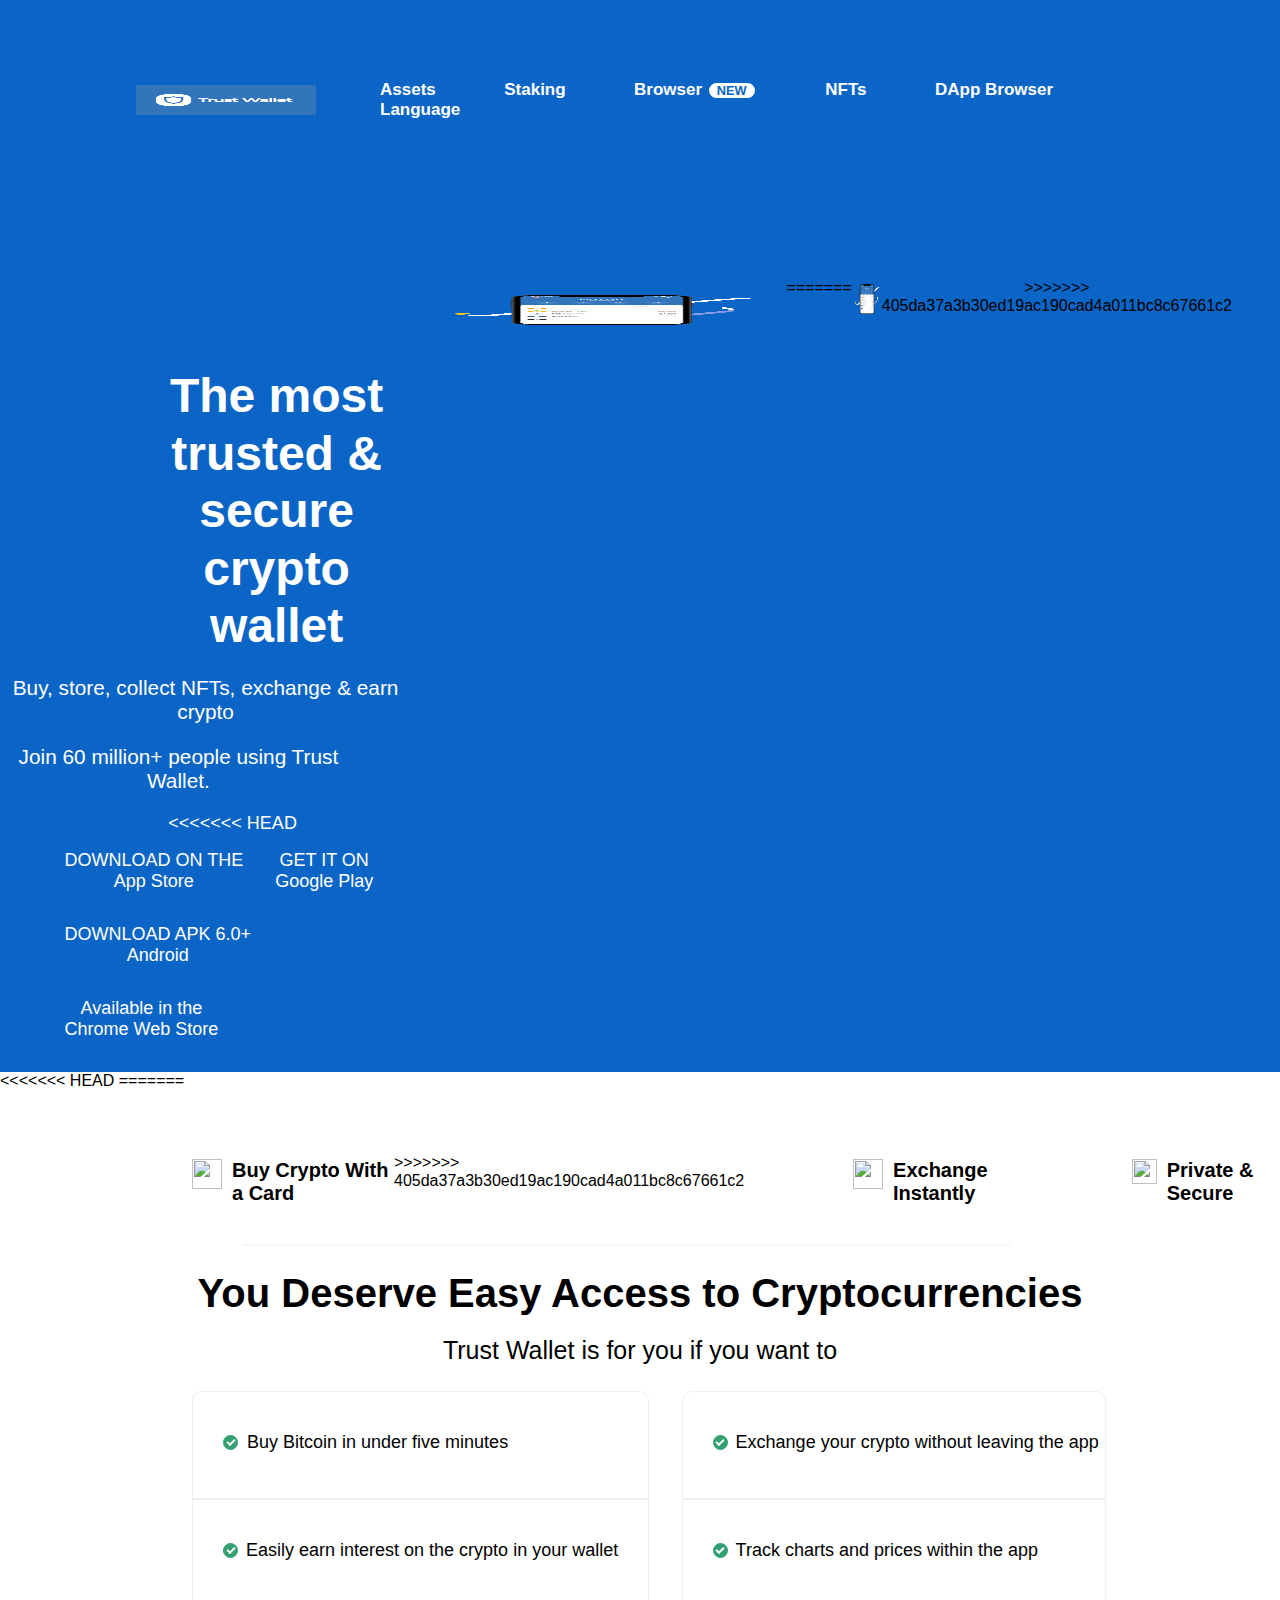
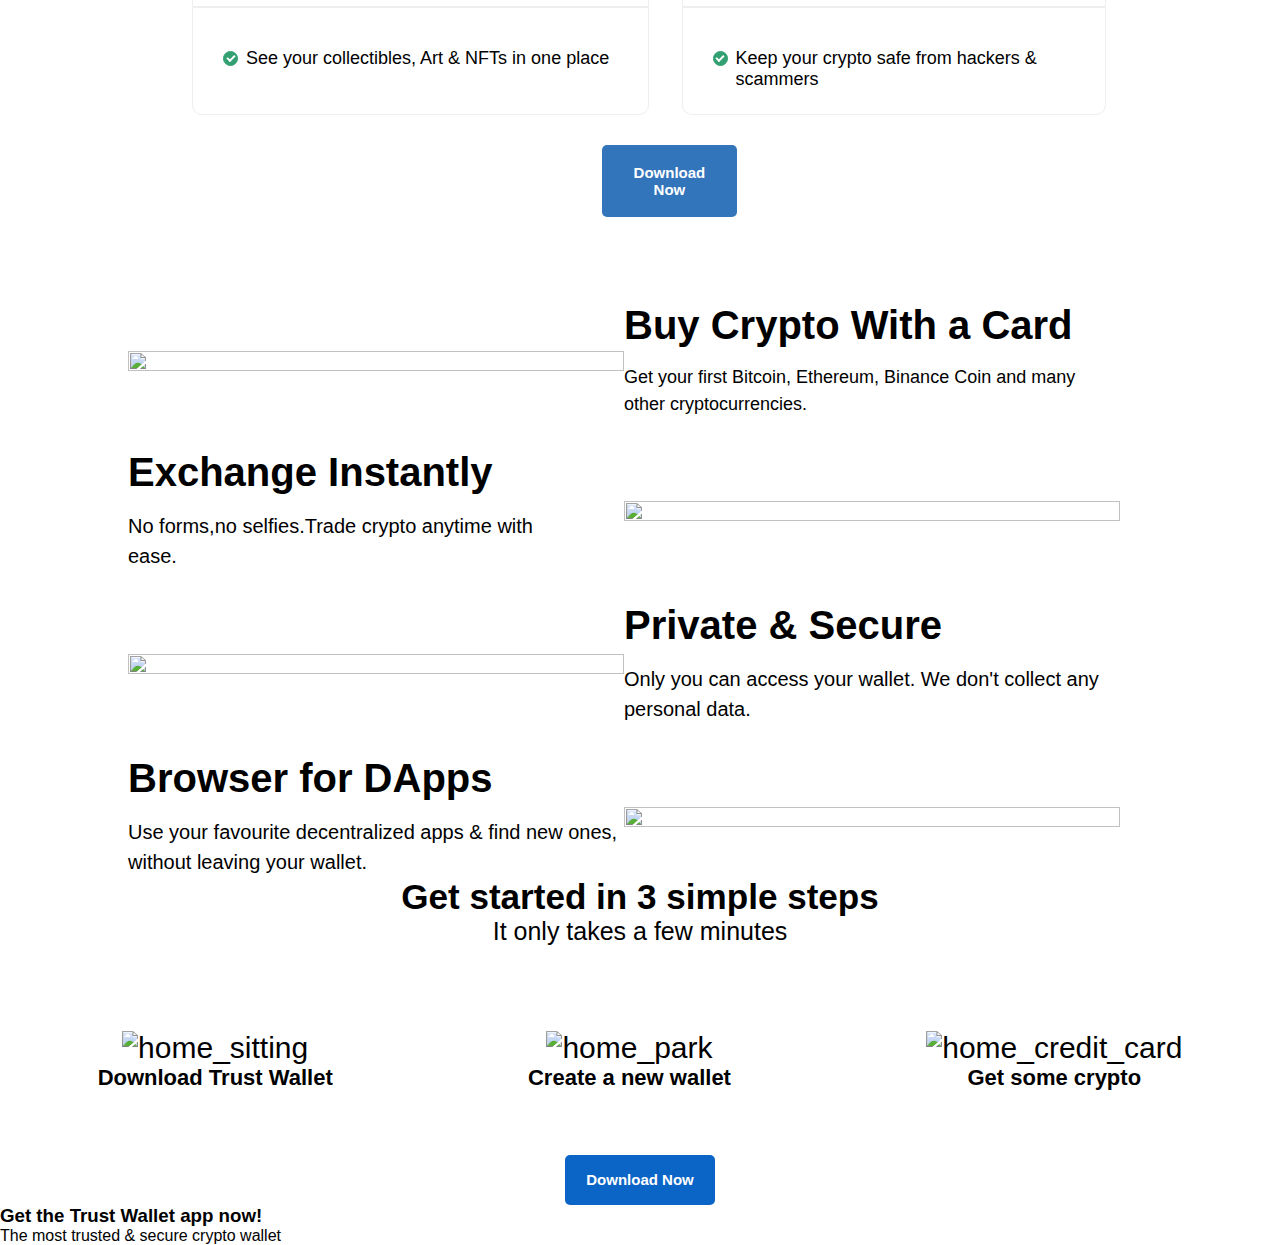
==== commit 0647ef87: "conredo" ====
--- a/index.html
+++ b/index.html
@@ -11,7 +11,7 @@
 <body>
    <div class="container">
     <!-- navbar starts here -->
-    <div class="nav-containe">
+    <div class="nav-container">
 
         <div class="top-nav">
             <div class="navbrand"><img src="/images/trustwalletpressdownload.png" alt=""></div>
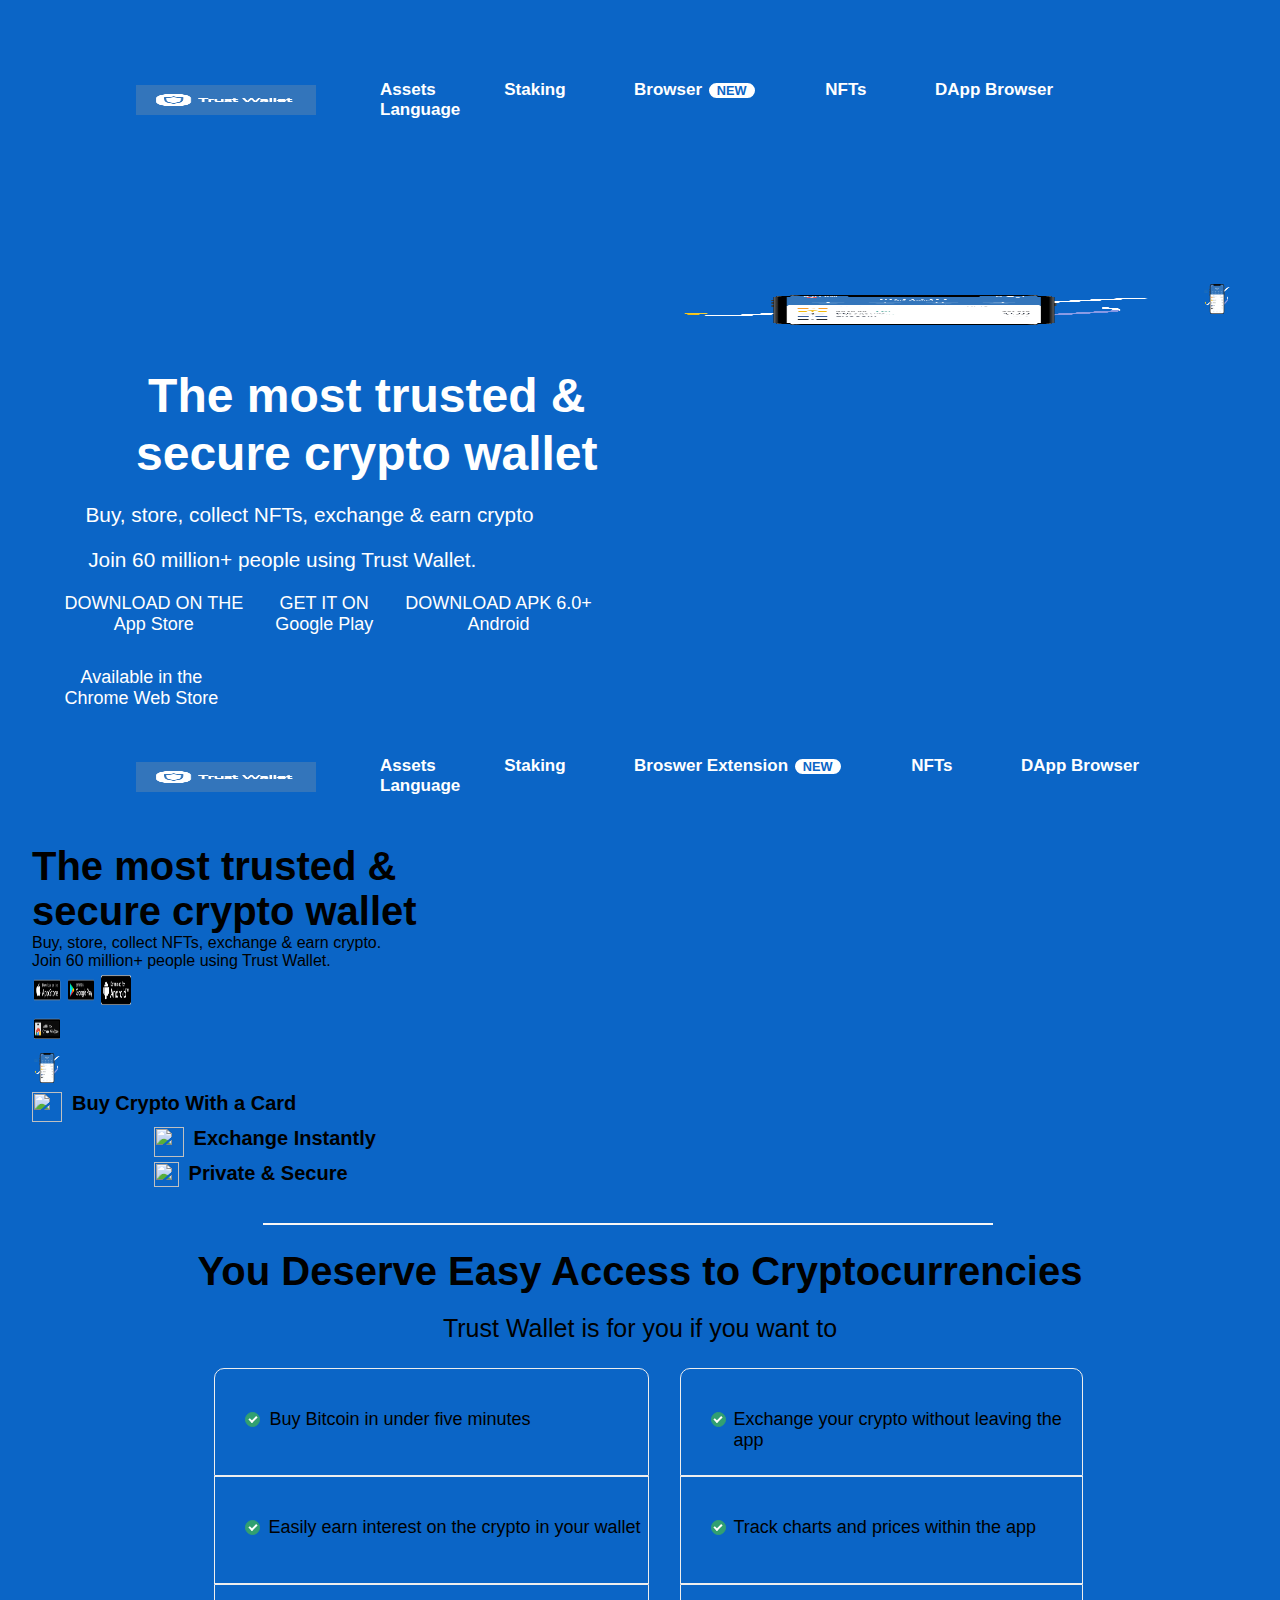
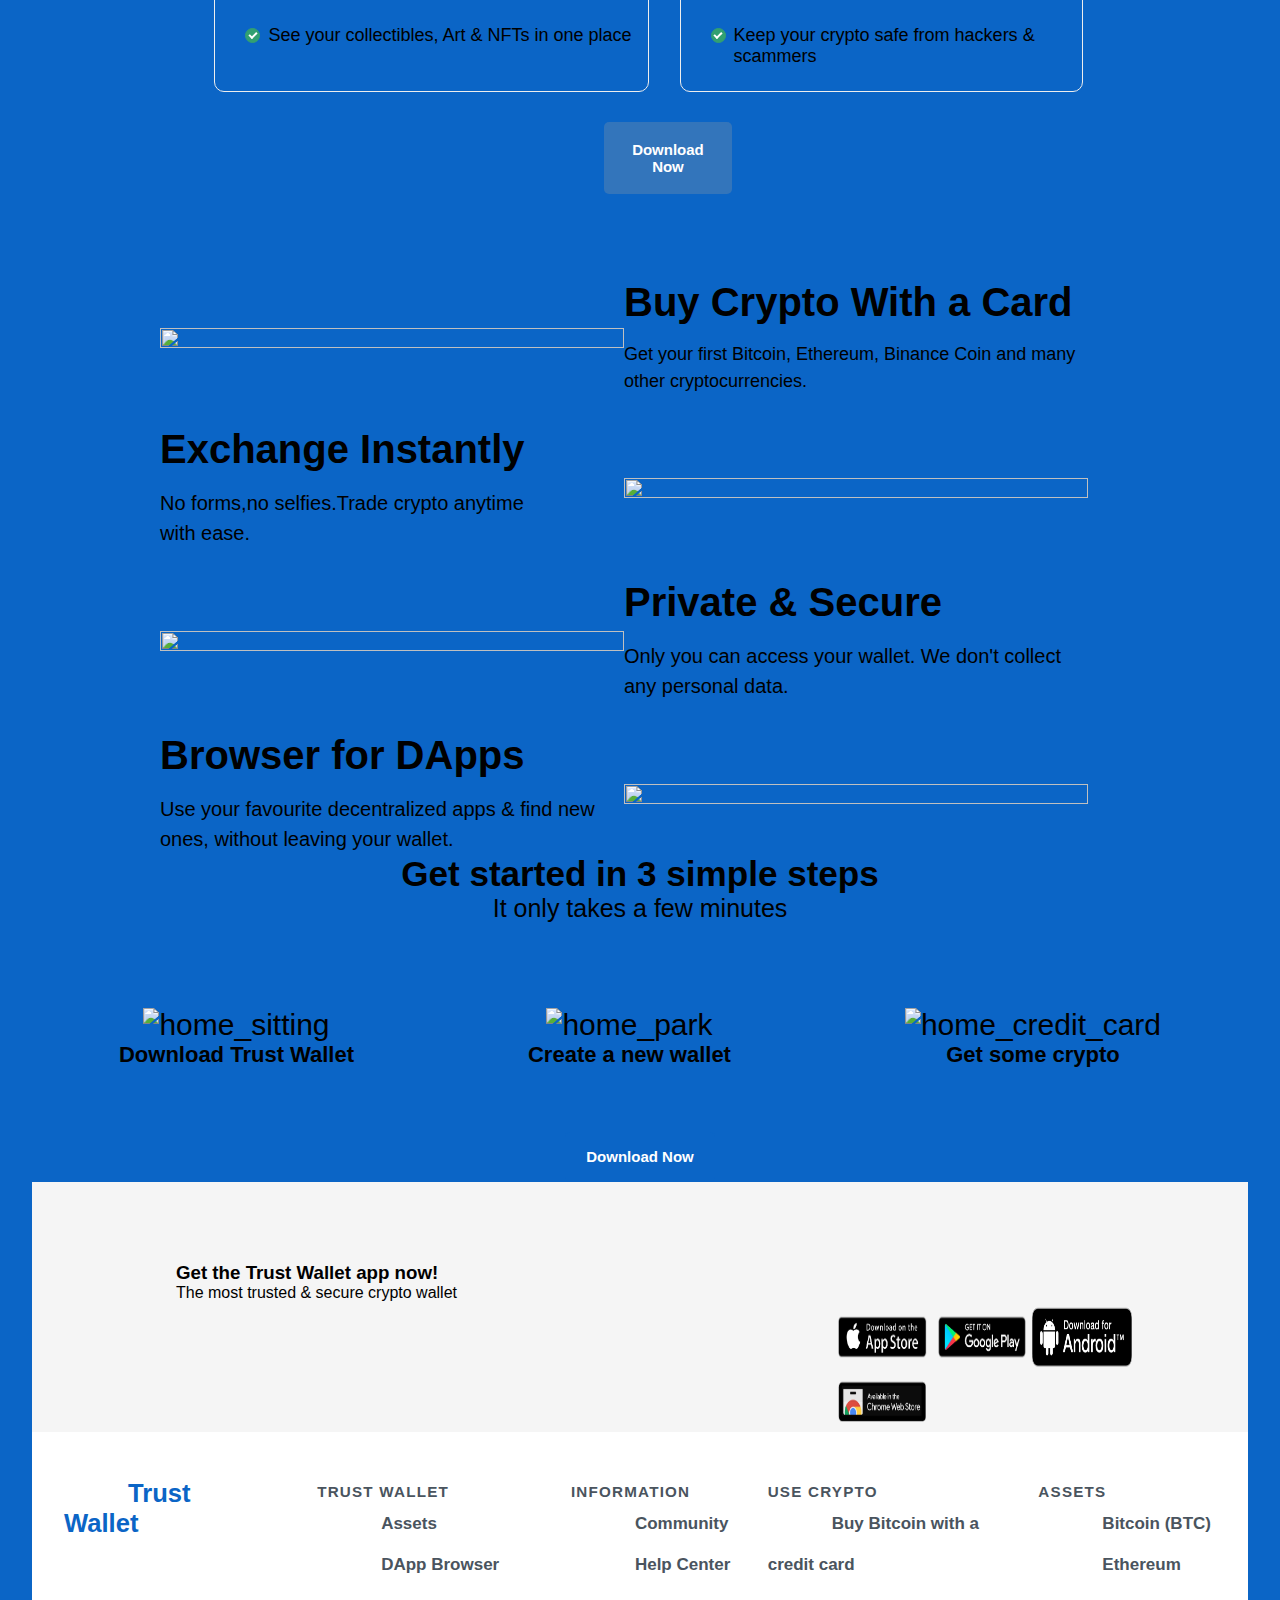
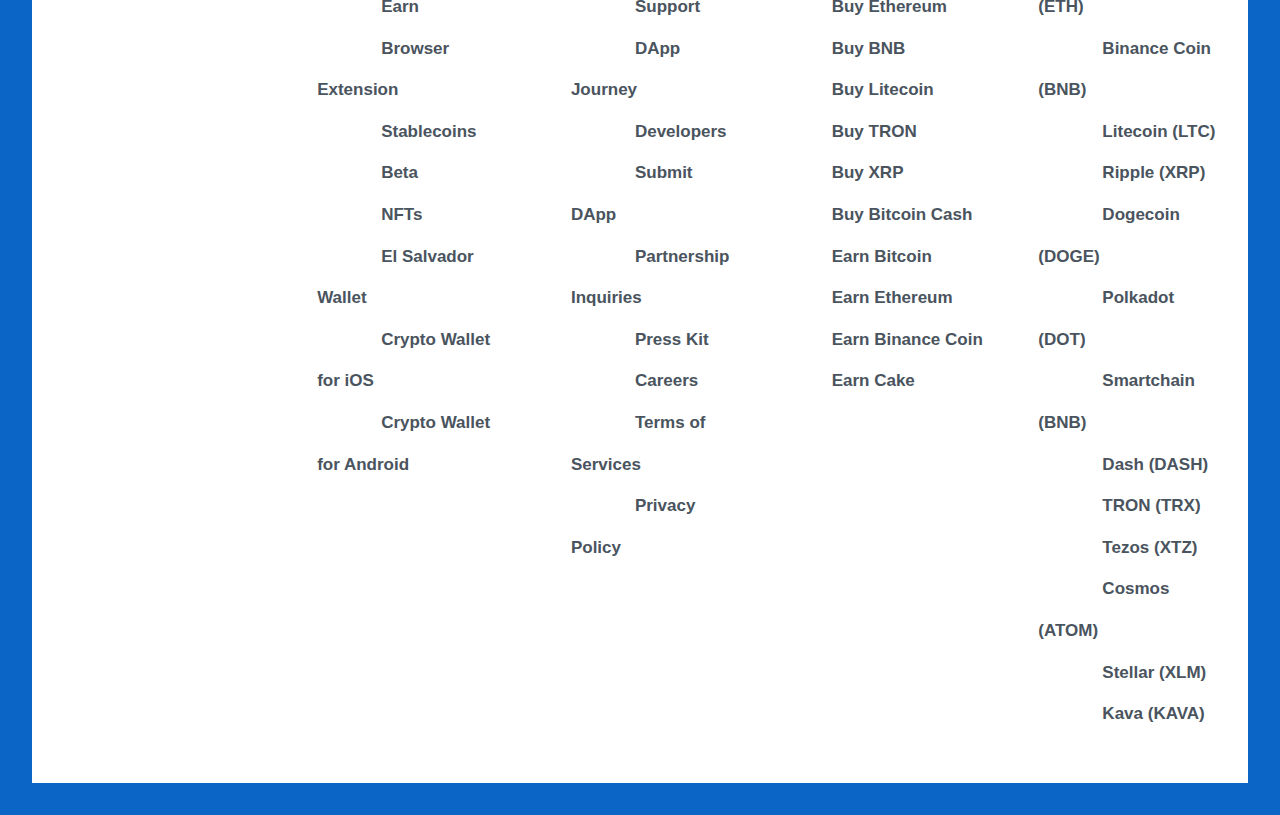
==== commit dd2c7100: "Merge branch 'main' into henrryace1" ====
--- a/index.html
+++ b/index.html
@@ -1,15 +1,15 @@
 <!DOCTYPE html>
 <html lang="en">
-  <head>
-    <meta charset="UTF-8" />
-    <meta name="viewport" content="width=device-width, initial-scale=1.0" />
-    <title>Document</title>
-    <link rel="stylesheet" href="./style.css">
-    <script src="https://kit.fontawesome.com/7769f514c0.js" crossorigin="anonymous"></script>
-    <script src="https://kit.fontawesome.com/7769f514c0.js" crossorigin="anonymous"></script>
+<head>
+  <meta charset="UTF-8" />
+  <meta name="viewport" content="width=device-width, initial-scale=1.0" />
+  <title>Trust Wallet Project</title>
+  <link rel="stylesheet" href="./style.css">
+  <script src="https://kit.fontawesome.com/7769f514c0.js" crossorigin="anonymous"></script>
 </head>
+
 <body>
-   <div class="container">
+  <div class="container">
     <!-- navbar starts here -->
     <div class="nav-container">
 
@@ -55,7 +55,6 @@
                    <p class="param">Join 60 million+ people using Trust Wallet.</p>
                 </div>
 
-<<<<<<< HEAD
                 <div class="download">
 
                     <div class="download-here">
@@ -79,208 +78,343 @@
             
             </div>
 
-=======
              <div class="side-image">
                <img src="./images/navbar.img.trustwallet.png" alt="trustwallet-picture">
              </div>
->>>>>>> 405da37a3b30ed19ac190cad4a011bc8c67661c2
-        </div>
-
-    </div>
-<<<<<<< HEAD
+        </div>
+
+    <div class="container-fluid">
+      <div class="top-nav">
+        <div class="navbar-brand"><img src="./images/trustwalletpressdownload.png" alt=""></div>
+
+        <div class="logo">
+          <a href="#">Assets</a>
+          <a href="#">Staking</a>
+          <a href="#">Broswer Extension
+            <span class="badge badge-succes ml-2 pl-2 pr-2">NEW</span>
+          </a>
+          <a href="#">NFTs</a>
+          <a href="#">DApp Browser</a>
+          <a href="#">Language</a>
+        </div>
+      </div>
+      <div class="trust-home-container">
+        <div class="side-writeup">
+
+          <div>
+            <h1>The most trusted & <br> secure crypto wallet</h1>
+            <p>Buy, store, collect NFTs, exchange & earn crypto.</p>
+            <p class="text-2">Join 60 million+ people using Trust Wallet.</p>
+          </div>
+
+          <div class="download-button">
+
+            <img src="./images/Financial Analyst Course (250+ Training Courses, Online Certification).png" alt="">
+
+            <img src="./images/The Easy Keto Carboholics' Cookbook.png" alt="">
+            <img src="/images/android.png" alt="" id="aa"><br>
+            <div class="lastimage">
+              <img src="/images/111952712-34f12300-8aee-11eb-9fdd-ad579a1eb235.png" alt="" id="ab">
+            </div>
+          </div>
+        </div>
+
+        <div class="side-image">
+          <img src="./images/navbar.img.trustwallet.png" alt="trustwallet-picture">
+        </div>
+      </div>
+    </div>
     <!-- navbar ends here -->
     
-=======
-    <!-- navbar stops here -->
-      <!-- Beginning of My Section -->
-      <section>
-        <!-- Div With Icons Start Here -->
-        <div class="head">
-          <div class="card">
-            <img src="./Images/credit-card (1).png" alt="" />
-            <p class="headp">Buy Crypto With a Card</p>
-          </div>
->>>>>>> 405da37a3b30ed19ac190cad4a011bc8c67661c2
-
-          <div class="exchange">
-            <img src="./Images/swap.png" alt="" />
-            <p class="headp">Exchange Instantly</p>
-          </div>
-
-          <div class="lock">
-            <img src="./Images/locked-padlock-.png" alt="" />
-            <p class="headp">Private & Secure</p>
-          </div>
-        </div>
-        <!-- Div With Icons Start Here -->
-
-        <!-- Start of Header Tag -->
-        <hr />
-        <!-- End of Header Tag -->
-
-        <!-- This Div Holds The Header To The Download Button -->
-        <div class="main">
-          <!-- Start of My Title and Paragraph -->
-          <div class="title">
-            <h1>You Deserve Easy Access to Cryptocurrencies</h1>
-            <p class="titlep">Trust Wallet is for you if you want to</p>
-          </div>
-          <!-- End of My Title and Paragraph -->
-
-          <!-- This Div Holds The Boxes -->
-          <div class="split">
-            <!-- This Div Holds The Left Box -->
-            <div class="left">
-              <div class="box1">
-                <div class="round">
-                  <input type="checkbox" name="" checked id="check1" />
-                  <label for="checkbox"></label>
-                </div>
-                <p class="boxp1">Buy Bitcoin in under five minutes</p>
-              </div>
-
-              <div class="box2">
-                <div class="round">
-                  <input type="checkbox" name="" checked id="check2" />
-                  <label for="checkbox"></label>
-                </div>
-                <p class="boxp">
-                  Easily earn interest on the crypto in your wallet
-                </p>
-              </div>
-
-              <div class="box3">
-                <div class="round">
-                  <input type="checkbox" name="" checked id="check3" />
-                  <label for="checkbox"></label>
-                </div>
-                <p class="boxp">
-                  See your collectibles, Art & NFTs in one place
-                </p>
-              </div>
-            </div>
-            <!-- End of Div that Holds The Left Box -->
-
-            <!-- This Div Holds The Right Box -->
-            <div class="right">
-              <div class="box4">
-                <div class="round">
-                  <input type="checkbox" name="" checked id="check4" />
-                  <label for="checkbox"></label>
-                </div>
-                <p class="boxp">Exchange your crypto without leaving the app</p>
-              </div>
-
-              <div class="box5">
-                <div class="round">
-                  <input type="checkbox" name="" checked id="check5" />
-                  <label for="checkbox"></label>
-                </div>
-                <p class="boxp">Track charts and prices within the app</p>
-              </div>
-
-              <div class="box6">
-                <div class="round">
-                  <input type="checkbox" name="" checked id="check6" />
-                  <label for="checkbox"></label>
-                </div>
-                <p class="boxp">
-                  Keep your crypto safe from hackers & scammers
-                </p>
-              </div>
-            </div>
-            <!-- End of Div that Holds The Left Box -->
-          </div>
-          <!-- End of Div that Holds The Boxes -->
-
-          <!-- This Div Holds The Download Button -->
-          <div class="button">
-            <button class="download">Download Now</button>
-          </div>
-          <!-- End of Div that Holds the Download Button -->
-        </div>
-        <!-- End of Div that Holds The Header To The Download Button -->
-      </section>
-
-      <br /><br /><br />
-
-      <!-- idars's style sheet ends -->
-
-      <!-- whakees part starts here -->
-      <div class="mini-wrapper">
-        <div class="mini-wrapper-image">
-          <img src="images/home_cards.png" alt="" />
-        </div>
-        <div class="mini-wrapper-text" style="font-size: 20px">
-          <h1>Buy Crypto With a Card</h1>
-          <p>
-            Get your first Bitcoin, Ethereum, Binance Coin and many other
-            cryptocurrencies.
-          </p>
-        </div>
-      </div>
-      <!-- fourth-main -->
-      <div class="fourth-main">
-        <div class="fourth-main-text">
-          <h1>Exchange Instantly</h1>
-          <p>No forms,no selfies.Trade crypto anytime with ease.</p>
-        </div>
-        <div class="fourth-main-image">
-          <img src="images/home_dex.png" alt="" />
-        </div>
-      </div>
-      <!-- fifth main -->
-      <div class="fifth-main">
-        <div class="fifth-main-image">
-          <img src="images/home_security.png" alt="" />
-        </div>
-        <div class="fifth-main-text">
-          <h1>Private & Secure</h1>
-          <p>
-            Only you can access your wallet. We don't collect any personal data.
-          </p>
-        </div>
-      </div>
-      <!-- sixth main -->
-      <div class="sixth-main">
-        <div class="sixth-main-text">
-          <h1>Browser for DApps</h1>
-          <p>
-            Use your favourite decentralized apps & find new ones, without
-            leaving your wallet.
-          </p>
-        </div>
-        <div class="sixth-main-image">
-          <img src="images/home_dapps.png" alt="" />
-        </div>
-      </div>
-      <!-- whakees part ends here -->
-
-      <!-- Aniekans Part starts here -->
-      <div class="fifthportion">
-        <h3>Get started in 3 simple steps</h3>
-        <p>It only takes a few minutes</p>
-        <div class="imageportion">
-          <div class="firstimage">
-            <img src="./images/home_sitting.jpg" alt="home_sitting" />
-            <p>Download Trust Wallet</p>
-          </div>
-          <div class="secondimage">
-            <img src="./images/home_park.jpg" alt="home_park" />
-            <p>Create a new wallet</p>
-          </div>
-          <div class="thirdimage">
-            <img src="./images/home_credit_card.jpg" alt="home_credit_card" />
-            <p>Get some crypto</p>
-          </div>
-        </div>
-        <button>Download Now</button>
-      </div>
-      <div class="sixthportion">
-        <h3>Get the Trust Wallet app now!</h3>
-        <p>The most trusted & secure crypto wallet</p>
-      </div>
-      <!-- Aniekans Part Ends Here -->
-    </div>
-  </body>
-</html>
+    <!-- Beginning of My Section -->
+    <section>
+      <!-- Div With Icons Start Here -->
+      <div class="head">
+        <div class="card">
+          <img src="./Images/credit-card (1).png" alt="" />
+          <p class="headp">Buy Crypto With a Card</p>
+        </div>
+
+        <div class="exchange">
+          <img src="./Images/swap.png" alt="" />
+          <p class="headp">Exchange Instantly</p>
+        </div>
+
+        <div class="lock">
+          <img src="./Images/locked-padlock-.png" alt="" />
+          <p class="headp">Private & Secure</p>
+        </div>
+      </div>
+      <!-- Div With Icons Start Here -->
+
+      <!-- Start of Header Tag -->
+      <hr />
+      <!-- End of Header Tag -->
+
+      <!-- This Div Holds The Header To The Download Button -->
+      <div class="main">
+        <!-- Start of My Title and Paragraph -->
+        <div class="title">
+          <h1>You Deserve Easy Access to Cryptocurrencies</h1>
+          <p class="titlep">Trust Wallet is for you if you want to</p>
+        </div>
+        <!-- End of My Title and Paragraph -->
+
+        <!-- This Div Holds The Boxes -->
+        <div class="split">
+          <!-- This Div Holds The Left Box -->
+          <div class="left">
+            <div class="box1">
+              <div class="round">
+                <input type="checkbox" name="" checked id="check1" />
+                <label for="checkbox"></label>
+              </div>
+              <p class="boxp1">Buy Bitcoin in under five minutes</p>
+            </div>
+
+            <div class="box2">
+              <div class="round">
+                <input type="checkbox" name="" checked id="check2" />
+                <label for="checkbox"></label>
+              </div>
+              <p class="boxp">
+                Easily earn interest on the crypto in your wallet
+              </p>
+            </div>
+
+            <div class="box3">
+              <div class="round">
+                <input type="checkbox" name="" checked id="check3" />
+                <label for="checkbox"></label>
+              </div>
+              <p class="boxp">
+                See your collectibles, Art & NFTs in one place
+              </p>
+            </div>
+          </div>
+          <!-- End of Div that Holds The Left Box -->
+
+          <!-- This Div Holds The Right Box -->
+          <div class="right">
+            <div class="box4">
+              <div class="round">
+                <input type="checkbox" name="" checked id="check4" />
+                <label for="checkbox"></label>
+              </div>
+              <p class="boxp">Exchange your crypto without leaving the app</p>
+            </div>
+
+            <div class="box5">
+              <div class="round">
+                <input type="checkbox" name="" checked id="check5" />
+                <label for="checkbox"></label>
+              </div>
+              <p class="boxp">Track charts and prices within the app</p>
+            </div>
+
+            <div class="box6">
+              <div class="round">
+                <input type="checkbox" name="" checked id="check6" />
+                <label for="checkbox"></label>
+              </div>
+              <p class="boxp">
+                Keep your crypto safe from hackers & scammers
+              </p>
+            </div>
+          </div>
+          <!-- End of Div that Holds The Left Box -->
+        </div>
+        <!-- End of Div that Holds The Boxes -->
+
+        <!-- This Div Holds The Download Button -->
+        <div class="button">
+          <button class="download">Download Now</button>
+        </div>
+        <!-- End of Div that Holds the Download Button -->
+      </div>
+      <!-- End of Div that Holds The Header To The Download Button -->
+    </section>
+
+    <br /><br /><br />
+
+    <!-- idars's style sheet ends -->
+
+    <!-- whakees part starts here -->
+    <div class="mini-wrapper">
+      <div class="mini-wrapper-image">
+        <img src="images/home_cards.png" alt="" />
+      </div>
+      <div class="mini-wrapper-text" style="font-size: 20px">
+        <h1>Buy Crypto With a Card</h1>
+        <p>
+          Get your first Bitcoin, Ethereum, Binance Coin and many other
+          cryptocurrencies.
+        </p>
+      </div>
+    </div>
+    <!-- fourth-main -->
+    <div class="fourth-main">
+      <div class="fourth-main-text">
+        <h1>Exchange Instantly</h1>
+        <p>No forms,no selfies.Trade crypto anytime with ease.</p>
+      </div>
+      <div class="fourth-main-image">
+        <img src="images/home_dex.png" alt="" />
+      </div>
+    </div>
+    <!-- fifth main -->
+    <div class="fifth-main">
+      <div class="fifth-main-image">
+        <img src="images/home_security.png" alt="" />
+      </div>
+      <div class="fifth-main-text">
+        <h1>Private & Secure</h1>
+        <p>
+          Only you can access your wallet. We don't collect any personal data.
+        </p>
+      </div>
+    </div>
+    <!-- sixth main -->
+    <div class="sixth-main">
+      <div class="sixth-main-text">
+        <h1>Browser for DApps</h1>
+        <p>
+          Use your favourite decentralized apps & find new ones, without
+          leaving your wallet.
+        </p>
+      </div>
+      <div class="sixth-main-image">
+        <img src="images/home_dapps.png" alt="" />
+      </div>
+    </div>
+    <!-- whakees part ends here -->
+
+    <!-- Aniekans Part starts here -->
+    <div class="fifthportion">
+      <h3>Get started in 3 simple steps</h3>
+      <p>It only takes a few minutes</p>
+      <div class="imageportion">
+        <div class="firstimage">
+          <img src="./images/home_sitting.jpg" alt="home_sitting" />
+          <p>Download Trust Wallet</p>
+        </div>
+        <div class="secondimage">
+          <img src="./images/home_park.jpg" alt="home_park" />
+          <p>Create a new wallet</p>
+        </div>
+        <div class="thirdimage">
+          <img src="./images/home_credit_card.jpg" alt="home_credit_card" />
+          <p>Get some crypto</p>
+        </div>
+      </div>
+      <button>Download Now</button>
+    </div>
+    <div class="sixthportion">
+      <div class="extra">
+        <div class="writingextra">
+          <div class="writings">
+            <h3>Get the Trust Wallet app now!</h3>
+            <p>The most trusted & secure crypto wallet</p>
+          </div>
+        </div>
+        <div class="logoimgs">
+          <div class="imgdiv">
+            <img src="./images/Financial Analyst Course (250+ Training Courses, Online Certification).png" alt="">
+            <img src="./images/The Easy Keto Carboholics' Cookbook.png" alt="">
+            <img src="./images/android.png" alt="">
+          </div>
+          <div class="extraimg">
+            <img src="./images/111952712-34f12300-8aee-11eb-9fdd-ad579a1eb235.png" alt="">
+          </div>
+        </div>
+      </div>
+    </div>
+    <!-- Aniekans Part Ends Here -->
+    <!-- FOOTER SECTION BEGINS HERE -->
+    <section class="footer-section">
+
+      <div class="contents">
+        <div class="first-three-column">
+          <div class="footer-home-button">
+            <a href="https://trustwallet.com/"><i class="fa-solid fa-shield logo-icon"></i>Trust Wallet</a>
+          </div>
+          <div class="first-column">
+            <h4>TRUST WALLET</h4>
+            <ul>
+              <li><a href="https://trustwallet.com/assets">Assets</a></li>
+              <li><a href="https://trustwallet.com/dapp">DApp Browser</a></li>
+              <li><a href="https://trustwallet.com/earn">Earn</a></li>
+              <li><a href="https://trustwallet.com/browser-extension">Browser Extension</a></li>
+              <li><a href="https://trustwallet.com/stablecoins">Stablecoins</a></li>
+              <li><a href="https://trustwallet.com/beta">Beta</a></li>
+              <li><a href="https://trustwallet.com/nft-wallet">NFTs</a></li>
+              <li><a href="https://trustwallet.com/el-salvador-wallet">El Salvador Wallet</a></li>
+              <li><a href="https://apps.apple.com/app/apple-store/id1288339409?mt=8">Crypto Wallet for iOS</a></li>
+              <li><a
+                  href="https://play.google.com/store/apps/details?id=com.wallet.crypto.trustapp&referrer=utm_source%3Dwebsite">Crypto
+                  Wallet for Android</a></li>
+            </ul>
+          </div>
+          <div class="second-column">
+            <h4>INFORMATION</h4>
+            <ul>
+              <li><a href="https://community.trustwallet.com/">Community</a></li>
+              <li><a href="https://community.trustwallet.com/c/helpcenter">Help Center</a></li>
+              <li><a href="https://support.trustwallet.com/">Support</a></li>
+              <li><a href="https://blog.trustwallet.com/">DApp Journey</a></li>
+              <li><a href="https://trustwallet.com/developer">Developers</a></li>
+              <li><a href="https://trustwallet.com/submit-dapp">Submit DApp</a></li>
+              <li><a href="https://trustwallet.com/partnerships">Partnership Inquiries</a></li>
+              <li><a href="https://trustwallet.com/press">Press Kit</a></li>
+              <li><a href="https://trustwallet.com/careers">Careers</a></li>
+              <li><a href="https://trustwallet.com/terms-of-services">Terms of Services</a></li>
+              <li><a href="https://trustwallet.com/privacy-policy">Privacy Policy</a></li>
+            </ul>
+          </div>
+        </div>
+        <div class="last-two-column">
+          <div class="third-column">
+            <h4>USE CRYPTO</h4>
+            <ul>
+              <li><a href="https://trustwallet.com/buy-bitcoin">Buy Bitcoin with a credit card</a></li>
+              <li><a href="https://trustwallet.com/buy-ethereum">Buy Ethereum</a></li>
+              <li><a href="https://trustwallet.com/buy-bnb">Buy BNB</a></li>
+              <li><a href="https://trustwallet.com/buy-litecoin">Buy Litecoin</a></li>
+              <li><a href="https://trustwallet.com/buy-tron">Buy TRON</a></li>
+              <li><a href="https://trustwallet.com/buy-xrp">Buy XRP</a></li>
+              <li><a href="https://trustwallet.com/buy-bitcoincash">Buy Bitcoin Cash</a></li>
+              <li><a href="https://trustwallet.com/earn-bitcoin">Earn Bitcoin</a></li>
+              <li><a href="https://trustwallet.com/earn-ethereum">Earn Ethereum</a></li>
+              <li><a href="https://trustwallet.com/earn-binance-coin">Earn Binance Coin</a></li>
+              <li><a href="https://trustwallet.com/earn-cake">Earn Cake</a></li>
+            </ul>
+          </div>
+
+          <div class="fourth-column">
+            <h4>ASSETS</h4>
+
+            <ul>
+              <li><a href="https://trustwallet.com/bitcoin-wallet">Bitcoin (BTC)</a></li>
+              <li><a href="https://trustwallet.com/ethereum-wallet">Ethereum (ETH)</a></li>
+              <li><a href="https://trustwallet.com/binance-coin-wallet">Binance Coin (BNB)</a></li>
+              <li><a href="https://trustwallet.com/litecoin-wallet">Litecoin (LTC)</a></li>
+              <li><a href="https://trustwallet.com/xrp-wallet">Ripple (XRP)</a></li>
+              <li><a href="https://trustwallet.com/dogecoin-wallet">Dogecoin (DOGE)</a></li>
+              <li><a href="https://trustwallet.com/polkadot-wallet">Polkadot (DOT)</a></li>
+              <li><a href="https://trustwallet.com/smart-chain-wallet">Smartchain (BNB)</a></li>
+              <li><a href="https://trustwallet.com/dash-wallet">Dash (DASH)</a></li>
+              <li><a href="https://trustwallet.com/tron-wallet">TRON (TRX)</a></li>
+              <li><a href="https://trustwallet.com/tezos-wallet">Tezos (XTZ)</a></li>
+              <li><a href="https://trustwallet.com/cosmos-wallet">Cosmos (ATOM)</a></li>
+              <li><a href="https://trustwallet.com/stellar-wallet">Stellar (XLM)</a></li>
+              <li><a href="https://trustwallet.com/kava-wallet">Kava (KAVA)</a></li>
+            </ul>
+          </div>
+        </div>
+      </div>
+    </section>
+    <!-- FOOTER SECTION ENDS HERE -->
+  </div>
+</body>
+
+</html>--- a/style.css
+++ b/style.css
@@ -4,10 +4,10 @@
   box-sizing: border-box;
   font-family: "IBM Plex Sans", sans-serif;
 }
+
 .container {
   width: 100%;
   height: 100vh;
-  font-family: "IBM Plex Sans", sans-serif;
 }
 /* nav styling starts here */
 .nav-container{
@@ -324,6 +324,9 @@
 }
 /* media query stops here */
 /* nav styling ends here */
+=======
+
+\
 
 /* Idara's style sheet starts here */
 /* CSS of The Body Tag */
@@ -505,12 +508,12 @@
   visibility: hidden;
 }
 
-.round input[type="checkbox"]:checked + label {
+.round input[type="checkbox"]:checked+label {
   background-color: #32a071;
   border-color: #32a071;
 }
 
-.round input[type="checkbox"]:checked + label:after {
+.round input[type="checkbox"]:checked+label:after {
   opacity: 1;
 }
 
@@ -694,6 +697,7 @@
     margin-top: 37px;
   }
 }
+
 /* Idara's style sheet Ends here */
 
 /* whakee's stylesheet starts here */
@@ -707,21 +711,26 @@
   padding-right: 10rem;
   align-items: center;
 }
+
 .mini-wrapper-text {
   width: 50%;
 }
+
 .mini-wrapper p {
   padding-top: 1rem;
   line-height: 1.5;
   font-size: 18px;
 }
+
 .mini-wrapper-image {
   width: 50%;
 }
+
 .mini-wrapper-image img {
   width: 100%;
   height: 100%;
 }
+
 /* media queries */
 @media (max-width: 900px) {
   .mini-wrapper {
@@ -732,16 +741,20 @@
     text-align: center;
     /* height: 900px; */
   }
+
   .mini-wrapper-text {
     width: 100%;
   }
+
   .mini-wrapper-image {
     width: 100%;
   }
+
   .mini-wrapper h1 {
     font-size: 2rem;
   }
 }
+
 .fourth-main {
   display: flex;
   justify-content: space-between;
@@ -751,26 +764,32 @@
   padding-right: 10rem;
   align-items: center;
 }
+
 .fourth-main-text {
   width: 50%;
 }
+
 .fourth-main-image {
   width: 50%;
 }
+
 .fourth-main img {
   width: 100%;
   height: 100%;
 }
+
 .fourth-main h1 {
   font-size: 40px;
   font-weight: 700;
 }
+
 .fourth-main p {
   padding-top: 1rem;
   line-height: 1.5;
   font-size: 20px;
   padding-right: 4rem;
 }
+
 /* media queries */
 @media (max-width: 900px) {
   .fourth-main {
@@ -779,19 +798,24 @@
     flex-direction: column;
     text-align: center;
   }
+
   .fourth-main-image {
     width: 100%;
   }
+
   .fourth-main h1 {
     font-size: 2rem;
   }
+
   .fourth-main-text {
     width: 100%;
   }
+
   .fourth-main p {
     padding: 16px 0 16px 16px;
   }
 }
+
 .fifth-main {
   display: flex;
   justify-content: space-between;
@@ -974,4 +998,187 @@
   }
 }
 
+.sixthportion {
+  display: flex;
+  background-color: whitesmoke;
+  gap: 30rem;
+}
+
+.writing {
+  display: block;
+}
+
+.logoimgs {
+  display: block;
+  margin-left: 50rem;
+}
+
+.logoimgs img {
+  height: 60px;
+  width: 100px;
+}
+
+.imgdiv {
+  display: flex;
+}
+
+.extraimg {
+  display: flex;
+}
+
+.writingextra {
+  margin-left: 9rem;
+  margin-top: 5rem;
+}
+
+
+@media (max-width: 900px) {
+  .sixthportion {
+    display: block;
+    background-color: whitesmoke;
+  }
+  .imgdiv {
+    display: block;
+  }
+
+  .extra {
+    margin-left: 2rem;
+  }
+
+  .logoimgs {
+    display: block;
+    margin-left: 6rem;
+    margin-top: 2rem;
+  }
+}
+
 /* Aniekans Style Sheet ends Here */
+
+/* Idara Ekpene's style sheet starts here */
+
+
+/* CSS FOR FOOTER SECTION BEGINS HERE */
+.footer-home-button a {
+  color: rgb(11, 101, 198);
+  font-weight: 700;
+  text-decoration: none;
+  font-size: 1.6rem;
+}
+
+.footer-section {
+  background-color: rgb(255, 255, 255);
+  padding: 48px 0 48px 0;
+  line-height: 27.2px;
+  display: block;
+}
+
+.contents {
+  text-align: center;
+}
+
+.contents h4 {
+  letter-spacing: 0.08em;
+  line-height: 1.45rem;
+  font-weight: 700;
+  font-size: 0.95rem;
+}
+
+.footer-home-button {
+  height: 20vh;
+}
+
+.contents ul {
+  display: block;
+  line-height: 2.6rem;
+
+}
+
+.contents li {
+  list-style: none;
+  font-weight: 500;
+  font-size: 1.1rem;
+}
+
+.first-column a,
+.second-column a,
+.third-column a,
+.fourth-column a {
+  text-decoration: none;
+  color: rgb(74, 84, 94);
+}
+
+.first-column a:hover,
+.second-column a:hover,
+.third-column a:hover,
+.fourth-column a:hover {
+  text-decoration: underline;
+}
+
+.first-column,
+.second-column,
+.third-column,
+.fourth-column {
+  color: rgb(74, 84, 94);
+}
+
+/* MEDIA QUERIES STRATS HERE  */
+
+/*  MEDIA QUERY FOR MEDIUM SCREENS */
+@media (min-width:768px) {
+  .footer-home-button a {
+    color: rgb(11, 101, 198);
+    font-weight: 700;
+    text-decoration: none;
+    font-size: 1.6rem;
+  }
+
+  .contents {
+    text-align: left;
+  }
+
+  .first-three-column {
+    display: flex;
+    gap: 4rem;
+    justify-content: center;
+  }
+
+  .last-two-column {
+    display: flex;
+    margin-left: 18.3rem;
+    gap: 2rem;
+
+  }
+}
+
+/*  MEDIA QUERY FOR LARGE SCREENS */
+@media (min-width:992px) {
+  .footer-home-button {
+    width: 40%;
+  }
+
+  .contents {
+    display: flex;
+    gap: 2rem;
+    justify-content: center;
+    padding: 0 1rem;
+    margin: 0 1rem;
+  }
+
+  .first-three-column {
+    display: flex;
+    justify-content: center;
+  }
+
+  .last-two-column {
+    display: flex;
+    margin-left: 0;
+    gap: 2rem;
+  }
+
+}
+
+/* MEDIA QUERIES ENDS HERE */
+
+/* CSS FOR FOOTER SECTION ENDS HERE */
+
+/* Idara Ekpene's style sheet ends here */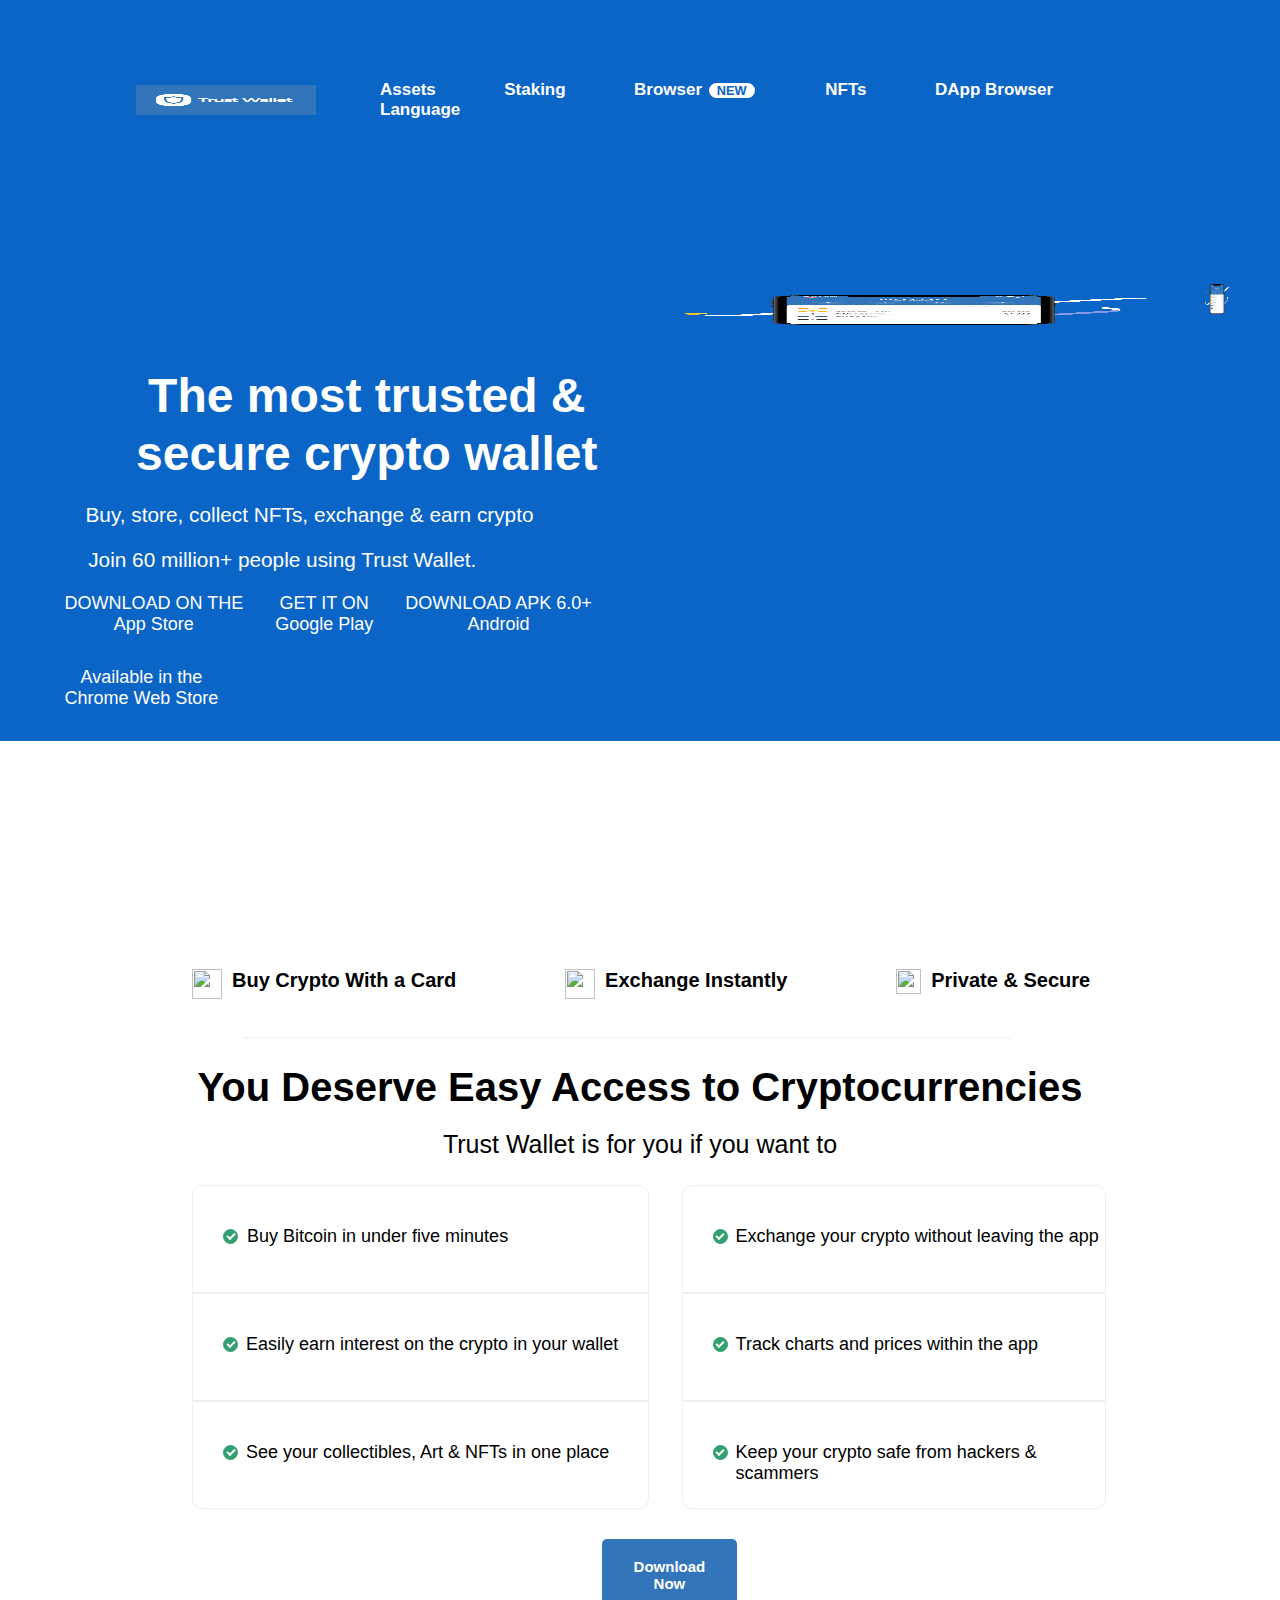
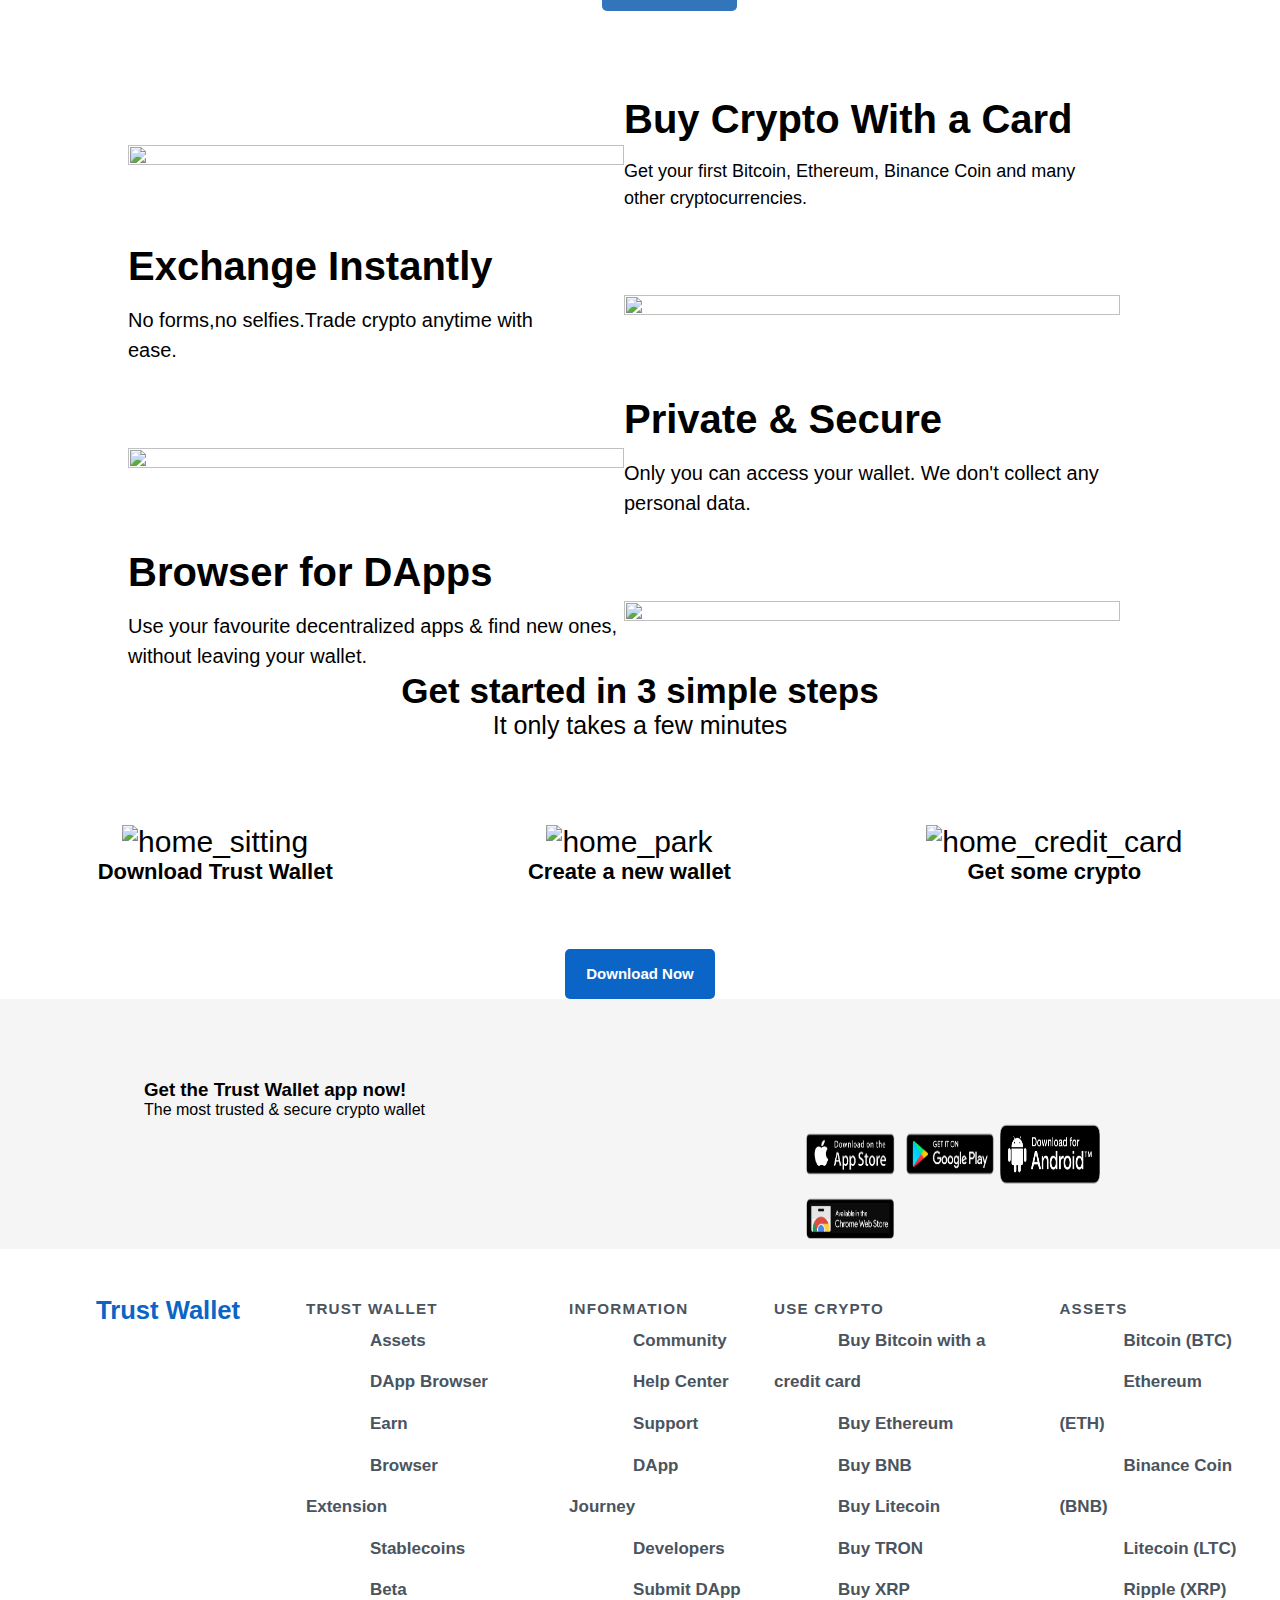
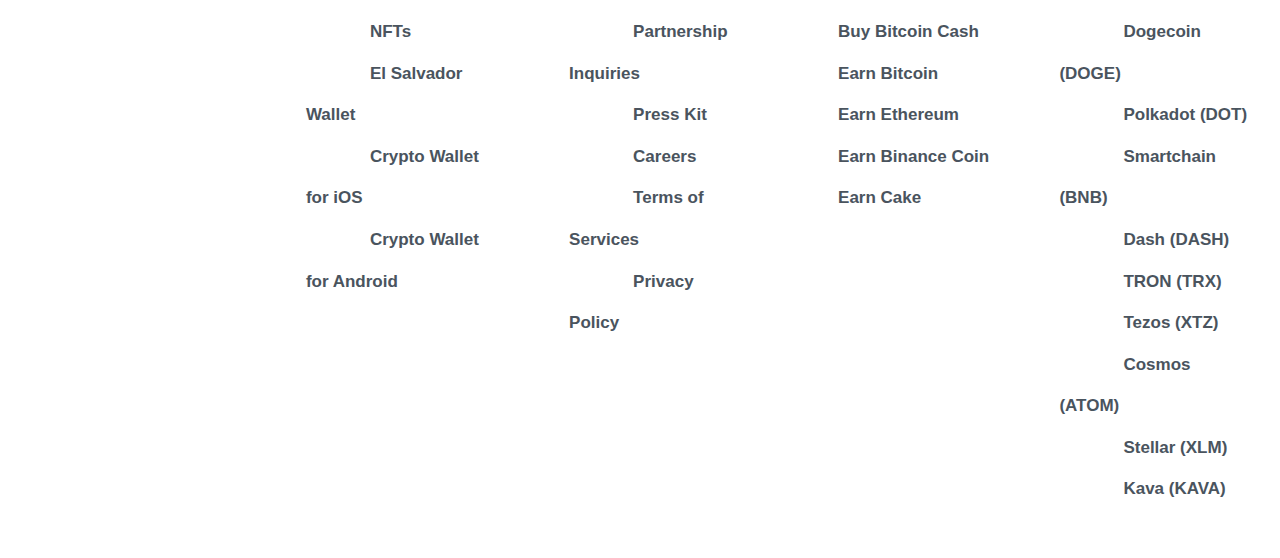
==== commit 5ed30f4c: "njn" ====
--- a/index.html
+++ b/index.html
@@ -1,5 +1,6 @@
 <!DOCTYPE html>
 <html lang="en">
+
 <head>
   <meta charset="UTF-8" />
   <meta name="viewport" content="width=device-width, initial-scale=1.0" />
@@ -12,408 +13,343 @@
   <div class="container">
     <!-- navbar starts here -->
     <div class="nav-container">
-
-        <div class="top-nav">
-            <div class="navbrand"><img src="/images/trustwalletpressdownload.png" alt=""></div>
-            
-            <div class="nav-links">
-
-                <a href="">Assets</a>
-    
-                <a href="">Staking</a>
-    
-                <a href="">Browser
-                    <span class="badge">NEW</span>
-                </a>
-    
-                <a href="">NFTs</a>
-    
-                <a href="">DApp Browser</a>
-    
-                <a href="">Language</a>
-    
-            </div>
-    
-            <div class="hambugerMenu">
-                <span></span>
-                <span></span>
-                <span></span>
-            </div>
-
-        </div>
-
-       
-
-        <div class="home-container">
-
-            <div class="side-1">
-
-                <h1>The most trusted & <br>secure crypto wallet</h1>
-
-                <div class="graph">
-                    <p>Buy, store, collect NFTs, exchange & earn crypto</p>
-                   <p class="param">Join 60 million+ people using Trust Wallet.</p>
-                </div>
-
-                <div class="download">
-
-                    <div class="download-here">
-
-                        <div><i class="fa-brands fa-apple"></i> DOWNLOAD ON THE<br>App Store</div>
-                        <div><i class="fa-brands fa-google-play"></i> GET IT ON<br>Google Play</div>
-                        <div><i class="fa-brands fa-android"></i> DOWNLOAD APK 6.0+<br>Android</div>
-                        <div><i class="fa-brands fa-chrome"></i> Available in the<br>Chrome Web Store</div>
-        
-                    </div>
-
-                </div>
-
-            </div>
-
-            
-
-            <div class="side-2">
-
-                <img src="/images/navbar.img.trustwallet.png" alt="">
-            
-            </div>
-
-             <div class="side-image">
-               <img src="./images/navbar.img.trustwallet.png" alt="trustwallet-picture">
-             </div>
-        </div>
-
-    <div class="container-fluid">
       <div class="top-nav">
-        <div class="navbar-brand"><img src="./images/trustwalletpressdownload.png" alt=""></div>
-
-        <div class="logo">
-          <a href="#">Assets</a>
-          <a href="#">Staking</a>
-          <a href="#">Broswer Extension
-            <span class="badge badge-succes ml-2 pl-2 pr-2">NEW</span>
+        <div class="navbrand"><img src="/images/trustwalletpressdownload.png" alt=""></div>
+
+        <div class="nav-links">
+          <a href="">Assets</a>
+          <a href="">Staking</a>
+          <a href="">Browser
+            <span class="badge">NEW</span>
           </a>
-          <a href="#">NFTs</a>
-          <a href="#">DApp Browser</a>
-          <a href="#">Language</a>
-        </div>
-      </div>
-      <div class="trust-home-container">
-        <div class="side-writeup">
-
-          <div>
-            <h1>The most trusted & <br> secure crypto wallet</h1>
-            <p>Buy, store, collect NFTs, exchange & earn crypto.</p>
-            <p class="text-2">Join 60 million+ people using Trust Wallet.</p>
-          </div>
-
-          <div class="download-button">
-
-            <img src="./images/Financial Analyst Course (250+ Training Courses, Online Certification).png" alt="">
-
-            <img src="./images/The Easy Keto Carboholics' Cookbook.png" alt="">
-            <img src="/images/android.png" alt="" id="aa"><br>
-            <div class="lastimage">
-              <img src="/images/111952712-34f12300-8aee-11eb-9fdd-ad579a1eb235.png" alt="" id="ab">
-            </div>
-          </div>
-        </div>
-
+          <a href="">NFTs</a>
+          <a href="">DApp Browser</a>
+          <a href="">Language</a>
+        </div>
+
+        <div class="hambugerMenu">
+          <span></span>
+          <span></span>
+          <span></span>
+        </div>
+      </div>
+      <div class="home-container">
+
+        <div class="side-1">
+          <h1>The most trusted & <br>secure crypto wallet</h1>
+          <div class="graph">
+            <p>Buy, store, collect NFTs, exchange & earn crypto</p>
+            <p class="param">Join 60 million+ people using Trust Wallet.</p>
+          </div>
+          <div class="download">
+            <div class="download-here">
+              <div><i class="fa-brands fa-apple"></i> DOWNLOAD ON THE<br>App Store</div>
+              <div><i class="fa-brands fa-google-play"></i> GET IT ON<br>Google Play</div>
+              <div><i class="fa-brands fa-android"></i> DOWNLOAD APK 6.0+<br>Android</div>
+              <div><i class="fa-brands fa-chrome"></i> Available in the<br>Chrome Web Store</div>
+            </div>
+          </div>
+        </div>
+        <div class="side-2">
+          <img src="/images/navbar.img.trustwallet.png" alt="">
+        </div>
         <div class="side-image">
           <img src="./images/navbar.img.trustwallet.png" alt="trustwallet-picture">
         </div>
       </div>
     </div>
-    <!-- navbar ends here -->
-    
-    <!-- Beginning of My Section -->
-    <section>
-      <!-- Div With Icons Start Here -->
-      <div class="head">
-        <div class="card">
-          <img src="./Images/credit-card (1).png" alt="" />
-          <p class="headp">Buy Crypto With a Card</p>
-        </div>
-
-        <div class="exchange">
-          <img src="./Images/swap.png" alt="" />
-          <p class="headp">Exchange Instantly</p>
-        </div>
-
-        <div class="lock">
-          <img src="./Images/locked-padlock-.png" alt="" />
-          <p class="headp">Private & Secure</p>
-        </div>
-      </div>
-      <!-- Div With Icons Start Here -->
-
-      <!-- Start of Header Tag -->
-      <hr />
-      <!-- End of Header Tag -->
-
-      <!-- This Div Holds The Header To The Download Button -->
-      <div class="main">
-        <!-- Start of My Title and Paragraph -->
-        <div class="title">
-          <h1>You Deserve Easy Access to Cryptocurrencies</h1>
-          <p class="titlep">Trust Wallet is for you if you want to</p>
-        </div>
-        <!-- End of My Title and Paragraph -->
-
-        <!-- This Div Holds The Boxes -->
-        <div class="split">
-          <!-- This Div Holds The Left Box -->
-          <div class="left">
-            <div class="box1">
-              <div class="round">
-                <input type="checkbox" name="" checked id="check1" />
-                <label for="checkbox"></label>
-              </div>
-              <p class="boxp1">Buy Bitcoin in under five minutes</p>
-            </div>
-
-            <div class="box2">
-              <div class="round">
-                <input type="checkbox" name="" checked id="check2" />
-                <label for="checkbox"></label>
-              </div>
-              <p class="boxp">
-                Easily earn interest on the crypto in your wallet
-              </p>
-            </div>
-
-            <div class="box3">
-              <div class="round">
-                <input type="checkbox" name="" checked id="check3" />
-                <label for="checkbox"></label>
-              </div>
-              <p class="boxp">
-                See your collectibles, Art & NFTs in one place
-              </p>
-            </div>
-          </div>
-          <!-- End of Div that Holds The Left Box -->
-
-          <!-- This Div Holds The Right Box -->
-          <div class="right">
-            <div class="box4">
-              <div class="round">
-                <input type="checkbox" name="" checked id="check4" />
-                <label for="checkbox"></label>
-              </div>
-              <p class="boxp">Exchange your crypto without leaving the app</p>
-            </div>
-
-            <div class="box5">
-              <div class="round">
-                <input type="checkbox" name="" checked id="check5" />
-                <label for="checkbox"></label>
-              </div>
-              <p class="boxp">Track charts and prices within the app</p>
-            </div>
-
-            <div class="box6">
-              <div class="round">
-                <input type="checkbox" name="" checked id="check6" />
-                <label for="checkbox"></label>
-              </div>
-              <p class="boxp">
-                Keep your crypto safe from hackers & scammers
-              </p>
-            </div>
-          </div>
-          <!-- End of Div that Holds The Left Box -->
-        </div>
-        <!-- End of Div that Holds The Boxes -->
-
-        <!-- This Div Holds The Download Button -->
-        <div class="button">
-          <button class="download">Download Now</button>
-        </div>
-        <!-- End of Div that Holds the Download Button -->
-      </div>
-      <!-- End of Div that Holds The Header To The Download Button -->
-    </section>
-
-    <br /><br /><br />
-
-    <!-- idars's style sheet ends -->
-
-    <!-- whakees part starts here -->
-    <div class="mini-wrapper">
-      <div class="mini-wrapper-image">
-        <img src="images/home_cards.png" alt="" />
-      </div>
-      <div class="mini-wrapper-text" style="font-size: 20px">
-        <h1>Buy Crypto With a Card</h1>
-        <p>
-          Get your first Bitcoin, Ethereum, Binance Coin and many other
-          cryptocurrencies.
-        </p>
-      </div>
-    </div>
-    <!-- fourth-main -->
-    <div class="fourth-main">
-      <div class="fourth-main-text">
-        <h1>Exchange Instantly</h1>
-        <p>No forms,no selfies.Trade crypto anytime with ease.</p>
-      </div>
-      <div class="fourth-main-image">
-        <img src="images/home_dex.png" alt="" />
-      </div>
-    </div>
-    <!-- fifth main -->
-    <div class="fifth-main">
-      <div class="fifth-main-image">
-        <img src="images/home_security.png" alt="" />
-      </div>
-      <div class="fifth-main-text">
-        <h1>Private & Secure</h1>
-        <p>
-          Only you can access your wallet. We don't collect any personal data.
-        </p>
-      </div>
-    </div>
-    <!-- sixth main -->
-    <div class="sixth-main">
-      <div class="sixth-main-text">
-        <h1>Browser for DApps</h1>
-        <p>
-          Use your favourite decentralized apps & find new ones, without
-          leaving your wallet.
-        </p>
-      </div>
-      <div class="sixth-main-image">
-        <img src="images/home_dapps.png" alt="" />
-      </div>
-    </div>
-    <!-- whakees part ends here -->
-
-    <!-- Aniekans Part starts here -->
-    <div class="fifthportion">
-      <h3>Get started in 3 simple steps</h3>
-      <p>It only takes a few minutes</p>
-      <div class="imageportion">
-        <div class="firstimage">
-          <img src="./images/home_sitting.jpg" alt="home_sitting" />
-          <p>Download Trust Wallet</p>
-        </div>
-        <div class="secondimage">
-          <img src="./images/home_park.jpg" alt="home_park" />
-          <p>Create a new wallet</p>
-        </div>
-        <div class="thirdimage">
-          <img src="./images/home_credit_card.jpg" alt="home_credit_card" />
-          <p>Get some crypto</p>
-        </div>
-      </div>
-      <button>Download Now</button>
-    </div>
-    <div class="sixthportion">
-      <div class="extra">
-        <div class="writingextra">
-          <div class="writings">
-            <h3>Get the Trust Wallet app now!</h3>
-            <p>The most trusted & secure crypto wallet</p>
-          </div>
-        </div>
-        <div class="logoimgs">
-          <div class="imgdiv">
-            <img src="./images/Financial Analyst Course (250+ Training Courses, Online Certification).png" alt="">
-            <img src="./images/The Easy Keto Carboholics' Cookbook.png" alt="">
-            <img src="./images/android.png" alt="">
-          </div>
-          <div class="extraimg">
-            <img src="./images/111952712-34f12300-8aee-11eb-9fdd-ad579a1eb235.png" alt="">
-          </div>
-        </div>
-      </div>
-    </div>
-    <!-- Aniekans Part Ends Here -->
-    <!-- FOOTER SECTION BEGINS HERE -->
-    <section class="footer-section">
-
-      <div class="contents">
-        <div class="first-three-column">
-          <div class="footer-home-button">
-            <a href="https://trustwallet.com/"><i class="fa-solid fa-shield logo-icon"></i>Trust Wallet</a>
-          </div>
-          <div class="first-column">
-            <h4>TRUST WALLET</h4>
-            <ul>
-              <li><a href="https://trustwallet.com/assets">Assets</a></li>
-              <li><a href="https://trustwallet.com/dapp">DApp Browser</a></li>
-              <li><a href="https://trustwallet.com/earn">Earn</a></li>
-              <li><a href="https://trustwallet.com/browser-extension">Browser Extension</a></li>
-              <li><a href="https://trustwallet.com/stablecoins">Stablecoins</a></li>
-              <li><a href="https://trustwallet.com/beta">Beta</a></li>
-              <li><a href="https://trustwallet.com/nft-wallet">NFTs</a></li>
-              <li><a href="https://trustwallet.com/el-salvador-wallet">El Salvador Wallet</a></li>
-              <li><a href="https://apps.apple.com/app/apple-store/id1288339409?mt=8">Crypto Wallet for iOS</a></li>
-              <li><a
-                  href="https://play.google.com/store/apps/details?id=com.wallet.crypto.trustapp&referrer=utm_source%3Dwebsite">Crypto
-                  Wallet for Android</a></li>
-            </ul>
-          </div>
-          <div class="second-column">
-            <h4>INFORMATION</h4>
-            <ul>
-              <li><a href="https://community.trustwallet.com/">Community</a></li>
-              <li><a href="https://community.trustwallet.com/c/helpcenter">Help Center</a></li>
-              <li><a href="https://support.trustwallet.com/">Support</a></li>
-              <li><a href="https://blog.trustwallet.com/">DApp Journey</a></li>
-              <li><a href="https://trustwallet.com/developer">Developers</a></li>
-              <li><a href="https://trustwallet.com/submit-dapp">Submit DApp</a></li>
-              <li><a href="https://trustwallet.com/partnerships">Partnership Inquiries</a></li>
-              <li><a href="https://trustwallet.com/press">Press Kit</a></li>
-              <li><a href="https://trustwallet.com/careers">Careers</a></li>
-              <li><a href="https://trustwallet.com/terms-of-services">Terms of Services</a></li>
-              <li><a href="https://trustwallet.com/privacy-policy">Privacy Policy</a></li>
-            </ul>
-          </div>
-        </div>
-        <div class="last-two-column">
-          <div class="third-column">
-            <h4>USE CRYPTO</h4>
-            <ul>
-              <li><a href="https://trustwallet.com/buy-bitcoin">Buy Bitcoin with a credit card</a></li>
-              <li><a href="https://trustwallet.com/buy-ethereum">Buy Ethereum</a></li>
-              <li><a href="https://trustwallet.com/buy-bnb">Buy BNB</a></li>
-              <li><a href="https://trustwallet.com/buy-litecoin">Buy Litecoin</a></li>
-              <li><a href="https://trustwallet.com/buy-tron">Buy TRON</a></li>
-              <li><a href="https://trustwallet.com/buy-xrp">Buy XRP</a></li>
-              <li><a href="https://trustwallet.com/buy-bitcoincash">Buy Bitcoin Cash</a></li>
-              <li><a href="https://trustwallet.com/earn-bitcoin">Earn Bitcoin</a></li>
-              <li><a href="https://trustwallet.com/earn-ethereum">Earn Ethereum</a></li>
-              <li><a href="https://trustwallet.com/earn-binance-coin">Earn Binance Coin</a></li>
-              <li><a href="https://trustwallet.com/earn-cake">Earn Cake</a></li>
-            </ul>
-          </div>
-
-          <div class="fourth-column">
-            <h4>ASSETS</h4>
-
-            <ul>
-              <li><a href="https://trustwallet.com/bitcoin-wallet">Bitcoin (BTC)</a></li>
-              <li><a href="https://trustwallet.com/ethereum-wallet">Ethereum (ETH)</a></li>
-              <li><a href="https://trustwallet.com/binance-coin-wallet">Binance Coin (BNB)</a></li>
-              <li><a href="https://trustwallet.com/litecoin-wallet">Litecoin (LTC)</a></li>
-              <li><a href="https://trustwallet.com/xrp-wallet">Ripple (XRP)</a></li>
-              <li><a href="https://trustwallet.com/dogecoin-wallet">Dogecoin (DOGE)</a></li>
-              <li><a href="https://trustwallet.com/polkadot-wallet">Polkadot (DOT)</a></li>
-              <li><a href="https://trustwallet.com/smart-chain-wallet">Smartchain (BNB)</a></li>
-              <li><a href="https://trustwallet.com/dash-wallet">Dash (DASH)</a></li>
-              <li><a href="https://trustwallet.com/tron-wallet">TRON (TRX)</a></li>
-              <li><a href="https://trustwallet.com/tezos-wallet">Tezos (XTZ)</a></li>
-              <li><a href="https://trustwallet.com/cosmos-wallet">Cosmos (ATOM)</a></li>
-              <li><a href="https://trustwallet.com/stellar-wallet">Stellar (XLM)</a></li>
-              <li><a href="https://trustwallet.com/kava-wallet">Kava (KAVA)</a></li>
-            </ul>
-          </div>
-        </div>
-      </div>
-    </section>
-    <!-- FOOTER SECTION ENDS HERE -->
+  </div>
+ 
+  <!-- navbar ends here -->
+
+  <!-- Beginning of My Section -->
+  <section>
+    <!-- Div With Icons Start Here -->
+    <div class="head">
+      <div class="card">
+        <img src="./Images/credit-card (1).png" alt="" />
+        <p class="headp">Buy Crypto With a Card</p>
+      </div>
+
+      <div class="exchange">
+        <img src="./Images/swap.png" alt="" />
+        <p class="headp">Exchange Instantly</p>
+      </div>
+
+      <div class="lock">
+        <img src="./Images/locked-padlock-.png" alt="" />
+        <p class="headp">Private & Secure</p>
+      </div>
+    </div>
+    <!-- Div With Icons Start Here -->
+
+    <!-- Start of Header Tag -->
+    <hr />
+    <!-- End of Header Tag -->
+
+    <!-- This Div Holds The Header To The Download Button -->
+    <div class="main">
+      <!-- Start of My Title and Paragraph -->
+      <div class="title">
+        <h1>You Deserve Easy Access to Cryptocurrencies</h1>
+        <p class="titlep">Trust Wallet is for you if you want to</p>
+      </div>
+      <!-- End of My Title and Paragraph -->
+
+      <!-- This Div Holds The Boxes -->
+      <div class="split">
+        <!-- This Div Holds The Left Box -->
+        <div class="left">
+          <div class="box1">
+            <div class="round">
+              <input type="checkbox" name="" checked id="check1" />
+              <label for="checkbox"></label>
+            </div>
+            <p class="boxp1">Buy Bitcoin in under five minutes</p>
+          </div>
+
+          <div class="box2">
+            <div class="round">
+              <input type="checkbox" name="" checked id="check2" />
+              <label for="checkbox"></label>
+            </div>
+            <p class="boxp">
+              Easily earn interest on the crypto in your wallet
+            </p>
+          </div>
+
+          <div class="box3">
+            <div class="round">
+              <input type="checkbox" name="" checked id="check3" />
+              <label for="checkbox"></label>
+            </div>
+            <p class="boxp">
+              See your collectibles, Art & NFTs in one place
+            </p>
+          </div>
+        </div>
+        <!-- End of Div that Holds The Left Box -->
+
+        <!-- This Div Holds The Right Box -->
+        <div class="right">
+          <div class="box4">
+            <div class="round">
+              <input type="checkbox" name="" checked id="check4" />
+              <label for="checkbox"></label>
+            </div>
+            <p class="boxp">Exchange your crypto without leaving the app</p>
+          </div>
+
+          <div class="box5">
+            <div class="round">
+              <input type="checkbox" name="" checked id="check5" />
+              <label for="checkbox"></label>
+            </div>
+            <p class="boxp">Track charts and prices within the app</p>
+          </div>
+
+          <div class="box6">
+            <div class="round">
+              <input type="checkbox" name="" checked id="check6" />
+              <label for="checkbox"></label>
+            </div>
+            <p class="boxp">
+              Keep your crypto safe from hackers & scammers
+            </p>
+          </div>
+        </div>
+        <!-- End of Div that Holds The Left Box -->
+      </div>
+      <!-- End of Div that Holds The Boxes -->
+
+      <!-- This Div Holds The Download Button -->
+      <div class="button">
+        <button class="download">Download Now</button>
+      </div>
+      <!-- End of Div that Holds the Download Button -->
+    </div>
+    <!-- End of Div that Holds The Header To The Download Button -->
+  </section>
+
+  <br /><br /><br />
+
+  <!-- idars's style sheet ends -->
+
+  <!-- whakees part starts here -->
+  <div class="mini-wrapper">
+    <div class="mini-wrapper-image">
+      <img src="images/home_cards.png" alt="" />
+    </div>
+    <div class="mini-wrapper-text" style="font-size: 20px">
+      <h1>Buy Crypto With a Card</h1>
+      <p>
+        Get your first Bitcoin, Ethereum, Binance Coin and many other
+        cryptocurrencies.
+      </p>
+    </div>
+  </div>
+  <!-- fourth-main -->
+  <div class="fourth-main">
+    <div class="fourth-main-text">
+      <h1>Exchange Instantly</h1>
+      <p>No forms,no selfies.Trade crypto anytime with ease.</p>
+    </div>
+    <div class="fourth-main-image">
+      <img src="images/home_dex.png" alt="" />
+    </div>
+  </div>
+  <!-- fifth main -->
+  <div class="fifth-main">
+    <div class="fifth-main-image">
+      <img src="images/home_security.png" alt="" />
+    </div>
+    <div class="fifth-main-text">
+      <h1>Private & Secure</h1>
+      <p>
+        Only you can access your wallet. We don't collect any personal data.
+      </p>
+    </div>
+  </div>
+  <!-- sixth main -->
+  <div class="sixth-main">
+    <div class="sixth-main-text">
+      <h1>Browser for DApps</h1>
+      <p>
+        Use your favourite decentralized apps & find new ones, without
+        leaving your wallet.
+      </p>
+    </div>
+    <div class="sixth-main-image">
+      <img src="images/home_dapps.png" alt="" />
+    </div>
+  </div>
+  <!-- whakees part ends here -->
+
+  <!-- Aniekans Part starts here -->
+  <div class="fifthportion">
+    <h3>Get started in 3 simple steps</h3>
+    <p>It only takes a few minutes</p>
+    <div class="imageportion">
+      <div class="firstimage">
+        <img src="./images/home_sitting.jpg" alt="home_sitting" />
+        <p>Download Trust Wallet</p>
+      </div>
+      <div class="secondimage">
+        <img src="./images/home_park.jpg" alt="home_park" />
+        <p>Create a new wallet</p>
+      </div>
+      <div class="thirdimage">
+        <img src="./images/home_credit_card.jpg" alt="home_credit_card" />
+        <p>Get some crypto</p>
+      </div>
+    </div>
+    <button>Download Now</button>
+  </div>
+  <div class="sixthportion">
+    <div class="extra">
+      <div class="writingextra">
+        <div class="writings">
+          <h3>Get the Trust Wallet app now!</h3>
+          <p>The most trusted & secure crypto wallet</p>
+        </div>
+      </div>
+      <div class="logoimgs">
+        <div class="imgdiv">
+          <img src="./images/Financial Analyst Course (250+ Training Courses, Online Certification).png" alt="">
+          <img src="./images/The Easy Keto Carboholics' Cookbook.png" alt="">
+          <img src="./images/android.png" alt="">
+        </div>
+        <div class="extraimg">
+          <img src="./images/111952712-34f12300-8aee-11eb-9fdd-ad579a1eb235.png" alt="">
+        </div>
+      </div>
+    </div>
+  </div>
+  <!-- Aniekans Part Ends Here -->
+  <!-- FOOTER SECTION BEGINS HERE -->
+  <section class="footer-section">
+
+    <div class="contents">
+      <div class="first-three-column">
+        <div class="footer-home-button">
+          <a href="https://trustwallet.com/"><i class="fa-solid fa-shield logo-icon"></i>Trust Wallet</a>
+        </div>
+        <div class="first-column">
+          <h4>TRUST WALLET</h4>
+          <ul>
+            <li><a href="https://trustwallet.com/assets">Assets</a></li>
+            <li><a href="https://trustwallet.com/dapp">DApp Browser</a></li>
+            <li><a href="https://trustwallet.com/earn">Earn</a></li>
+            <li><a href="https://trustwallet.com/browser-extension">Browser Extension</a></li>
+            <li><a href="https://trustwallet.com/stablecoins">Stablecoins</a></li>
+            <li><a href="https://trustwallet.com/beta">Beta</a></li>
+            <li><a href="https://trustwallet.com/nft-wallet">NFTs</a></li>
+            <li><a href="https://trustwallet.com/el-salvador-wallet">El Salvador Wallet</a></li>
+            <li><a href="https://apps.apple.com/app/apple-store/id1288339409?mt=8">Crypto Wallet for iOS</a></li>
+            <li><a
+                href="https://play.google.com/store/apps/details?id=com.wallet.crypto.trustapp&referrer=utm_source%3Dwebsite">Crypto
+                Wallet for Android</a></li>
+          </ul>
+        </div>
+        <div class="second-column">
+          <h4>INFORMATION</h4>
+          <ul>
+            <li><a href="https://community.trustwallet.com/">Community</a></li>
+            <li><a href="https://community.trustwallet.com/c/helpcenter">Help Center</a></li>
+            <li><a href="https://support.trustwallet.com/">Support</a></li>
+            <li><a href="https://blog.trustwallet.com/">DApp Journey</a></li>
+            <li><a href="https://trustwallet.com/developer">Developers</a></li>
+            <li><a href="https://trustwallet.com/submit-dapp">Submit DApp</a></li>
+            <li><a href="https://trustwallet.com/partnerships">Partnership Inquiries</a></li>
+            <li><a href="https://trustwallet.com/press">Press Kit</a></li>
+            <li><a href="https://trustwallet.com/careers">Careers</a></li>
+            <li><a href="https://trustwallet.com/terms-of-services">Terms of Services</a></li>
+            <li><a href="https://trustwallet.com/privacy-policy">Privacy Policy</a></li>
+          </ul>
+        </div>
+      </div>
+      <div class="last-two-column">
+        <div class="third-column">
+          <h4>USE CRYPTO</h4>
+          <ul>
+            <li><a href="https://trustwallet.com/buy-bitcoin">Buy Bitcoin with a credit card</a></li>
+            <li><a href="https://trustwallet.com/buy-ethereum">Buy Ethereum</a></li>
+            <li><a href="https://trustwallet.com/buy-bnb">Buy BNB</a></li>
+            <li><a href="https://trustwallet.com/buy-litecoin">Buy Litecoin</a></li>
+            <li><a href="https://trustwallet.com/buy-tron">Buy TRON</a></li>
+            <li><a href="https://trustwallet.com/buy-xrp">Buy XRP</a></li>
+            <li><a href="https://trustwallet.com/buy-bitcoincash">Buy Bitcoin Cash</a></li>
+            <li><a href="https://trustwallet.com/earn-bitcoin">Earn Bitcoin</a></li>
+            <li><a href="https://trustwallet.com/earn-ethereum">Earn Ethereum</a></li>
+            <li><a href="https://trustwallet.com/earn-binance-coin">Earn Binance Coin</a></li>
+            <li><a href="https://trustwallet.com/earn-cake">Earn Cake</a></li>
+          </ul>
+        </div>
+
+        <div class="fourth-column">
+          <h4>ASSETS</h4>
+
+          <ul>
+            <li><a href="https://trustwallet.com/bitcoin-wallet">Bitcoin (BTC)</a></li>
+            <li><a href="https://trustwallet.com/ethereum-wallet">Ethereum (ETH)</a></li>
+            <li><a href="https://trustwallet.com/binance-coin-wallet">Binance Coin (BNB)</a></li>
+            <li><a href="https://trustwallet.com/litecoin-wallet">Litecoin (LTC)</a></li>
+            <li><a href="https://trustwallet.com/xrp-wallet">Ripple (XRP)</a></li>
+            <li><a href="https://trustwallet.com/dogecoin-wallet">Dogecoin (DOGE)</a></li>
+            <li><a href="https://trustwallet.com/polkadot-wallet">Polkadot (DOT)</a></li>
+            <li><a href="https://trustwallet.com/smart-chain-wallet">Smartchain (BNB)</a></li>
+            <li><a href="https://trustwallet.com/dash-wallet">Dash (DASH)</a></li>
+            <li><a href="https://trustwallet.com/tron-wallet">TRON (TRX)</a></li>
+            <li><a href="https://trustwallet.com/tezos-wallet">Tezos (XTZ)</a></li>
+            <li><a href="https://trustwallet.com/cosmos-wallet">Cosmos (ATOM)</a></li>
+            <li><a href="https://trustwallet.com/stellar-wallet">Stellar (XLM)</a></li>
+            <li><a href="https://trustwallet.com/kava-wallet">Kava (KAVA)</a></li>
+          </ul>
+        </div>
+      </div>
+    </div>
+  </section>
+  <!-- FOOTER SECTION ENDS HERE -->
   </div>
 </body>
 
--- a/style.css
+++ b/style.css
@@ -324,9 +324,6 @@
 }
 /* media query stops here */
 /* nav styling ends here */
-=======
-
-\
 
 /* Idara's style sheet starts here */
 /* CSS of The Body Tag */
